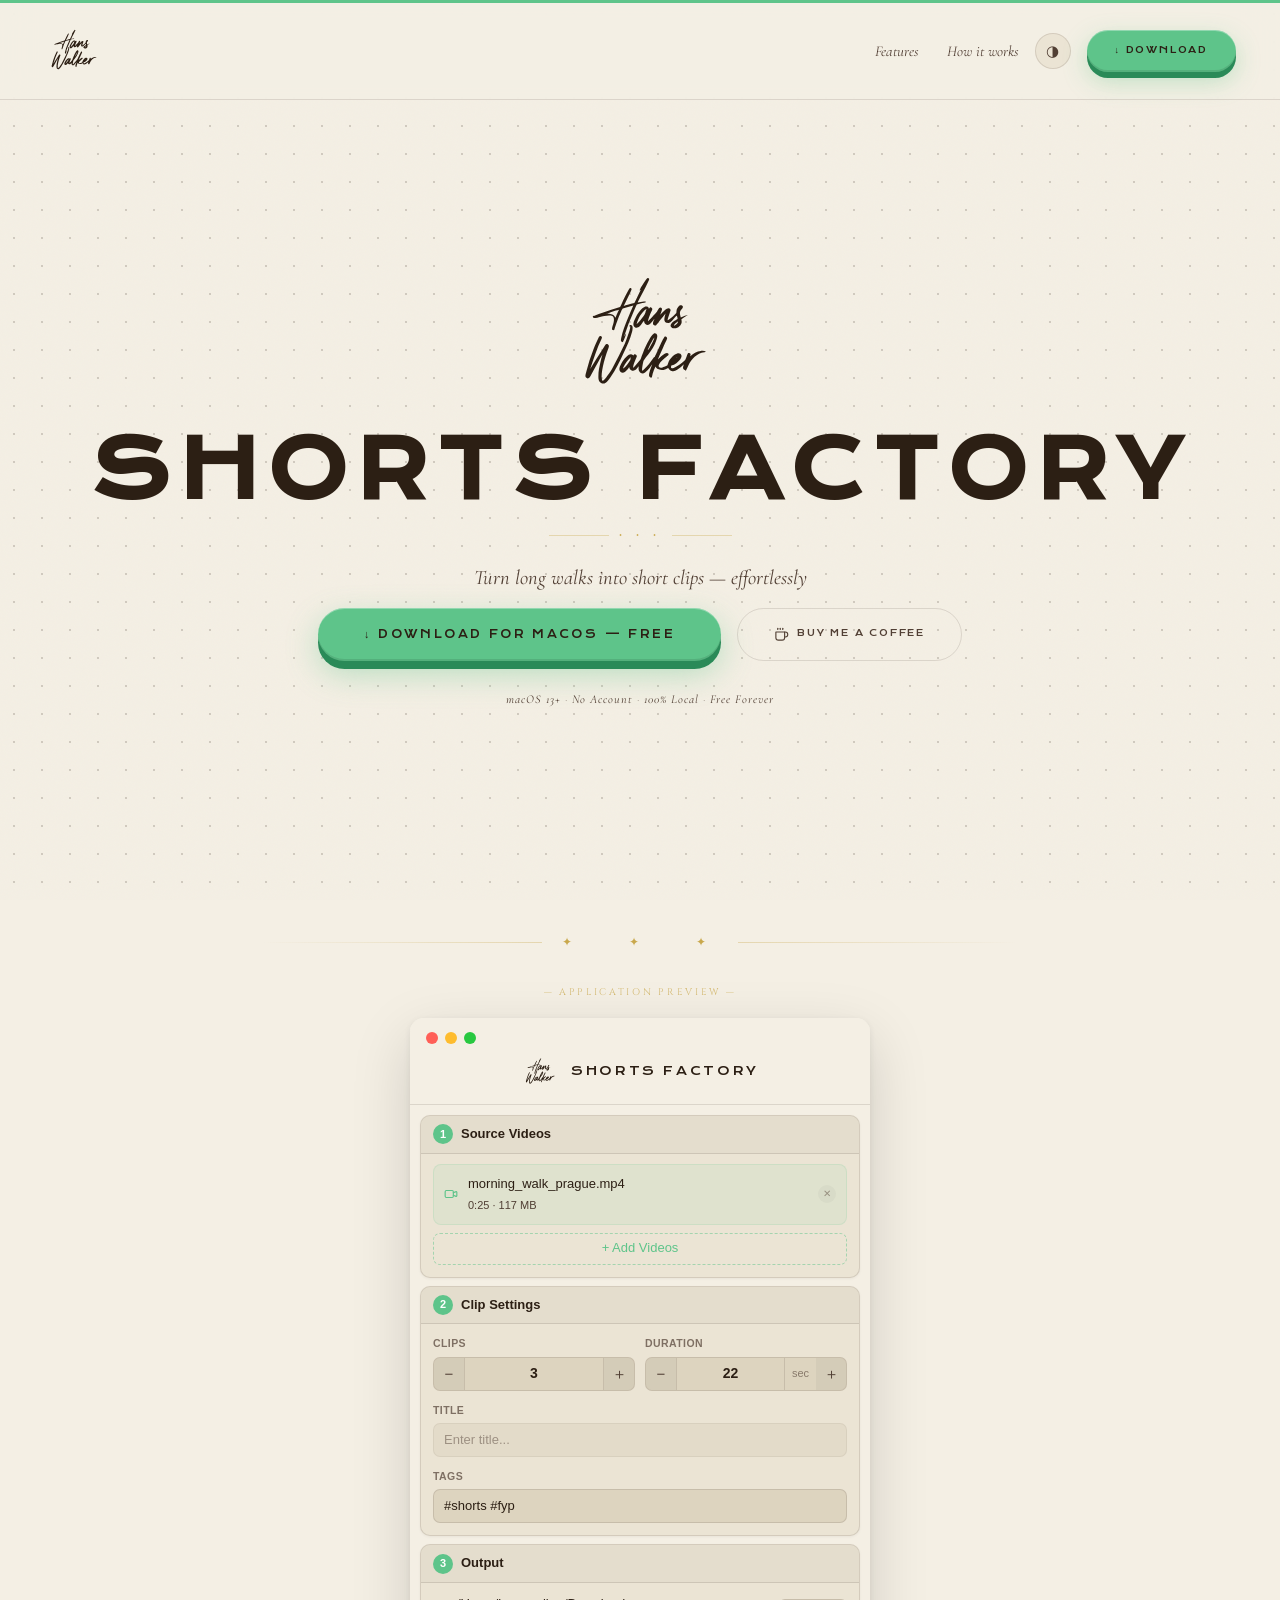
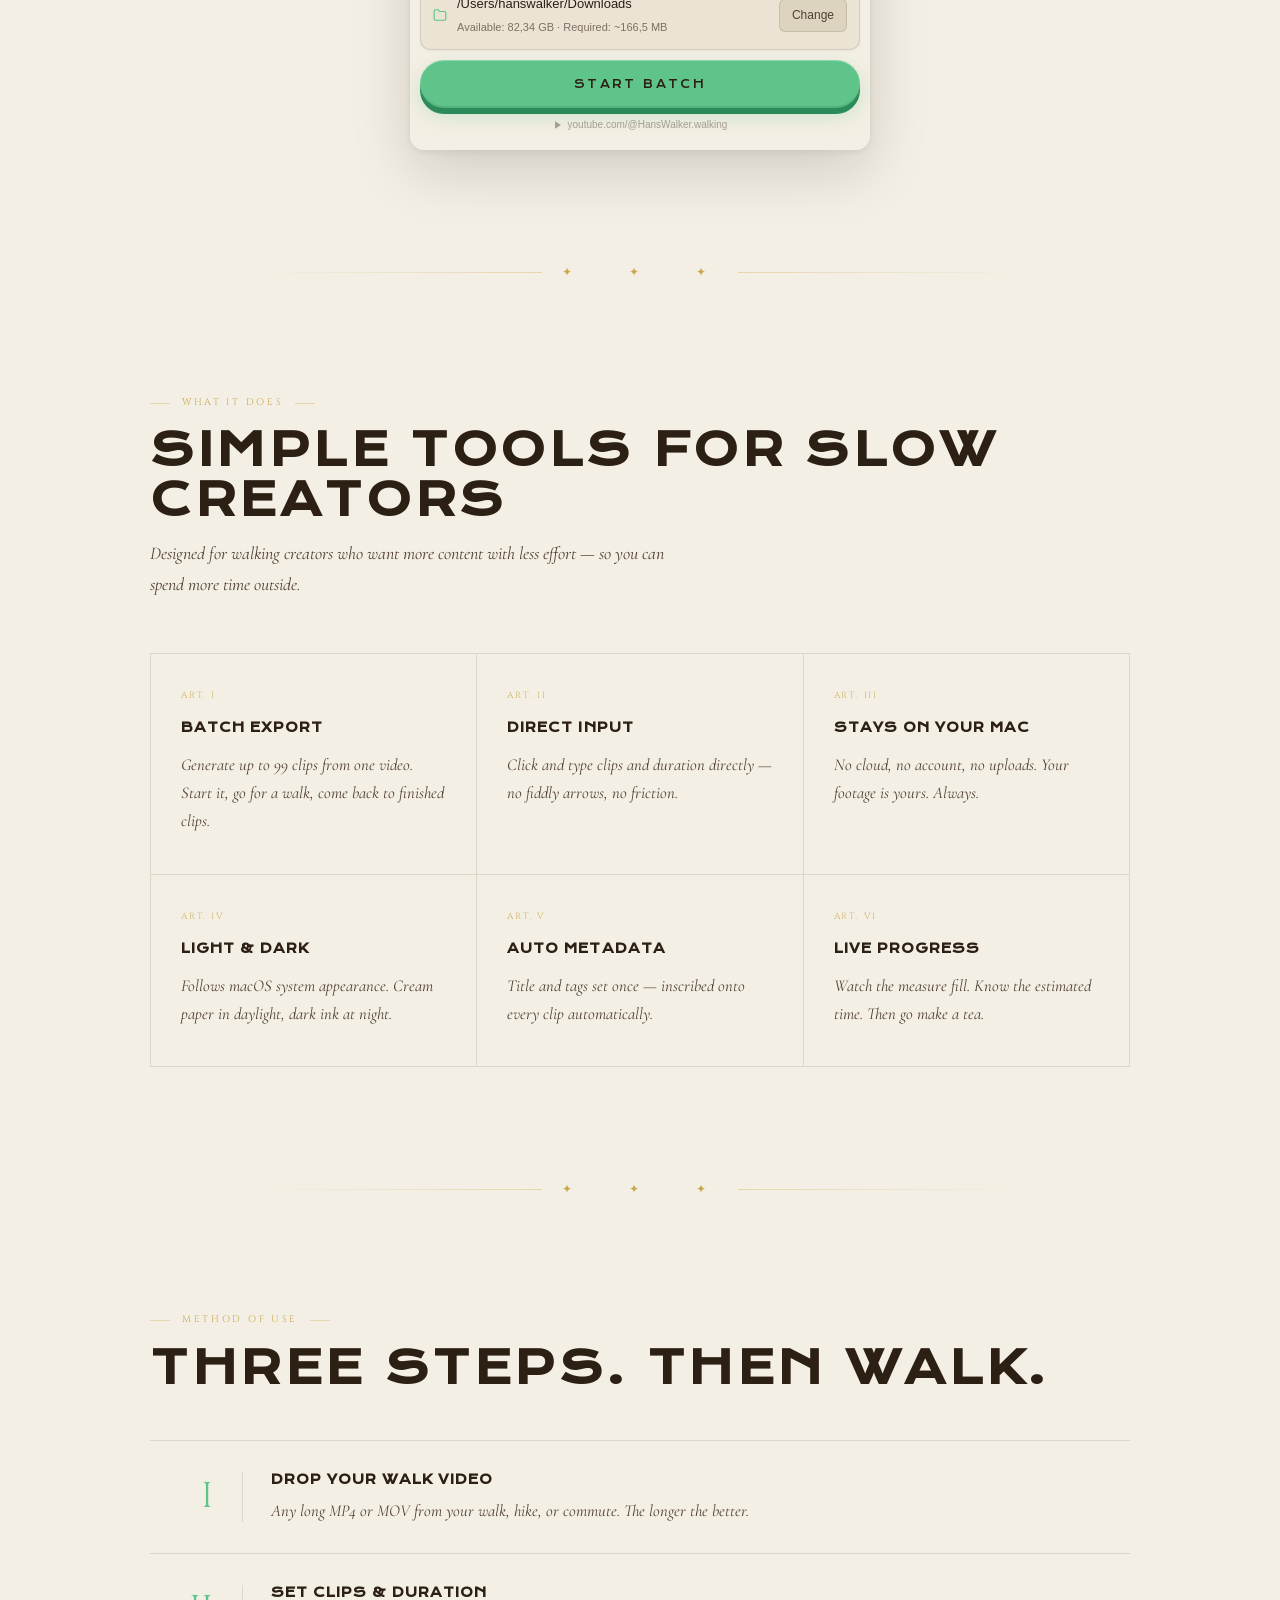
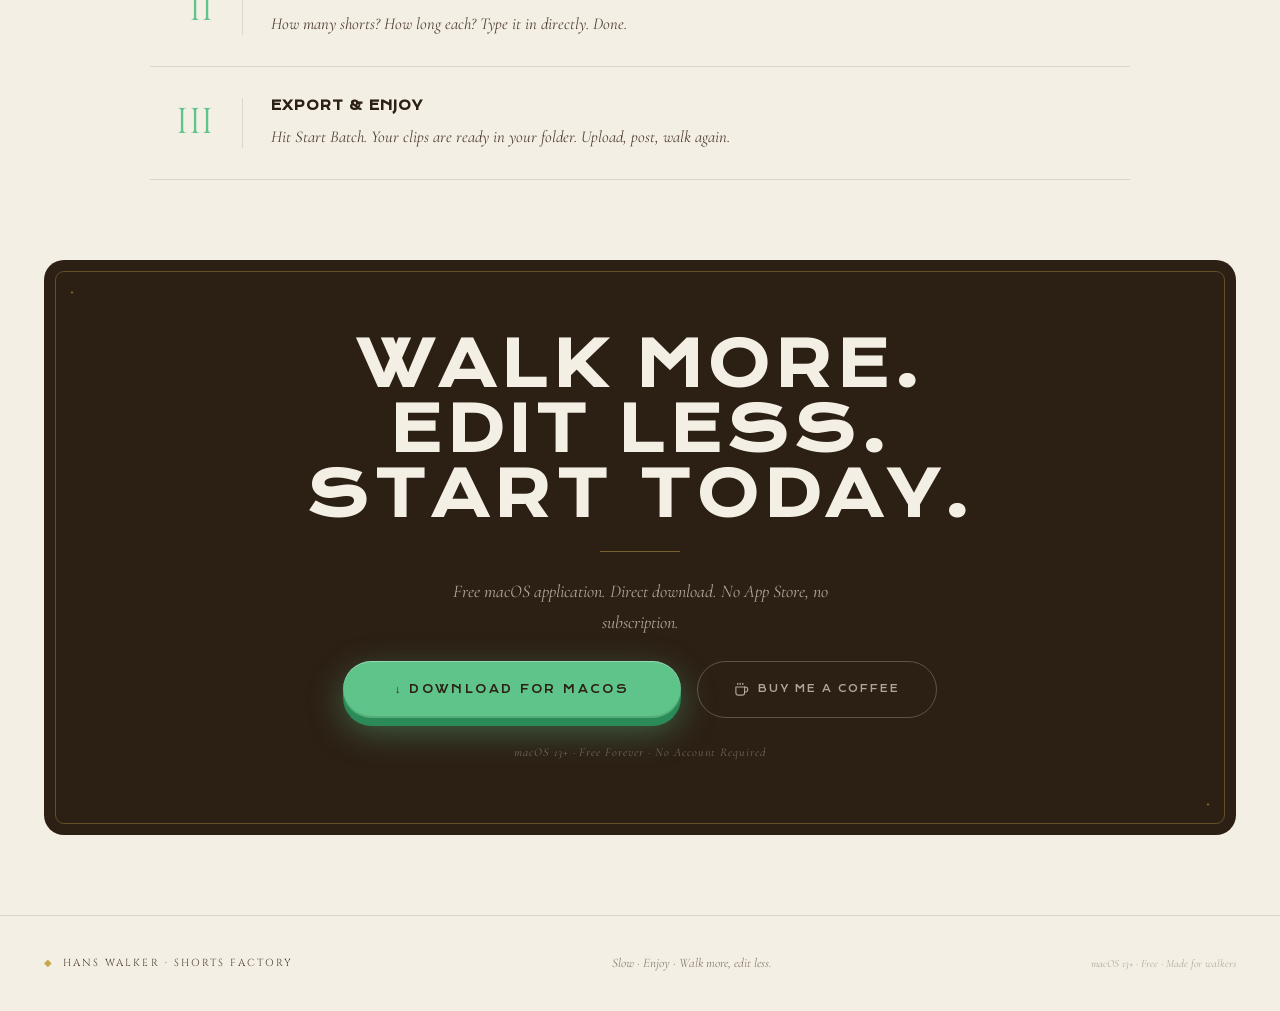
==== website/index.html @ 9173304c "Fix Hans Walker logo SVG in mockup header (restore full path) Made-with: Cursor" ====
<!DOCTYPE html>
<html lang="en" data-theme="light">
<head>
<meta charset="UTF-8">
<meta name="viewport" content="width=device-width, initial-scale=1.0">
<title>Hans Walker · Shorts Factory</title>
<link rel="preconnect" href="https://fonts.googleapis.com">
<link href="https://fonts.googleapis.com/css2?family=Krona+One&family=Cormorant+Garamond:ital,wght@0,400;0,600;1,400;1,600&family=Cinzel:wght@400;600;700&family=IM+Fell+English:ital@0;1&display=swap" rel="stylesheet">
<link rel="stylesheet" href="assets/css/style.css">
</head>
<body>

<!-- ═══ NAV ═══ -->
<nav>
  <a href="#" class="nav-logo layer" aria-label="Hans Walker">
    <svg width="800" height="800" viewBox="0 0 800 800" fill="none" xmlns="http://www.w3.org/2000/svg"><path d="M347.908 347.028C351.83 347.031 356.722 348.01 358.676 351.766C362.906 359.898 359.847 373.996 357.78 382.339C352.907 402.011 345.494 420.691 338.234 439.539C330.245 459.43 320.331 479.176 311.427 498.523C290.999 542.918 270.134 586.84 241.824 626.891C234.363 637.187 225.845 649.531 215.093 656.469C205.508 662.656 189.164 657.996 183.499 648.262C178.298 639.324 178.075 629.559 178.073 619.492C177.708 594.273 183.645 570.145 188.827 545.727C191.991 530.824 195.452 519.199 199.711 504.66C191.745 517.195 185.02 530.121 177.705 542.988C164.596 565.824 152.162 588.953 139.757 612.184C136.346 618.574 131.597 627.644 124.746 630.941C119.848 633.613 110.609 628.02 109.453 623.156C107.223 613.777 112.337 600.59 114.662 591.535C124.412 553.789 136.382 516.648 150.508 480.312C159.517 456.813 168.041 435.492 179.453 413.043C181.78 408.953 184.621 403.723 190.05 405.738C197.983 408.684 198.553 412.692 195.268 419.406C170.039 470.977 152.679 525.789 134.881 580.273L135.351 579.66C137.457 576.945 139.233 574.055 140.915 571.062C157.493 541.57 176.279 513.379 194.614 484.938L207.226 465.562C210.028 461.207 212.599 456.445 215.88 452.434C217.317 450.68 219.148 449.098 221.394 448.535C224.241 447.816 226.956 448.82 229.329 450.387C233.97 453.441 234.613 457.84 233.789 463.051C233.083 467.516 231.084 471.77 229.495 475.977C226.981 482.633 224.354 489.301 222.14 496.062C210.587 531.336 189.842 602.621 197.095 638.156C197.476 640.023 198.065 642.992 199.669 644.055C211.035 643.836 246.334 588.504 252.809 576.836C276.361 534.406 297.776 489.844 318.828 446.062C325.498 432.195 330.303 416.035 335.589 401.555C341.151 386.322 348.357 370.153 348.196 353.817C346.972 354.897 346.015 356.01 344.504 356.186C343.701 353.762 345.519 352.818 344.656 350.387C344.357 349.544 344.305 349.074 344.653 348.289C345.813 347.264 346.389 347.302 347.908 347.028ZM476.397 390.357C480.53 389.73 483.944 390.191 487.179 393.082C495.913 400.891 491.315 415.641 488.042 425.172C483.042 440.156 476.647 454.637 468.944 468.43C455.034 492.769 435.026 513.156 419.792 536.336C417.175 540.32 408.397 586.891 412.089 590.219C414.972 589.957 418.648 585.836 420.745 583.934C430.409 575.18 440.202 564.934 448.194 554.621C456.925 543.356 464.636 531.234 473.366 519.969C475.202 517.602 477.987 517.949 478.444 517.18C486.39 503.789 524.679 411.805 532.831 408.402C534.3 407.789 535.843 407.926 537.315 408.453C540.085 409.441 542.835 411.844 544.054 414.543C544.854 416.32 544.788 418.676 544.194 420.508C542.292 426.363 539.183 432.137 536.511 437.695C533.522 443.91 530.612 450.16 527.776 456.449C522.671 467.582 518.073 478.793 513.171 489.996C507.257 503.523 500.683 517.461 495.194 531.125C505.105 519.523 520.972 507.012 533.788 498.703C538.917 495.379 548.515 493.809 551.819 500.523C555.952 508.926 546.147 511.938 541.077 516.199C526.343 528.578 507.628 541.711 500.073 559.938C498.374 564.039 499.354 567.594 501.194 571.273C506.862 575.168 513.249 574.355 520.229 572.719C522.965 572.515 545.554 563.648 546.136 561.883C548.058 556.027 552.862 539.727 558.269 532.09C567.679 518.797 581.62 501.32 598.476 498.004C620.737 493.629 628.526 512.352 615.155 528.668C603.261 544.254 586.495 558.543 567.362 562.09C565.835 565.293 564.335 573.168 566.413 576.18C570.226 579.011 584.148 573.426 587.683 571.387C605.675 560.992 626.706 548.039 640.831 532.742C646.253 526.863 650.023 503.969 655.964 497.168C657.53 495.973 660.241 495.996 661.886 496.41C673.268 499.297 669.729 506.828 667.417 514.953C667.675 514.617 667.94 514.281 668.21 513.953C680.62 498.672 704.851 486.82 724.409 484.711C729.531 484.305 748.405 484.414 750.554 489.949C750.214 491.84 744.499 492.293 742.753 492.543C703.065 498.203 674.319 527.684 657.897 562.676C653.839 571.32 649.745 581.184 645.272 589.383C643.491 592.641 631.542 582.996 630.714 580.562C627.206 573.539 632.101 562.309 633.89 555.656C628.44 561.266 623.186 567.453 616.905 572.18C602.472 583.043 587.788 597.824 568.058 591.93C559.569 589.395 554.847 583.312 550.733 575.789C547.14 577.922 536.988 582.402 533.112 583.949C523.362 587.848 509.237 588.105 499.769 583.223C491.874 579.148 485.651 576.375 482.534 567.477C476.558 579.934 471.55 592.828 467.546 606.051C466.292 610.168 464.366 624.945 461.944 626.977C461.265 627.543 460.206 627.828 459.339 627.629C455.714 626.809 450.98 623.242 449.261 620.02C443.565 609.324 461.304 568.824 465.21 556.348C460.741 561.348 457.175 567.469 453.085 572.773C445.73 582.461 438.018 590.574 428.675 598.363C418.73 606.648 406.194 607.746 397.581 596.582C391.272 588.406 391.823 576.34 393.206 566.562C392.507 567.66 391.772 568.738 391.015 569.797C381.961 582.465 367.809 599.074 351.682 586.27C345.567 581.414 343.758 577.523 342.727 570.02C337.773 576.566 333.852 584.18 327.773 589.93C323.393 594.074 314.34 602.175 307.89 601.582C289.157 599.855 287.616 583.293 292.897 568.645C301.529 546.934 312.961 528.457 330.42 512.758C340.884 503.352 353.402 497.531 364.614 509.77C365.787 508.121 367.087 505.766 368.484 504.391C373.768 499.031 385.109 507.73 382.985 514.125C379.188 525.566 373.417 535.93 369.313 547.379C365.75 557.316 364.171 564.578 362.619 574.988C373.788 566.84 394.55 541.469 403.062 529.105C404.812 526.562 409.167 511.703 410.823 507.711C415.296 497.691 418.28 487.086 422.616 477.039C432.155 454.938 443.749 432.465 456.327 411.965C460.331 405.434 469.987 393.524 476.397 390.357ZM350.344 518.191C334.746 533.172 321.474 549.949 312.734 569.883C311.864 571.867 309.58 576.195 309.696 578.352C309.71 578.605 309.806 578.852 309.861 579.105L310.478 578.934C323.683 569.953 339.987 547.281 348.218 533.312C349.326 531.434 348.974 527.238 349.445 524.902C349.871 522.793 351.371 520.609 350.935 518.547L350.344 518.191ZM599 517.809C594.528 521.61 580.259 534.254 579.647 537.297L579.722 537.473V537.472L579.648 537.297C580.301 534.051 596.49 519.884 599.757 517.172L599 517.809ZM476.495 413.211C467.952 422.281 445.53 468.195 440.878 481.066L441.003 481.887C444.534 477.734 447.749 473.328 450.628 468.699C455.628 460.75 477.354 421.539 476.495 413.211ZM440.779 95.7695C448.404 96.3617 450.709 99.9283 447.92 107.061C442.896 119.905 435.885 132.649 429.51 144.877L400.83 200.396C398.162 205.573 389.54 221.679 388.064 226.175C401.752 224.455 420.557 216.795 433.514 223.484C426.502 226.632 419.889 228.033 412.549 229.875L383.09 237.085C377.316 247.544 370.074 265.948 365.198 277.147C346.351 319.722 329.673 363.223 315.228 407.484C320.35 401.586 321.172 396.844 325.112 391.664L325.774 391.734C325.821 391.832 325.88 391.926 325.914 392.027C327.173 395.852 311.611 432.914 308.891 438.859C305.931 437.941 299.473 435.527 298.688 432.277C297.399 426.934 299.014 419.641 300.122 414.285C307.444 378.896 320.945 344.761 334.711 311.455C344.163 288.157 354.042 265.034 364.341 242.098C346.044 248.102 326.463 252.147 308.153 258.385C305.007 259.458 298.438 276.654 296.959 280.139C290.126 296.234 282.747 312.64 277.244 329.202C276.5 331.721 275.119 335.061 274.216 337.664C271.829 344.719 269.389 351.756 266.896 358.774C265.431 362.97 264.592 367.579 262.888 371.648C262.434 372.732 261.673 373.838 260.575 374.341C259.184 374.979 256.581 374.204 255.236 373.608C253.639 372.901 252.187 371.758 251.532 370.098C247.479 359.814 267.511 325.868 259.143 306.008C257.69 302.56 255.204 299.957 251.812 298.376C236.942 291.446 201.866 299.726 186.087 303.534C180.278 304.936 158.347 311.17 153.488 309.092C151.421 308.207 149.331 306.3 148.557 304.153C148.117 302.934 148.223 301.762 148.845 300.636C150.406 297.808 157.288 296.782 160.304 295.581C173.407 290.334 186.638 285.412 199.985 280.821C230.997 270.228 262.238 260.387 293.586 250.854C295.762 247.634 297.691 243.119 299.391 239.554C303.002 231.98 306.333 224.229 309.887 216.624C318.677 197.498 328.338 178.785 338.839 160.542C341.583 155.778 343.84 147.515 350.521 149.323C356.883 151.045 355.179 157.218 353.352 161.877C350.361 169.504 346.611 177.183 343.005 184.54L325.567 219.942C321.736 227.566 316.235 237.841 313.147 245.534C319.313 242.612 327.976 241.277 334.565 239.236C346.142 235.651 358.281 233.407 369.889 229.988C371.252 227.907 373.022 223.88 374.181 221.498C377.21 215.279 380.18 209.031 383.087 202.754L403.936 159.311C401.178 160.773 399.572 161.551 397.154 163.48C397.432 162.62 398.197 160.145 398.451 159.413C401.928 149.324 433.912 99.0435 440.779 95.7695ZM614.78 241.937C618.429 241.669 622.624 242.032 625.542 244.227C633.237 249.706 626.589 257.554 622.038 262.727C607.554 279.181 614.034 288.395 617.519 306.87C619.44 306.26 621.866 305.162 623.792 304.374C634.323 300.06 644.257 296.49 655.339 293.83C644.202 301.65 631.343 308.043 620.929 315.358C621.319 320.46 622.679 325.896 622.401 330.888C621.382 349.269 600.878 365.968 582.687 364.199C574.468 364.302 561.218 357.633 563.3 347.494C566.483 332.002 588.308 322.313 600.206 314.464C601.905 313.34 597.526 298.833 595.608 297.571C591.752 298.51 567.308 330.073 560.624 333.653C557.878 335.127 555.358 336.085 552.058 336.147C517.788 336.801 532.542 303.297 536.272 285.804C526.737 297.925 516.444 309.688 506.835 321.831C501.28 328.853 491.522 344.458 484.843 348.8C481.644 349.053 478.749 348.894 475.694 347.792C462.121 342.895 473.811 322.08 477.616 312.972C464.925 325.744 449.229 358.1 428.569 341.331C422.851 336.69 422.335 331.094 421.796 324.363C417.464 328.852 410.343 339.13 405.554 344.851C401.714 349.731 395.519 356.494 389.801 359.089C384.929 361.341 379.343 361.477 374.367 359.466C360.505 353.749 364.618 334.09 369.502 323.154C381.127 297.127 397.202 263.604 423.792 250.26C428.397 247.948 435.636 247.743 440.362 249.773C444.991 251.901 446.065 255.385 447.636 259.72C452.124 252.985 456.402 247.515 463.979 257.179C467.019 261.056 465.253 265.753 463.382 269.708C460.538 275.72 457.39 282.44 454.757 288.636C453.104 292.702 441.21 324.579 442.78 326.417C446.78 325.328 483.272 283.298 489.042 277.364C494.269 271.988 503.827 240.303 516.858 258.922C520.101 263.555 509.804 286.629 507.835 291.989C516.663 282.723 524.675 273.465 534.882 265.392C540.636 261.124 546.183 256.269 553.765 256.933C558.351 257.334 564.339 263.702 563.214 267.991C559.979 280.314 554.304 291.877 551.304 304.433C549.858 310.482 547.839 315.109 546.843 321.637C550.675 320.604 555.136 317.169 558.069 314.456C569.112 304.244 584.644 294.03 593.663 282.101C594.269 278.405 594.577 274.227 594.937 270.425C595.812 261.147 605.796 244.765 614.78 241.937ZM602.011 328.067C597.522 330.3 580.647 344.992 580.956 349.889L581.858 350.021C591.265 346.283 601.55 339.521 602.917 328.489C602.546 328.278 602.394 328.127 602.011 328.067ZM433.628 261.685C407.999 278.794 390.545 311.777 382.188 340.74L382.396 341.354L382.972 341.551C395.436 331.469 409.101 311.485 419.269 298.77C424.3 292.482 429.433 281.631 430.351 273.84C430.827 270.616 434.147 266.564 434.062 262.154L433.628 261.685ZM288.261 264.676C282.787 265.753 276.451 268.311 270.981 269.947C254.794 274.792 239.797 279.776 224.11 286.005C222.763 286.284 222.261 286.275 221.186 287.152L221.514 287.582C222.97 287.763 223.637 287.537 225.058 287.253C233.307 287.275 239.218 287.154 247.286 289.336C259.888 292.744 263.176 297.024 269.326 307.514C274.275 296.893 277.872 285.365 283.278 274.854C285.066 271.378 286.093 268.193 288.261 264.676Z" fill="currentColor"/></svg>
  </a>
  <div class="nav-right">
    <div class="nav-links">
      <a href="#features">Features</a>
      <a href="#how">How it works</a>
    </div>
    <button class="theme-btn" id="themeBtn" title="Switch theme">◑</button>
    <a href="#download" class="btn-primary">↓ Download</a>
  </div>
</nav>


<!-- ═══ HERO ═══ -->
<section class="hero">

  <div class="hero-logo layer">
    <svg width="800" height="800" viewBox="0 0 800 800" fill="none" xmlns="http://www.w3.org/2000/svg"><path d="M347.908 347.028C351.83 347.031 356.722 348.01 358.676 351.766C362.906 359.898 359.847 373.996 357.78 382.339C352.907 402.011 345.494 420.691 338.234 439.539C330.245 459.43 320.331 479.176 311.427 498.523C290.999 542.918 270.134 586.84 241.824 626.891C234.363 637.187 225.845 649.531 215.093 656.469C205.508 662.656 189.164 657.996 183.499 648.262C178.298 639.324 178.075 629.559 178.073 619.492C177.708 594.273 183.645 570.145 188.827 545.727C191.991 530.824 195.452 519.199 199.711 504.66C191.745 517.195 185.02 530.121 177.705 542.988C164.596 565.824 152.162 588.953 139.757 612.184C136.346 618.574 131.597 627.644 124.746 630.941C119.848 633.613 110.609 628.02 109.453 623.156C107.223 613.777 112.337 600.59 114.662 591.535C124.412 553.789 136.382 516.648 150.508 480.312C159.517 456.813 168.041 435.492 179.453 413.043C181.78 408.953 184.621 403.723 190.05 405.738C197.983 408.684 198.553 412.692 195.268 419.406C170.039 470.977 152.679 525.789 134.881 580.273L135.351 579.66C137.457 576.945 139.233 574.055 140.915 571.062C157.493 541.57 176.279 513.379 194.614 484.938L207.226 465.562C210.028 461.207 212.599 456.445 215.88 452.434C217.317 450.68 219.148 449.098 221.394 448.535C224.241 447.816 226.956 448.82 229.329 450.387C233.97 453.441 234.613 457.84 233.789 463.051C233.083 467.516 231.084 471.77 229.495 475.977C226.981 482.633 224.354 489.301 222.14 496.062C210.587 531.336 189.842 602.621 197.095 638.156C197.476 640.023 198.065 642.992 199.669 644.055C211.035 643.836 246.334 588.504 252.809 576.836C276.361 534.406 297.776 489.844 318.828 446.062C325.498 432.195 330.303 416.035 335.589 401.555C341.151 386.322 348.357 370.153 348.196 353.817C346.972 354.897 346.015 356.01 344.504 356.186C343.701 353.762 345.519 352.818 344.656 350.387C344.357 349.544 344.305 349.074 344.653 348.289C345.813 347.264 346.389 347.302 347.908 347.028ZM476.397 390.357C480.53 389.73 483.944 390.191 487.179 393.082C495.913 400.891 491.315 415.641 488.042 425.172C483.042 440.156 476.647 454.637 468.944 468.43C455.034 492.769 435.026 513.156 419.792 536.336C417.175 540.32 408.397 586.891 412.089 590.219C414.972 589.957 418.648 585.836 420.745 583.934C430.409 575.18 440.202 564.934 448.194 554.621C456.925 543.356 464.636 531.234 473.366 519.969C475.202 517.602 477.987 517.949 478.444 517.18C486.39 503.789 524.679 411.805 532.831 408.402C534.3 407.789 535.843 407.926 537.315 408.453C540.085 409.441 542.835 411.844 544.054 414.543C544.854 416.32 544.788 418.676 544.194 420.508C542.292 426.363 539.183 432.137 536.511 437.695C533.522 443.91 530.612 450.16 527.776 456.449C522.671 467.582 518.073 478.793 513.171 489.996C507.257 503.523 500.683 517.461 495.194 531.125C505.105 519.523 520.972 507.012 533.788 498.703C538.917 495.379 548.515 493.809 551.819 500.523C555.952 508.926 546.147 511.938 541.077 516.199C526.343 528.578 507.628 541.711 500.073 559.938C498.374 564.039 499.354 567.594 501.194 571.273C506.862 575.168 513.249 574.355 520.229 572.719C522.965 572.515 545.554 563.648 546.136 561.883C548.058 556.027 552.862 539.727 558.269 532.09C567.679 518.797 581.62 501.32 598.476 498.004C620.737 493.629 628.526 512.352 615.155 528.668C603.261 544.254 586.495 558.543 567.362 562.09C565.835 565.293 564.335 573.168 566.413 576.18C570.226 579.011 584.148 573.426 587.683 571.387C605.675 560.992 626.706 548.039 640.831 532.742C646.253 526.863 650.023 503.969 655.964 497.168C657.53 495.973 660.241 495.996 661.886 496.41C673.268 499.297 669.729 506.828 667.417 514.953C667.675 514.617 667.94 514.281 668.21 513.953C680.62 498.672 704.851 486.82 724.409 484.711C729.531 484.305 748.405 484.414 750.554 489.949C750.214 491.84 744.499 492.293 742.753 492.543C703.065 498.203 674.319 527.684 657.897 562.676C653.839 571.32 649.745 581.184 645.272 589.383C643.491 592.641 631.542 582.996 630.714 580.562C627.206 573.539 632.101 562.309 633.89 555.656C628.44 561.266 623.186 567.453 616.905 572.18C602.472 583.043 587.788 597.824 568.058 591.93C559.569 589.395 554.847 583.312 550.733 575.789C547.14 577.922 536.988 582.402 533.112 583.949C523.362 587.848 509.237 588.105 499.769 583.223C491.874 579.148 485.651 576.375 482.534 567.477C476.558 579.934 471.55 592.828 467.546 606.051C466.292 610.168 464.366 624.945 461.944 626.977C461.265 627.543 460.206 627.828 459.339 627.629C455.714 626.809 450.98 623.242 449.261 620.02C443.565 609.324 461.304 568.824 465.21 556.348C460.741 561.348 457.175 567.469 453.085 572.773C445.73 582.461 438.018 590.574 428.675 598.363C418.73 606.648 406.194 607.746 397.581 596.582C391.272 588.406 391.823 576.34 393.206 566.562C392.507 567.66 391.772 568.738 391.015 569.797C381.961 582.465 367.809 599.074 351.682 586.27C345.567 581.414 343.758 577.523 342.727 570.02C337.773 576.566 333.852 584.18 327.773 589.93C323.393 594.074 314.34 602.175 307.89 601.582C289.157 599.855 287.616 583.293 292.897 568.645C301.529 546.934 312.961 528.457 330.42 512.758C340.884 503.352 353.402 497.531 364.614 509.77C365.787 508.121 367.087 505.766 368.484 504.391C373.768 499.031 385.109 507.73 382.985 514.125C379.188 525.566 373.417 535.93 369.313 547.379C365.75 557.316 364.171 564.578 362.619 574.988C373.788 566.84 394.55 541.469 403.062 529.105C404.812 526.562 409.167 511.703 410.823 507.711C415.296 497.691 418.28 487.086 422.616 477.039C432.155 454.938 443.749 432.465 456.327 411.965C460.331 405.434 469.987 393.524 476.397 390.357ZM350.344 518.191C334.746 533.172 321.474 549.949 312.734 569.883C311.864 571.867 309.58 576.195 309.696 578.352C309.71 578.605 309.806 578.852 309.861 579.105L310.478 578.934C323.683 569.953 339.987 547.281 348.218 533.312C349.326 531.434 348.974 527.238 349.445 524.902C349.871 522.793 351.371 520.609 350.935 518.547L350.344 518.191ZM599 517.809C594.528 521.61 580.259 534.254 579.647 537.297L579.722 537.473V537.472L579.648 537.297C580.301 534.051 596.49 519.884 599.757 517.172L599 517.809ZM476.495 413.211C467.952 422.281 445.53 468.195 440.878 481.066L441.003 481.887C444.534 477.734 447.749 473.328 450.628 468.699C455.628 460.75 477.354 421.539 476.495 413.211ZM440.779 95.7695C448.404 96.3617 450.709 99.9283 447.92 107.061C442.896 119.905 435.885 132.649 429.51 144.877L400.83 200.396C398.162 205.573 389.54 221.679 388.064 226.175C401.752 224.455 420.557 216.795 433.514 223.484C426.502 226.632 419.889 228.033 412.549 229.875L383.09 237.085C377.316 247.544 370.074 265.948 365.198 277.147C346.351 319.722 329.673 363.223 315.228 407.484C320.35 401.586 321.172 396.844 325.112 391.664L325.774 391.734C325.821 391.832 325.88 391.926 325.914 392.027C327.173 395.852 311.611 432.914 308.891 438.859C305.931 437.941 299.473 435.527 298.688 432.277C297.399 426.934 299.014 419.641 300.122 414.285C307.444 378.896 320.945 344.761 334.711 311.455C344.163 288.157 354.042 265.034 364.341 242.098C346.044 248.102 326.463 252.147 308.153 258.385C305.007 259.458 298.438 276.654 296.959 280.139C290.126 296.234 282.747 312.64 277.244 329.202C276.5 331.721 275.119 335.061 274.216 337.664C271.829 344.719 269.389 351.756 266.896 358.774C265.431 362.97 264.592 367.579 262.888 371.648C262.434 372.732 261.673 373.838 260.575 374.341C259.184 374.979 256.581 374.204 255.236 373.608C253.639 372.901 252.187 371.758 251.532 370.098C247.479 359.814 267.511 325.868 259.143 306.008C257.69 302.56 255.204 299.957 251.812 298.376C236.942 291.446 201.866 299.726 186.087 303.534C180.278 304.936 158.347 311.17 153.488 309.092C151.421 308.207 149.331 306.3 148.557 304.153C148.117 302.934 148.223 301.762 148.845 300.636C150.406 297.808 157.288 296.782 160.304 295.581C173.407 290.334 186.638 285.412 199.985 280.821C230.997 270.228 262.238 260.387 293.586 250.854C295.762 247.634 297.691 243.119 299.391 239.554C303.002 231.98 306.333 224.229 309.887 216.624C318.677 197.498 328.338 178.785 338.839 160.542C341.583 155.778 343.84 147.515 350.521 149.323C356.883 151.045 355.179 157.218 353.352 161.877C350.361 169.504 346.611 177.183 343.005 184.54L325.567 219.942C321.736 227.566 316.235 237.841 313.147 245.534C319.313 242.612 327.976 241.277 334.565 239.236C346.142 235.651 358.281 233.407 369.889 229.988C371.252 227.907 373.022 223.88 374.181 221.498C377.21 215.279 380.18 209.031 383.087 202.754L403.936 159.311C401.178 160.773 399.572 161.551 397.154 163.48C397.432 162.62 398.197 160.145 398.451 159.413C401.928 149.324 433.912 99.0435 440.779 95.7695ZM614.78 241.937C618.429 241.669 622.624 242.032 625.542 244.227C633.237 249.706 626.589 257.554 622.038 262.727C607.554 279.181 614.034 288.395 617.519 306.87C619.44 306.26 621.866 305.162 623.792 304.374C634.323 300.06 644.257 296.49 655.339 293.83C644.202 301.65 631.343 308.043 620.929 315.358C621.319 320.46 622.679 325.896 622.401 330.888C621.382 349.269 600.878 365.968 582.687 364.199C574.468 364.302 561.218 357.633 563.3 347.494C566.483 332.002 588.308 322.313 600.206 314.464C601.905 313.34 597.526 298.833 595.608 297.571C591.752 298.51 567.308 330.073 560.624 333.653C557.878 335.127 555.358 336.085 552.058 336.147C517.788 336.801 532.542 303.297 536.272 285.804C526.737 297.925 516.444 309.688 506.835 321.831C501.28 328.853 491.522 344.458 484.843 348.8C481.644 349.053 478.749 348.894 475.694 347.792C462.121 342.895 473.811 322.08 477.616 312.972C464.925 325.744 449.229 358.1 428.569 341.331C422.851 336.69 422.335 331.094 421.796 324.363C417.464 328.852 410.343 339.13 405.554 344.851C401.714 349.731 395.519 356.494 389.801 359.089C384.929 361.341 379.343 361.477 374.367 359.466C360.505 353.749 364.618 334.09 369.502 323.154C381.127 297.127 397.202 263.604 423.792 250.26C428.397 247.948 435.636 247.743 440.362 249.773C444.991 251.901 446.065 255.385 447.636 259.72C452.124 252.985 456.402 247.515 463.979 257.179C467.019 261.056 465.253 265.753 463.382 269.708C460.538 275.72 457.39 282.44 454.757 288.636C453.104 292.702 441.21 324.579 442.78 326.417C446.78 325.328 483.272 283.298 489.042 277.364C494.269 271.988 503.827 240.303 516.858 258.922C520.101 263.555 509.804 286.629 507.835 291.989C516.663 282.723 524.675 273.465 534.882 265.392C540.636 261.124 546.183 256.269 553.765 256.933C558.351 257.334 564.339 263.702 563.214 267.991C559.979 280.314 554.304 291.877 551.304 304.433C549.858 310.482 547.839 315.109 546.843 321.637C550.675 320.604 555.136 317.169 558.069 314.456C569.112 304.244 584.644 294.03 593.663 282.101C594.269 278.405 594.577 274.227 594.937 270.425C595.812 261.147 605.796 244.765 614.78 241.937ZM602.011 328.067C597.522 330.3 580.647 344.992 580.956 349.889L581.858 350.021C591.265 346.283 601.55 339.521 602.917 328.489C602.546 328.278 602.394 328.127 602.011 328.067ZM433.628 261.685C407.999 278.794 390.545 311.777 382.188 340.74L382.396 341.354L382.972 341.551C395.436 331.469 409.101 311.485 419.269 298.77C424.3 292.482 429.433 281.631 430.351 273.84C430.827 270.616 434.147 266.564 434.062 262.154L433.628 261.685ZM288.261 264.676C282.787 265.753 276.451 268.311 270.981 269.947C254.794 274.792 239.797 279.776 224.11 286.005C222.763 286.284 222.261 286.275 221.186 287.152L221.514 287.582C222.97 287.763 223.637 287.537 225.058 287.253C233.307 287.275 239.218 287.154 247.286 289.336C259.888 292.744 263.176 297.024 269.326 307.514C274.275 296.893 277.872 285.365 283.278 274.854C285.066 271.378 286.093 268.193 288.261 264.676Z" fill="currentColor"/></svg>
  </div>


  <h1 class="hero-title">Shorts Factory</h1>

  <div class="hero-deco-rule">
    <span></span>
    <i>◆ ◆ ◆</i>
    <span></span>
  </div>

  <p class="hero-sub">Turn long walks into short clips — effortlessly</p>


  <div class="hero-actions">
    <a href="#download" class="btn-primary lg">↓ Download for macOS — Free</a>
    <a href="https://buymeacoffee.com" target="_blank" class="btn-ghost">
      <svg xmlns="http://www.w3.org/2000/svg" width="15" height="15" viewBox="0 0 24 24" fill="none" stroke="currentColor" stroke-width="1.8" stroke-linecap="round" stroke-linejoin="round"><path d="M17 8h1a4 4 0 0 1 0 8h-1"/><path d="M3 8h14v9a4 4 0 0 1-4 4H7a4 4 0 0 1-4-4Z"/><line x1="6" x2="6" y1="2" y2="4"/><line x1="10" x2="10" y1="2" y2="4"/><line x1="14" x2="14" y1="2" y2="4"/></svg>
      Buy me a coffee
    </a>
  </div>

  <p class="hero-meta">
    <span>macOS 13+</span>
    <span>No Account</span>
    <span>100% Local</span>
    <span>Free Forever</span>
  </p>

</section>


<!-- ═══ DIVIDER ═══ -->
<div class="deco-divider layer">
  <div class="deco-divider-line"></div>
  <div class="deco-divider-center">✦ &nbsp; ✦ &nbsp; ✦</div>
  <div class="deco-divider-line rev"></div>
</div>


<!-- ═══ APP MOCKUP ═══ -->
<div class="mockup-section">
  <div class="mockup-label">— Application Preview —</div>
  <div class="app-win">
    <!-- Traffic lights -->
    <div class="aw-dots">
      <div class="aw-dot r"></div>
      <div class="aw-dot y"></div>
      <div class="aw-dot g"></div>
    </div>

    <!-- App Header — logo + title -->
    <div class="aw-header">
      <svg class="aw-logo" viewBox="0 0 800 800" fill="none" xmlns="http://www.w3.org/2000/svg"><path d="M347.908 347.028C351.83 347.031 356.722 348.01 358.676 351.766C362.906 359.898 359.847 373.996 357.78 382.339C352.907 402.011 345.494 420.691 338.234 439.539C330.245 459.43 320.331 479.176 311.427 498.523C290.999 542.918 270.134 586.84 241.824 626.891C234.363 637.187 225.845 649.531 215.093 656.469C205.508 662.656 189.164 657.996 183.499 648.262C178.298 639.324 178.075 629.559 178.073 619.492C177.708 594.273 183.645 570.145 188.827 545.727C191.991 530.824 195.452 519.199 199.711 504.66C191.745 517.195 185.02 530.121 177.705 542.988C164.596 565.824 152.162 588.953 139.757 612.184C136.346 618.574 131.597 627.644 124.746 630.941C119.848 633.613 110.609 628.02 109.453 623.156C107.223 613.777 112.337 600.59 114.662 591.535C124.412 553.789 136.382 516.648 150.508 480.312C159.517 456.813 168.041 435.492 179.453 413.043C181.78 408.953 184.621 403.723 190.05 405.738C197.983 408.684 198.553 412.692 195.268 419.406C170.039 470.977 152.679 525.789 134.881 580.273L135.351 579.66C137.457 576.945 139.233 574.055 140.915 571.062C157.493 541.57 176.279 513.379 194.614 484.938L207.226 465.562C210.028 461.207 212.599 456.445 215.88 452.434C217.317 450.68 219.148 449.098 221.394 448.535C224.241 447.816 226.956 448.82 229.329 450.387C233.97 453.441 234.613 457.84 233.789 463.051C233.083 467.516 231.084 471.77 229.495 475.977C226.981 482.633 224.354 489.301 222.14 496.062C210.587 531.336 189.842 602.621 197.095 638.156C197.476 640.023 198.065 642.992 199.669 644.055C211.035 643.836 246.334 588.504 252.809 576.836C276.361 534.406 297.776 489.844 318.828 446.062C325.498 432.195 330.303 416.035 335.589 401.555C341.151 386.322 348.357 370.153 348.196 353.817C346.972 354.897 346.015 356.01 344.504 356.186C343.701 353.762 345.519 352.818 344.656 350.387C344.357 349.544 344.305 349.074 344.653 348.289C345.813 347.264 346.389 347.302 347.908 347.028ZM476.397 390.357C480.53 389.73 483.944 390.191 487.179 393.082C495.913 400.891 491.315 415.641 488.042 425.172C483.042 440.156 476.647 454.637 468.944 468.43C455.034 492.769 435.026 513.156 419.792 536.336C417.175 540.32 408.397 586.891 412.089 590.219C414.972 589.957 418.648 585.836 420.745 583.934C430.409 575.18 440.202 564.934 448.194 554.621C456.925 543.356 464.636 531.234 473.366 519.969C475.202 517.602 477.987 517.949 478.444 517.18C486.39 503.789 524.679 411.805 532.831 408.402C534.3 407.789 535.843 407.926 537.315 408.453C540.085 409.441 542.835 411.844 544.054 414.543C544.854 416.32 544.788 418.676 544.194 420.508C542.292 426.363 539.183 432.137 536.511 437.695C533.522 443.91 530.612 450.16 527.776 456.449C522.671 467.582 518.073 478.793 513.171 489.996C507.257 503.523 500.683 517.461 495.194 531.125C505.105 519.523 520.972 507.012 533.788 498.703C538.917 495.379 548.515 493.809 551.819 500.523C555.952 508.926 546.147 511.938 541.077 516.199C526.343 528.578 507.628 541.711 500.073 559.938C498.374 564.039 499.354 567.594 501.194 571.273C506.862 575.168 513.249 574.355 520.229 572.719C522.965 572.515 545.554 563.648 546.136 561.883C548.058 556.027 552.862 539.727 558.269 532.09C567.679 518.797 581.62 501.32 598.476 498.004C620.737 493.629 628.526 512.352 615.155 528.668C603.261 544.254 586.495 558.543 567.362 562.09C565.835 565.293 564.335 573.168 566.413 576.18C570.226 579.011 584.148 573.426 587.683 571.387C605.675 560.992 626.706 548.039 640.831 532.742C646.253 526.863 650.023 503.969 655.964 497.168C657.53 495.973 660.241 495.996 661.886 496.41C673.268 499.297 669.729 506.828 667.417 514.953C667.675 514.617 667.94 514.281 668.21 513.953C680.62 498.672 704.851 486.82 724.409 484.711C729.531 484.305 748.405 484.414 750.554 489.949C750.214 491.84 744.499 492.293 742.753 492.543C703.065 498.203 674.319 527.684 657.897 562.676C653.839 571.32 649.745 581.184 645.272 589.383C643.491 592.641 631.542 582.996 630.714 580.562C627.206 573.539 632.101 562.309 633.89 555.656C628.44 561.266 623.186 567.453 616.905 572.18C602.472 583.043 587.788 597.824 568.058 591.93C559.569 589.395 554.847 583.312 550.733 575.789C547.14 577.922 536.988 582.402 533.112 583.949C523.362 587.848 509.237 588.105 499.769 583.223C491.874 579.148 485.651 576.375 482.534 567.477C476.558 579.934 471.55 592.828 467.546 606.051C466.292 610.168 464.366 624.945 461.944 626.977C461.265 627.543 460.206 627.828 459.339 627.629C455.714 626.809 450.98 623.242 449.261 620.02C443.565 609.324 461.304 568.824 465.21 556.348C460.741 561.348 457.175 567.469 453.085 572.773C445.73 582.461 438.018 590.574 428.675 598.363C418.73 606.648 406.194 607.746 397.581 596.582C391.272 588.406 391.823 576.34 393.206 566.562C392.507 567.66 391.772 568.738 391.015 569.797C381.961 582.465 367.809 599.074 351.682 586.27C345.567 581.414 343.758 577.523 342.727 570.02C337.773 576.566 333.852 584.18 327.773 589.93C323.393 594.074 314.34 602.175 307.89 601.582C289.157 599.855 287.616 583.293 292.897 568.645C301.529 546.934 312.961 528.457 330.42 512.758C340.884 503.352 353.402 497.531 364.614 509.77C365.787 508.121 367.087 505.766 368.484 504.391C373.768 499.031 385.109 507.73 382.985 514.125C379.188 525.566 373.417 535.93 369.313 547.379C365.75 557.316 364.171 564.578 362.619 574.988C373.788 566.84 394.55 541.469 403.062 529.105C404.812 526.562 409.167 511.703 410.823 507.711C415.296 497.691 418.28 487.086 422.616 477.039C432.155 454.938 443.749 432.465 456.327 411.965C460.331 405.434 469.987 393.524 476.397 390.357ZM350.344 518.191C334.746 533.172 321.474 549.949 312.734 569.883C311.864 571.867 309.58 576.195 309.696 578.352C309.71 578.605 309.806 578.852 309.861 579.105L310.478 578.934C323.683 569.953 339.987 547.281 348.218 533.312C349.326 531.434 348.974 527.238 349.445 524.902C349.871 522.793 351.371 520.609 350.935 518.547L350.344 518.191ZM599 517.809C594.528 521.61 580.259 534.254 579.647 537.297L579.722 537.473V537.472L579.648 537.297C580.301 534.051 596.49 519.884 599.757 517.172L599 517.809ZM476.495 413.211C467.952 422.281 445.53 468.195 440.878 481.066L441.003 481.887C444.534 477.734 447.749 473.328 450.628 468.699C455.628 460.75 477.354 421.539 476.495 413.211ZM440.779 95.7695C448.404 96.3617 450.709 99.9283 447.92 107.061C442.896 119.905 435.885 132.649 429.51 144.877L400.83 200.396C398.162 205.573 389.54 221.679 388.064 226.175C401.752 224.455 420.557 216.795 433.514 223.484C426.502 226.632 419.889 228.033 412.549 229.875L383.09 237.085C377.316 247.544 370.074 265.948 365.198 277.147C346.351 319.722 329.673 363.223 315.228 407.484C320.35 401.586 321.172 396.844 325.112 391.664L325.774 391.734C325.821 391.832 325.88 391.926 325.914 392.027C327.173 395.852 311.611 432.914 308.891 438.859C305.931 437.941 299.473 435.527 298.688 432.277C297.399 426.934 299.014 419.641 300.122 414.285C307.444 378.896 320.945 344.761 334.711 311.455C344.163 288.157 354.042 265.034 364.341 242.098C346.044 248.102 326.463 252.147 308.153 258.385C305.007 259.458 298.438 276.654 296.959 280.139C290.126 296.234 282.747 312.64 277.244 329.202C276.5 331.721 275.119 335.061 274.216 337.664C271.829 344.719 269.389 351.756 266.896 358.774C265.431 362.97 264.592 367.579 262.888 371.648C262.434 372.732 261.673 373.838 260.575 374.341C259.184 374.979 256.581 374.204 255.236 373.608C253.639 372.901 252.187 371.758 251.532 370.098C247.479 359.814 267.511 325.868 259.143 306.008C257.69 302.56 255.204 299.957 251.812 298.376C236.942 291.446 201.866 299.726 186.087 303.534C180.278 304.936 158.347 311.17 153.488 309.092C151.421 308.207 149.331 306.3 148.557 304.153C148.117 302.934 148.223 301.762 148.845 300.636C150.406 297.808 157.288 296.782 160.304 295.581C173.407 290.334 186.638 285.412 199.985 280.821C230.997 270.228 262.238 260.387 293.586 250.854C295.762 247.634 297.691 243.119 299.391 239.554C303.002 231.98 306.333 224.229 309.887 216.624C318.677 197.498 328.338 178.785 338.839 160.542C341.583 155.778 343.84 147.515 350.521 149.323C356.883 151.045 355.179 157.218 353.352 161.877C350.361 169.504 346.611 177.183 343.005 184.54L325.567 219.942C321.736 227.566 316.235 237.841 313.147 245.534C319.313 242.612 327.976 241.277 334.565 239.236C346.142 235.651 358.281 233.407 369.889 229.988C371.252 227.907 373.022 223.88 374.181 221.498C377.21 215.279 380.18 209.031 383.087 202.754L403.936 159.311C401.178 160.773 399.572 161.551 397.154 163.48C397.432 162.62 398.197 160.145 398.451 159.413C401.928 149.324 433.912 99.0435 440.779 95.7695ZM614.78 241.937C618.429 241.669 622.624 242.032 625.542 244.227C633.237 249.706 626.589 257.554 622.038 262.727C607.554 279.181 614.034 288.395 617.519 306.87C619.44 306.26 621.866 305.162 623.792 304.374C634.323 300.06 644.257 296.49 655.339 293.83C644.202 301.65 631.343 308.043 620.929 315.358C621.319 320.46 622.679 325.896 622.401 330.888C621.382 349.269 600.878 365.968 582.687 364.199C574.468 364.302 561.218 357.633 563.3 347.494C566.483 332.002 588.308 322.313 600.206 314.464C601.905 313.34 597.526 298.833 595.608 297.571C591.752 298.51 567.308 330.073 560.624 333.653C557.878 335.127 555.358 336.085 552.058 336.147C517.788 336.801 532.542 303.297 536.272 285.804C526.737 297.925 516.444 309.688 506.835 321.831C501.28 328.853 491.522 344.458 484.843 348.8C481.644 349.053 478.749 348.894 475.694 347.792C462.121 342.895 473.811 322.08 477.616 312.972C464.925 325.744 449.229 358.1 428.569 341.331C422.851 336.69 422.335 331.094 421.796 324.363C417.464 328.852 410.343 339.13 405.554 344.851C401.714 349.731 395.519 356.494 389.801 359.089C384.929 361.341 379.343 361.477 374.367 359.466C360.505 353.749 364.618 334.09 369.502 323.154C381.127 297.127 397.202 263.604 423.792 250.26C428.397 247.948 435.636 247.743 440.362 249.773C444.991 251.901 446.065 255.385 447.636 259.72C452.124 252.985 456.402 247.515 463.979 257.179C467.019 261.056 465.253 265.753 463.382 269.708C460.538 275.72 457.39 282.44 454.757 288.636C453.104 292.702 441.21 324.579 442.78 326.417C446.78 325.328 483.272 283.298 489.042 277.364C494.269 271.988 503.827 240.303 516.858 258.922C520.101 263.555 509.804 286.629 507.835 291.989C516.663 282.723 524.675 273.465 534.882 265.392C540.636 261.124 546.183 256.269 553.765 256.933C558.351 257.334 564.339 263.702 563.214 267.991C559.979 280.314 554.304 291.877 551.304 304.433C549.858 310.482 547.839 315.109 546.843 321.637C550.675 320.604 555.136 317.169 558.069 314.456C569.112 304.244 584.644 294.03 593.663 282.101C594.269 278.405 594.577 274.227 594.937 270.425C595.812 261.147 605.796 244.765 614.78 241.937ZM602.011 328.067C597.522 330.3 580.647 344.992 580.956 349.889L581.858 350.021C591.265 346.283 601.55 339.521 602.917 328.489C602.546 328.278 602.394 328.127 602.011 328.067ZM433.628 261.685C407.999 278.794 390.545 311.777 382.188 340.74L382.396 341.354L382.972 341.551C395.436 331.469 409.101 311.485 419.269 298.77C424.3 292.482 429.433 281.631 430.351 273.84C430.827 270.616 434.147 266.564 434.062 262.154L433.628 261.685ZM288.261 264.676C282.787 265.753 276.451 268.311 270.981 269.947C254.794 274.792 239.797 279.776 224.11 286.005C222.763 286.284 222.261 286.275 221.186 287.152L221.514 287.582C222.97 287.763 223.637 287.537 225.058 287.253C233.307 287.275 239.218 287.154 247.286 289.336C259.888 292.744 263.176 297.024 269.326 307.514C274.275 296.893 277.872 285.365 283.278 274.854C285.066 271.378 286.093 268.193 288.261 264.676Z" fill="currentColor"/></svg>
      <span class="aw-app-title">SHORTS FACTORY</span>
    </div>
    <div class="aw-header-border"></div>

    <div class="aw-body">

      <!-- 1 Source Videos -->
      <div class="aw-card">
        <div class="aw-hdr">
          <div class="aw-badge">1</div>
          <div class="aw-htitle">Source Videos</div>
        </div>
        <div class="aw-bdy">
          <div class="aw-vrow">
            <svg xmlns="http://www.w3.org/2000/svg" width="14" height="14" viewBox="0 0 24 24" fill="none" stroke="#5EC48A" stroke-width="2" stroke-linecap="round" stroke-linejoin="round"><rect x="2" y="6" width="14" height="12" rx="2"/><path d="M16 10l4.553-2.069A1 1 0 0 1 22 8.845v6.31a1 1 0 0 1-1.447.894L16 14"/></svg>
            <div class="aw-vinfo">
              <div class="aw-vname">morning_walk_prague.mp4</div>
              <div class="aw-vsub">0:25 · 117 MB</div>
            </div>
            <div class="aw-rm">✕</div>
          </div>
          <div class="aw-add">+ Add Videos</div>
        </div>
      </div>

      <!-- 2 Clip Settings -->
      <div class="aw-card">
        <div class="aw-hdr">
          <div class="aw-badge">2</div>
          <div class="aw-htitle">Clip Settings</div>
        </div>
        <div class="aw-bdy">
          <div class="aw-grid">
            <div>
              <div class="aw-flbl">CLIPS</div>
              <div class="aw-step">
                <div class="aw-sb">−</div>
                <div class="aw-sv">3</div>
                <div class="aw-sb">＋</div>
              </div>
            </div>
            <div>
              <div class="aw-flbl">DURATION</div>
              <div class="aw-step">
                <div class="aw-sb">−</div>
                <div class="aw-sv">22</div>
                <div class="aw-su">sec</div>
                <div class="aw-sb">＋</div>
              </div>
            </div>
            <div class="aw-fw">
              <div class="aw-flbl">TITLE</div>
              <div class="aw-fld aw-fld-placeholder">Enter title...</div>
            </div>
            <div class="aw-fw">
              <div class="aw-flbl">TAGS</div>
              <div class="aw-fld">#shorts #fyp</div>
            </div>
          </div>
        </div>
      </div>

      <!-- 3 Output -->
      <div class="aw-card">
        <div class="aw-hdr">
          <div class="aw-badge">3</div>
          <div class="aw-htitle">Output</div>
        </div>
        <div class="aw-bdy">
          <div class="aw-outrow">
            <svg xmlns="http://www.w3.org/2000/svg" width="14" height="14" viewBox="0 0 24 24" fill="none" stroke="#5EC48A" stroke-width="2" stroke-linecap="round" stroke-linejoin="round"><path d="M22 19a2 2 0 0 1-2 2H4a2 2 0 0 1-2-2V5a2 2 0 0 1 2-2h5l2 3h9a2 2 0 0 1 2 2z"/></svg>
            <div style="flex:1; min-width:0;">
              <div class="aw-outpath">/Users/hanswalker/Downloads</div>
              <div class="aw-outsub">Available: 82,34 GB · Required: ~166,5 MB</div>
            </div>
            <div class="aw-chg">Change</div>
          </div>
        </div>
      </div>

    </div>

    <!-- START BATCH button -->
    <div class="aw-footer">
      <div class="aw-start">
        START BATCH
      </div>
      <div class="aw-foot-link">
        <svg xmlns="http://www.w3.org/2000/svg" width="10" height="10" viewBox="0 0 24 24" fill="currentColor"><polygon points="5 3 19 12 5 21 5 3"/></svg>
        youtube.com/@HansWalker.walking
      </div>
    </div>
  </div>
</div>


<!-- ═══ DIVIDER ═══ -->
<div class="deco-divider layer">
  <div class="deco-divider-line"></div>
  <div class="deco-divider-center">✦ &nbsp; ✦ &nbsp; ✦</div>
  <div class="deco-divider-line rev"></div>
</div>


<!-- ═══ FEATURES ═══ -->
<section class="section layer" id="features">
  <div class="section-inner">
    <div class="reveal">
      <div class="section-eyebrow">What it does</div>
      <h2 class="section-title">Simple tools for slow creators</h2>
      <p class="section-sub">Designed for walking creators who want more content with less effort — so you can spend more time outside.</p>
    </div>
    <div class="feat-grid">
      <div class="feat reveal">
        <span class="feat-num">Art. I</span>
        <h3>Batch Export</h3>
        <p>Generate up to 99 clips from one video. Start it, go for a walk, come back to finished clips.</p>
      </div>
      <div class="feat reveal">
        <span class="feat-num">Art. II</span>
        <h3>Direct Input</h3>
        <p>Click and type clips and duration directly — no fiddly arrows, no friction.</p>
      </div>
      <div class="feat reveal">
        <span class="feat-num">Art. III</span>
        <h3>Stays on your Mac</h3>
        <p>No cloud, no account, no uploads. Your footage is yours. Always.</p>
      </div>
      <div class="feat reveal">
        <span class="feat-num">Art. IV</span>
        <h3>Light &amp; Dark</h3>
        <p>Follows macOS system appearance. Cream paper in daylight, dark ink at night.</p>
      </div>
      <div class="feat reveal">
        <span class="feat-num">Art. V</span>
        <h3>Auto Metadata</h3>
        <p>Title and tags set once — inscribed onto every clip automatically.</p>
      </div>
      <div class="feat reveal">
        <span class="feat-num">Art. VI</span>
        <h3>Live Progress</h3>
        <p>Watch the measure fill. Know the estimated time. Then go make a tea.</p>
      </div>
    </div>
  </div>
</section>


<!-- ═══ DIVIDER ═══ -->
<div class="deco-divider layer">
  <div class="deco-divider-line"></div>
  <div class="deco-divider-center">✦ &nbsp; ✦ &nbsp; ✦</div>
  <div class="deco-divider-line rev"></div>
</div>


<!-- ═══ HOW IT WORKS ═══ -->
<section class="section layer" id="how">
  <div class="section-inner">
    <div class="reveal">
      <div class="section-eyebrow">Method of Use</div>
      <h2 class="section-title">Three steps. Then walk.</h2>
    </div>
    <div class="steps-list">
      <div class="step-row reveal">
        <div class="step-n">I</div>
        <div class="step-vr"></div>
        <div class="step-content">
          <h3>Drop your walk video</h3>
          <p>Any long MP4 or MOV from your walk, hike, or commute. The longer the better.</p>
        </div>
      </div>
      <div class="step-row reveal">
        <div class="step-n">II</div>
        <div class="step-vr"></div>
        <div class="step-content">
          <h3>Set clips &amp; duration</h3>
          <p>How many shorts? How long each? Type it in directly. Done.</p>
        </div>
      </div>
      <div class="step-row reveal">
        <div class="step-n">III</div>
        <div class="step-vr"></div>
        <div class="step-content">
          <h3>Export &amp; enjoy</h3>
          <p>Hit Start Batch. Your clips are ready in your folder. Upload, post, walk again.</p>
        </div>
      </div>
    </div>
  </div>
</section>


<!-- ═══ CTA ═══ -->
<div class="cta-wrap layer reveal" id="download">
  <h2 class="cta-title">Walk more.<br>Edit less.<br>Start today.</h2>
  <div class="cta-rule"></div>
  <p class="cta-sub">Free macOS application. Direct download. No App Store, no subscription.</p>
  <div class="cta-btns">
    <a href="#" class="btn-cta-dl">↓ Download for macOS</a>
    <a href="https://buymeacoffee.com" target="_blank" class="btn-cta-ghost">
      <svg xmlns="http://www.w3.org/2000/svg" width="15" height="15" viewBox="0 0 24 24" fill="none" stroke="currentColor" stroke-width="1.8" stroke-linecap="round" stroke-linejoin="round"><path d="M17 8h1a4 4 0 0 1 0 8h-1"/><path d="M3 8h14v9a4 4 0 0 1-4 4H7a4 4 0 0 1-4-4Z"/><line x1="6" x2="6" y1="2" y2="4"/><line x1="10" x2="10" y1="2" y2="4"/><line x1="14" x2="14" y1="2" y2="4"/></svg>
      Buy me a coffee
    </a>
  </div>
  <p class="cta-meta">macOS 13+ · Free Forever · No Account Required</p>
</div>


<!-- ═══ FOOTER ═══ -->
<footer>
  <div class="foot-logo"><span class="foot-gem">◆</span> Hans Walker · Shorts Factory</div>
  <div class="foot-tagline">Slow · Enjoy · Walk more, edit less.</div>
  <div class="foot-copy">macOS 13+ · Free · Made for walkers</div>
</footer>


<script src="assets/js/main.js"></script>
</body>
</html>
---- website/assets/css/style.css ----
/* ═══════════════════════════════════════════════════════
   DESIGN TOKENS — clean, no duplicates
══════════════════════════════════════════════════════════ */
:root {
  /* Palette */
  --cream:        #F4EFE4;
  --cream-mid:    #EBE4D4;
  --cream-deep:   #DDD4BF;
  --ink:          #2C1F14;
  --ink-light:    #513F34;
  --ink-faint:    rgba(44,31,20,0.10);
  --ink-ghost:    rgba(44,31,20,0.05);

  /* Brand green */
  --green:        #5EC48A;
  --green-dark:   #3aad73;
  --green-deeper: #2a8a58;
  --green-pale:   rgba(94,196,138,0.12);

  /* Art Deco gold accent */
  --gold:         #C9A84C;
  --gold-light:   #e0c070;
  --gold-faint:   rgba(201,168,76,0.18);

  /* Derived */
  --rule:         rgba(44,31,20,0.12);
  --rule-gold:    rgba(201,168,76,0.35);
}

[data-theme="dark"] {
  --cream:        #18100a;
  --cream-mid:    #201508;
  --cream-deep:   #2a1c0c;
  --ink:          #EDE4D0;
  --ink-light:    #c8b89a;
  --ink-faint:    rgba(237,228,208,0.10);
  --ink-ghost:    rgba(237,228,208,0.04);
  --green:        #4EC98A;
  --green-dark:   #3aad73;
  --gold:         #d4ae5a;
  --gold-light:   #e8c878;
  --gold-faint:   rgba(212,174,90,0.12);
  --rule:         rgba(237,228,208,0.10);
  --rule-gold:    rgba(212,174,90,0.25);
}

*, *::before, *::after { box-sizing: border-box; margin: 0; padding: 0; }
html { scroll-behavior: smooth; }

body {
  background: var(--cream);
  color: var(--ink);
  font-family: 'Cormorant Garamond', 'IM Fell English', Georgia, serif;
  font-size: clamp(16px, 1.4vw, 19px);
  line-height: 1.75;
  overflow-x: hidden;
  transition: background 0.5s, color 0.4s;
}

/* Dot grid — scrolls with page */
body::before {
  content: '';
  position: absolute; inset: 0; z-index: 0; pointer-events: none;
  background-image: radial-gradient(circle, rgba(44,31,20,0.18) 1px, transparent 1px);
  background-size: 28px 28px;
}
[data-theme="dark"] body::before {
  background-image: radial-gradient(circle, rgba(237,228,208,0.09) 1px, transparent 1px);
}

/* Paper grain texture */
body::after {
  content: '';
  position: absolute; inset: 0; z-index: 0; pointer-events: none;
  opacity: 0.025;
  background-image: url("data:image/svg+xml,%3Csvg viewBox='0 0 512 512' xmlns='http://www.w3.org/2000/svg'%3E%3Cfilter id='n'%3E%3CfeTurbulence type='fractalNoise' baseFrequency='0.72' numOctaves='4' stitchTiles='stitch'/%3E%3C/filter%3E%3Crect width='100%25' height='100%25' filter='url(%23n)'/%3E%3C/svg%3E");
  background-size: 200px;
}

.layer { position: relative; z-index: 1; }
a { color: inherit; text-decoration: none; }


/* ═══════════════════════════════════════════════════════
   NAVIGATION
══════════════════════════════════════════════════════════ */
nav {
  position: fixed; top: 0; left: 0; right: 0; z-index: 300;
  display: flex; align-items: center; justify-content: space-between;
  padding: 0 44px; height: 100px;
  background: rgba(244,239,228,0.92);
  backdrop-filter: blur(16px);
  border-top: 3px solid var(--green);
  border-bottom: 1px solid var(--rule);
  transition: background 0.5s;
}
[data-theme="dark"] nav {
  background: rgba(24,16,10,0.94);
}

.nav-logo {
  display: flex; align-items: center;
  color: var(--ink);
  transition: opacity 0.2s;
  text-decoration: none;
}
.nav-logo:hover { opacity: 0.7; }
.nav-logo svg {
  height: 56px; width: auto; display: block;
  transition: color 0.4s;
}
[data-theme="dark"] .nav-logo svg { color: var(--ink); }

.nav-links {
  display: flex; gap: 28px;
  font-family: 'Cormorant Garamond', serif;
  font-style: italic; font-size: clamp(15px, 1.1vw, 18px);
  color: var(--ink-light);
}
.nav-links a { transition: color 0.2s; }
.nav-links a:hover { color: var(--green); }

.nav-right { display: flex; align-items: center; gap: 16px; }

/* Theme toggle */
.theme-btn {
  width: 36px; height: 36px; border-radius: 50%;
  background: var(--cream-mid); border: 1px solid var(--rule);
  color: var(--ink-light); font-size: 15px; cursor: pointer;
  display: flex; align-items: center; justify-content: center;
  transition: background 0.2s, transform 0.1s;
}
.theme-btn:hover { background: var(--green); color: var(--cream); transform: rotate(15deg); }

/* Primary CTA button */
.btn-primary {
  font-family: 'Krona One', sans-serif;
  font-size: clamp(9px, 0.7vw, 11px);
  text-transform: uppercase; letter-spacing: 0.2em;
  color: var(--ink); background: var(--green);
  padding: 13px 28px; border: none; cursor: pointer;
  border-radius: 100px;
  box-shadow:
    0 6px 0 var(--green-deeper),
    0 9px 24px rgba(94,196,138,0.38),
    inset 0 1px 0 rgba(255,255,255,0.32),
    inset 0 -2px 0 rgba(0,0,0,0.1);
  display: inline-flex; align-items: center; gap: 8px;
  transition: transform 0.1s, box-shadow 0.1s, background 0.1s;
  white-space: nowrap;
  user-select: none;
}
.btn-primary:hover {
  transform: translateY(-3px);
  background: #6ed49a;
  box-shadow: 0 9px 0 var(--green-deeper), 0 15px 32px rgba(94,196,138,0.45),
    inset 0 1px 0 rgba(255,255,255,0.35), inset 0 -2px 0 rgba(0,0,0,0.1);
}
.btn-primary:active {
  transform: translateY(5px) !important;
  box-shadow: 0 1px 0 var(--green-deeper), 0 2px 8px rgba(94,196,138,0.2),
    inset 0 2px 4px rgba(0,0,0,0.18) !important;
  background: #4db87a;
}
.btn-primary.lg {
  font-size: clamp(10px, 0.85vw, 12px);
  padding: 17px 46px;
  letter-spacing: 0.22em;
  box-shadow: 0 8px 0 var(--green-deeper), 0 12px 32px rgba(94,196,138,0.42),
    inset 0 1px 0 rgba(255,255,255,0.32), inset 0 -2px 0 rgba(0,0,0,0.1);
}

/* Ghost button */
.btn-ghost {
  font-family: 'Krona One', sans-serif;
  font-size: clamp(9px, 0.7vw, 11px);
  text-transform: uppercase; letter-spacing: 0.2em;
  color: var(--ink-light);
  padding: 16px 36px;
  border: 1.5px solid var(--rule);
  background: transparent; cursor: pointer;
  border-radius: 100px;
  display: inline-flex; align-items: center; gap: 8px;
  transition: border-color 0.2s, color 0.2s, transform 0.12s, box-shadow 0.12s;
  white-space: nowrap;
  user-select: none;
}
.btn-ghost:hover {
  border-color: var(--green);
  color: var(--green);
  transform: translateY(-2px);
  box-shadow: 0 4px 16px rgba(94,196,138,0.15);
}
[data-theme="dark"] .btn-ghost { color: var(--ink-light); border-color: var(--rule); }
[data-theme="dark"] .btn-ghost:hover { color: var(--green); border-color: var(--green); }


/* ═══════════════════════════════════════════════════════
   HERO
══════════════════════════════════════════════════════════ */
.hero {
  min-height: 100vh;
  display: flex; flex-direction: column; align-items: center; justify-content: center;
  padding: 150px 40px 80px;
  text-align: center;
  position: relative; z-index: 1;
}

.hero-logo {
  margin: 0 auto 20px;
  animation: fadeUp 0.9s ease both;
}
.hero-logo svg {
  width: auto; height: clamp(90px, 13vw, 150px);
  display: block; margin: 0 auto;
  color: var(--ink);
  transition: color 0.4s;
}

/* Hero headline */
.hero-eyebrow {
  font-family: 'Cormorant Garamond', serif;
  font-style: italic; font-size: clamp(13px, 1vw, 16px);
  color: var(--gold); letter-spacing: 0.14em;
  margin-bottom: 10px;
  animation: fadeUp 0.9s 0.07s ease both;
}

.hero-title {
  font-family: 'Krona One', sans-serif;
  font-size: clamp(38px, 6.5vw, 80px);
  text-transform: uppercase; letter-spacing: 0.10em; line-height: 1.0;
  color: var(--ink);
  margin-bottom: 6px;
  animation: fadeUp 0.9s 0.12s ease both;
}

/* Art Deco thin rule below title */
.hero-deco-rule {
  display: flex; align-items: center; justify-content: center; gap: 10px;
  margin: 10px auto 18px;
  animation: fadeUp 0.9s 0.16s ease both;
}
.hero-deco-rule span {
  width: 60px; height: 1px; background: var(--rule-gold);
}
.hero-deco-rule i {
  color: var(--gold); font-style: normal; font-size: 10px; letter-spacing: 6px;
}

.hero-sub {
  font-family: 'Cormorant Garamond', serif;
  font-style: italic; font-size: clamp(18px, 1.6vw, 24px);
  color: var(--ink-light); line-height: 1.55;
  max-width: 480px; margin: 0 auto 14px;
  animation: fadeUp 0.9s 0.19s ease both;
}

.hero-desc {
  font-style: italic; font-size: clamp(15px, 1.2vw, 18px);
  color: var(--ink-light); max-width: 420px;
  line-height: 1.8; margin: 0 auto 40px;
  opacity: 0.8;
  animation: fadeUp 0.9s 0.23s ease both;
}

.hero-actions {
  display: flex; gap: 16px; flex-wrap: wrap; justify-content: center;
  animation: fadeUp 0.9s 0.28s ease both;
}

.hero-meta {
  margin-top: 28px;
  font-family: 'Cormorant Garamond', serif; font-style: italic;
  font-size: clamp(12px, 0.9vw, 14px);
  color: var(--ink-light); opacity: 0.55;
  letter-spacing: 0.08em;
  animation: fadeUp 0.9s 0.33s ease both;
}
.hero-meta span + span::before {
  content: ' · '; opacity: 0.5;
}


/* ═══════════════════════════════════════════════════════
   ART DECO ORNAMENTAL DIVIDER
══════════════════════════════════════════════════════════ */
.deco-divider {
  position: relative; z-index: 1;
  display: flex; align-items: center; justify-content: center;
  padding: 32px 40px; gap: 0;
}
.deco-divider-line {
  flex: 1; height: 1px;
  background: linear-gradient(to right, transparent, var(--rule-gold));
  max-width: 280px;
}
.deco-divider-line.rev {
  background: linear-gradient(to left, transparent, var(--rule-gold));
}
.deco-divider-center {
  display: flex; align-items: center; gap: 10px;
  padding: 0 20px;
  font-family: 'Cinzel', serif;
  color: var(--gold); font-size: 12px; letter-spacing: 12px;
}


/* ═══════════════════════════════════════════════════════
   APP MOCKUP — pixel-perfect from SwiftUI source code
   Colors from DesignTokens.swift
   Light:  bg=#F4EFE4  card=#EBE4D4  deep=#DDD4BF  ink=#2C1F14
   Dark:   bg=#1e1e22  card=#2c2c30  deep=#3a3a3e   ink=#EDE4D0
══════════════════════════════════════════════════════════ */

/* CSS variables scoped to mockup */
.app-win {
  --m-bg:       #F4EFE4;
  --m-card:     #EBE4D4;
  --m-deep:     #DDD4BF;
  --m-ink:      #2C1F14;
  --m-ink2:     #513F34;
  --m-border:   rgba(44,31,20,0.12);
  --m-green:    #5EC48A;
  --m-green-d:  #2a8a58;
}
[data-theme="dark"] .app-win {
  --m-bg:       #1e1e22;
  --m-card:     #2c2c30;
  --m-deep:     #3a3a3e;
  --m-ink:      #EDE4D0;
  --m-ink2:     #c8b89a;
  --m-border:   rgba(255,255,255,0.10);
  --m-green:    #4EC98A;
  --m-green-d:  #2a8a58;
}

.mockup-section {
  position: relative; z-index: 1;
  padding: 0 40px 80px;
  display: flex; flex-direction: column; align-items: center; gap: 16px;
}
.mockup-label {
  font-family: 'Cinzel', serif;
  font-size: clamp(9px, 0.75vw, 11px);
  text-transform: uppercase; letter-spacing: 0.28em;
  color: var(--gold); opacity: 0.75;
}

.app-win {
  width: min(460px, 100%);
  background: var(--m-bg);
  border-radius: 14px;
  box-shadow: 0 20px 60px rgba(0,0,0,0.15), 0 2px 8px rgba(0,0,0,0.08);
  overflow: hidden;
  display: flex; flex-direction: column;
  font-family: -apple-system, BlinkMacSystemFont, 'SF Pro Text', 'Helvetica Neue', sans-serif;
  transition: background 0.4s, --m-bg 0.4s;
}
[data-theme="dark"] .app-win {
  box-shadow: 0 20px 60px rgba(0,0,0,0.5), 0 2px 8px rgba(0,0,0,0.3);
}

/* Traffic lights */
.aw-dots {
  display: flex; gap: 7px;
  padding: 14px 16px 0;
  background: var(--m-bg);
}
.aw-dot { width: 12px; height: 12px; border-radius: 50%; flex-shrink: 0; }
.aw-dot.r { background: #ff5f57; }
.aw-dot.y { background: #febc2e; }
.aw-dot.g { background: #28c840; }

/* Header */
.aw-header {
  display: flex; align-items: center; justify-content: center; gap: 14px;
  padding: 10px 20px 14px;
  background: var(--m-bg);
}

.aw-logo {
  height: 36px; width: auto;
  color: var(--m-ink);
  flex-shrink: 0;
}

.aw-app-title {
  font-family: 'Krona One', sans-serif;
  font-size: 12px; letter-spacing: 0.22em;
  text-transform: uppercase;
  color: var(--m-ink);
}

.aw-header-border {
  height: 1px;
  background: var(--m-border);
  margin: 0 0 10px;
}

/* Scrollable body */
.aw-body {
  padding: 0 10px;
  display: flex; flex-direction: column; gap: 8px;
  flex: 1;
}

/* Cards — from ContentView card() */
.aw-card {
  background: var(--m-card);
  border: 1px solid var(--m-border);
  border-radius: 10px;
  overflow: hidden;
  box-shadow: 0 1px 3px rgba(0,0,0,0.05);
}

.aw-hdr {
  display: flex; align-items: center; gap: 8px;
  padding: 7px 12px;
  background: rgba(0,0,0,0.03);
  border-bottom: 1px solid var(--m-border);
}
[data-theme="dark"] .aw-hdr { background: rgba(255,255,255,0.03); }

/* Badge — green circle, white bold number */
.aw-badge {
  width: 20px; height: 20px; border-radius: 50%;
  background: var(--m-green); color: #fff;
  font-size: 11px; font-weight: 700;
  display: flex; align-items: center; justify-content: center;
  flex-shrink: 0;
  line-height: 1;
}

.aw-htitle {
  font-size: 13px; font-weight: 600;
  color: var(--m-ink);
}

.aw-bdy {
  padding: 10px 12px 12px;
}

/* Video row — green tinted */
.aw-vrow {
  display: flex; align-items: center; gap: 10px;
  padding: 8px 10px;
  background: rgba(94,196,138,0.08);
  border: 1px solid rgba(94,196,138,0.15);
  border-radius: 8px;
}
[data-theme="dark"] .aw-vrow {
  background: rgba(78,201,138,0.07);
  border-color: rgba(78,201,138,0.12);
}

.aw-vinfo { flex: 1; min-width: 0; }
.aw-vname {
  font-size: 13px; font-weight: 500; color: var(--m-ink);
  white-space: nowrap; overflow: hidden; text-overflow: ellipsis;
}
.aw-vsub {
  font-size: 11px; color: var(--m-ink2); margin-top: 1px;
}

.aw-rm {
  width: 18px; height: 18px;
  display: flex; align-items: center; justify-content: center;
  font-size: 10px; color: var(--m-ink2); opacity: 0.5;
  cursor: pointer; flex-shrink: 0;
  background: rgba(0,0,0,0.06); border-radius: 50%;
}

/* Add Videos button — dashed border */
.aw-add {
  display: flex; align-items: center; justify-content: center; gap: 5px;
  height: 32px; margin-top: 8px;
  border: 1.5px dashed rgba(94,196,138,0.5);
  border-radius: 7px;
  font-size: 13px; font-weight: 500;
  color: var(--m-green);
}
[data-theme="dark"] .aw-add {
  border-color: rgba(78,201,138,0.35);
}

/* Clip settings grid */
.aw-grid { display: grid; grid-template-columns: 1fr 1fr; gap: 10px; }
.aw-fw { grid-column: 1/-1; }

.aw-flbl {
  font-size: 10.5px; font-weight: 600;
  letter-spacing: 0.04em;
  color: var(--m-ink2); opacity: 0.7;
  margin-bottom: 4px;
  text-transform: uppercase;
}

/* Stepper — from EditableStepperField */
.aw-step {
  display: flex; align-items: center; height: 34px;
  border: 1px solid var(--m-border); border-radius: 7px;
  background: var(--m-deep); overflow: hidden;
}

.aw-sb {
  width: 30px; height: 100%;
  display: flex; align-items: center; justify-content: center;
  font-size: 15px; color: var(--m-ink2); flex-shrink: 0;
  background: rgba(0,0,0,0.04);
}
[data-theme="dark"] .aw-sb { background: rgba(255,255,255,0.04); }

.aw-sv {
  flex: 1; text-align: center;
  font-size: 14px; font-weight: 600; color: var(--m-ink);
  border-left: 1px solid var(--m-border);
  border-right: 1px solid var(--m-border);
  height: 100%; display: flex; align-items: center; justify-content: center;
}

.aw-su {
  font-size: 11px; color: var(--m-ink2); opacity: 0.6;
  padding: 0 7px;
}

/* Text fields — from styledTextField */
.aw-fld {
  height: 34px; border: 1px solid var(--m-border); border-radius: 7px;
  background: var(--m-deep); padding: 0 10px;
  font-size: 13px; color: var(--m-ink);
  display: flex; align-items: center; width: 100%;
}
.aw-fld-placeholder { color: var(--m-ink2) !important; opacity: 0.5; }

/* Output row */
.aw-outrow { display: flex; align-items: center; gap: 10px; }
.aw-outpath {
  font-size: 13px; color: var(--m-ink);
  white-space: nowrap; overflow: hidden; text-overflow: ellipsis;
  flex: 1; min-width: 0;
}
.aw-outsub { font-size: 11px; color: var(--m-ink2); opacity: 0.7; margin-top: 2px; }

.aw-chg {
  border: 1px solid var(--m-border); padding: 5px 12px; border-radius: 6px;
  font-size: 12px; color: var(--m-ink2);
  background: var(--m-deep);
  white-space: nowrap; flex-shrink: 0;
  cursor: pointer;
}

/* Footer */
.aw-footer {
  padding: 10px 10px 16px;
  display: flex; flex-direction: column; gap: 8px;
}

/* START BATCH — from HansWalkerButton */
.aw-start {
  height: 48px;
  background: var(--m-green);
  display: flex; align-items: center; justify-content: center;
  font-family: 'Krona One', sans-serif; font-size: 11px;
  text-transform: uppercase; letter-spacing: 0.22em; color: #2C1F14;
  border-radius: 100px;
  box-shadow: 0 6px 0 var(--m-green-d), 0 8px 20px rgba(94,196,138,0.3),
    inset 0 1px 0 rgba(255,255,255,0.3), inset 0 -2px 0 rgba(0,0,0,0.1);
  cursor: pointer;
  transition: transform 0.1s, box-shadow 0.1s;
}
.aw-start:hover {
  transform: translateY(-2px);
  box-shadow: 0 8px 0 var(--m-green-d), 0 12px 28px rgba(94,196,138,0.38),
    inset 0 1px 0 rgba(255,255,255,0.3), inset 0 -2px 0 rgba(0,0,0,0.1);
}
.aw-start:active {
  transform: translateY(4px);
  box-shadow: 0 2px 0 var(--m-green-d), 0 2px 8px rgba(94,196,138,0.15),
    inset 0 2px 4px rgba(0,0,0,0.18);
}

.aw-foot-link {
  display: flex; align-items: center; justify-content: center; gap: 5px;
  font-size: 10px; color: var(--m-ink2); opacity: 0.45;
}


/* ═══════════════════════════════════════════════════════
   FEATURES
══════════════════════════════════════════════════════════ */
.section {
  position: relative; z-index: 1;
  padding: 80px 44px;
}
.section-inner { max-width: 980px; margin: 0 auto; }

.section-eyebrow {
  font-family: 'Cinzel', serif;
  font-size: clamp(9px, 0.75vw, 11px);
  text-transform: uppercase; letter-spacing: 0.28em;
  color: var(--gold); margin-bottom: 14px;
  display: flex; align-items: center; gap: 12px;
}
.section-eyebrow::before, .section-eyebrow::after {
  content: ''; flex: 0 0 20px; height: 1px; background: var(--rule-gold);
}

.section-title {
  font-family: 'Krona One', sans-serif;
  font-size: clamp(24px, 3.5vw, 46px);
  text-transform: uppercase; letter-spacing: 0.08em; line-height: 1.1;
  color: var(--ink); margin-bottom: 14px;
}

.section-sub {
  font-family: 'Cormorant Garamond', serif; font-style: italic;
  font-size: clamp(16px, 1.4vw, 20px); color: var(--ink-light);
  max-width: 540px; line-height: 1.75;
}

/* Feature grid — ledger style */
.feat-grid {
  display: grid; grid-template-columns: repeat(3, 1fr);
  margin-top: 52px;
  border: 1px solid var(--rule);
  border-bottom: none; border-right: none;
}
@media (max-width: 860px) { .feat-grid { grid-template-columns: 1fr 1fr; } }
@media (max-width: 560px) { .feat-grid { grid-template-columns: 1fr; } }

.feat {
  padding: 34px 30px 38px;
  border-right: 1px solid var(--rule);
  border-bottom: 1px solid var(--rule);
  position: relative;
  background: var(--cream);
  transition: background 0.2s;
}
.feat:hover { background: var(--cream-mid); }

/* Gold top accent on hover */
.feat::after {
  content: ''; position: absolute; top: -1px; left: 0; right: 0; height: 2px;
  background: var(--green); transform: scaleX(0); transform-origin: left;
  transition: transform 0.3s ease;
}
.feat:hover::after { transform: scaleX(1); }

.feat-num {
  font-family: 'Cinzel', serif; font-size: 9px;
  text-transform: uppercase; letter-spacing: 0.2em;
  color: var(--gold); display: block; margin-bottom: 14px;
  opacity: 0.85;
}
.feat h3 {
  font-family: 'Krona One', sans-serif;
  font-size: clamp(12px, 1vw, 14px);
  text-transform: uppercase; letter-spacing: 0.08em;
  color: var(--ink); margin-bottom: 11px;
}
.feat p {
  font-family: 'Cormorant Garamond', serif; font-style: italic;
  font-size: clamp(15px, 1.3vw, 18px); color: var(--ink-light); line-height: 1.7;
}


/* ═══════════════════════════════════════════════════════
   HOW IT WORKS
══════════════════════════════════════════════════════════ */
.steps-list { margin-top: 48px; }

.step-row {
  display: grid;
  grid-template-columns: 64px 1px 1fr;
  gap: 0 28px;
  align-items: center;
  padding: 28px 0;
  border-bottom: 1px solid var(--rule);
}
.step-row:first-child { border-top: 1px solid var(--rule); }

.step-n {
  font-family: 'Cinzel', serif;
  font-size: clamp(28px, 2.8vw, 42px);
  color: var(--green); text-align: right;
  line-height: 1; letter-spacing: 0.02em;
}
[data-theme="dark"] .step-n { color: var(--green); }

.step-vr { height: 50px; background: var(--rule); }

.step-content h3 {
  font-family: 'Krona One', sans-serif;
  font-size: clamp(12px, 1vw, 14px);
  text-transform: uppercase; letter-spacing: 0.08em;
  color: var(--ink); margin-bottom: 6px;
}
.step-content p {
  font-family: 'Cormorant Garamond', serif; font-style: italic;
  font-size: clamp(15px, 1.3vw, 18px); color: var(--ink-light); line-height: 1.65;
}


/* ═══════════════════════════════════════════════════════
   CTA BLOCK
══════════════════════════════════════════════════════════ */
.cta-wrap {
  position: relative; z-index: 1;
  margin: 0 44px 80px;
  padding: 72px 60px;
  background: var(--ink);
  border-radius: 20px;
  display: flex; flex-direction: column; align-items: center;
  text-align: center; gap: 24px;
  outline: 1px solid var(--rule-gold);
  outline-offset: -12px;
}
[data-theme="dark"] .cta-wrap {
  background: var(--cream-mid);
  outline-color: var(--rule-gold);
}

/* Corner diamonds */
.cta-wrap::before, .cta-wrap::after {
  content: '◆'; position: absolute;
  font-size: 13px; color: var(--gold); opacity: 0.5;
}
.cta-wrap::before { top: 20px; left: 26px; }
.cta-wrap::after  { bottom: 20px; right: 26px; }

.cta-title {
  font-family: 'Krona One', sans-serif;
  font-size: clamp(30px, 5.5vw, 62px);
  text-transform: uppercase; letter-spacing: 0.08em; line-height: 1.05;
  color: var(--cream);
}
[data-theme="dark"] .cta-title { color: var(--ink); }

/* Gold rule between title and sub */
.cta-rule {
  width: 80px; height: 1px; background: var(--gold); opacity: 0.5;
}

.cta-sub {
  font-family: 'Cormorant Garamond', serif; font-style: italic;
  font-size: clamp(15px, 1.4vw, 19px); color: rgba(244,239,228,0.65);
  max-width: 400px; line-height: 1.7;
}
[data-theme="dark"] .cta-sub { color: var(--ink-light); }

.cta-btns { display: flex; gap: 16px; flex-wrap: wrap; justify-content: center; }

/* CTA Download — cream on dark bg */
.btn-cta-dl {
  font-family: 'Krona One', sans-serif;
  font-size: clamp(10px, 0.85vw, 12px);
  text-transform: uppercase; letter-spacing: 0.22em;
  color: var(--ink); background: var(--green);
  padding: 19px 52px; border: none; cursor: pointer;
  border-radius: 100px;
  box-shadow:
    0 8px 0 var(--green-deeper),
    0 12px 36px rgba(94,196,138,0.44),
    inset 0 1px 0 rgba(255,255,255,0.35),
    inset 0 -2px 0 rgba(0,0,0,0.12);
  display: inline-flex; align-items: center; gap: 10px;
  transition: transform 0.1s, box-shadow 0.1s, background 0.1s;
  white-space: nowrap;
  user-select: none;
}
.btn-cta-dl:hover {
  transform: translateY(-4px);
  background: #6ed49a;
  box-shadow: 0 12px 0 var(--green-deeper), 0 20px 44px rgba(94,196,138,0.5),
    inset 0 1px 0 rgba(255,255,255,0.38), inset 0 -2px 0 rgba(0,0,0,0.12);
}
.btn-cta-dl:active {
  transform: translateY(6px) !important;
  box-shadow: 0 2px 0 var(--green-deeper), 0 2px 10px rgba(94,196,138,0.2),
    inset 0 3px 6px rgba(0,0,0,0.2) !important;
  background: #4db87a;
}

/* CTA coffee — ghost on dark */
.btn-cta-ghost {
  font-family: 'Krona One', sans-serif;
  font-size: clamp(9px, 0.75vw, 11px);
  text-transform: uppercase; letter-spacing: 0.2em;
  color: rgba(244,239,228,0.65);
  padding: 17px 36px;
  border: 1.5px solid rgba(244,239,228,0.25);
  background: transparent; cursor: pointer;
  border-radius: 100px;
  user-select: none;
  display: inline-flex; align-items: center; gap: 9px;
  transition: border-color 0.2s, color 0.2s, transform 0.12s;
  white-space: nowrap;
}
.btn-cta-ghost:hover {
  border-color: var(--gold);
  color: var(--gold);
  transform: translateY(-2px);
}
[data-theme="dark"] .btn-cta-ghost { color: var(--ink-light); border-color: var(--rule); }
[data-theme="dark"] .btn-cta-ghost:hover { color: var(--gold); border-color: var(--gold); }

.cta-meta {
  font-family: 'Cormorant Garamond', serif; font-style: italic;
  font-size: clamp(12px, 0.9vw, 14px);
  color: rgba(244,239,228,0.35);
  letter-spacing: 0.08em;
}
[data-theme="dark"] .cta-meta { color: var(--ink-light); opacity: 0.5; }


/* ═══════════════════════════════════════════════════════
   FOOTER
══════════════════════════════════════════════════════════ */
footer {
  position: relative; z-index: 1;
  padding: 36px 44px;
  border-top: 1px solid var(--rule);
  display: flex; align-items: center; justify-content: space-between;
  flex-wrap: wrap; gap: 12px;
}

.foot-logo {
  font-family: 'Cinzel', serif;
  font-size: clamp(9px, 0.8vw, 11px);
  text-transform: uppercase; letter-spacing: 0.2em;
  color: var(--ink-light);
  display: flex; align-items: center; gap: 9px;
}
.foot-gem { color: var(--gold); }

.foot-tagline {
  font-family: 'Cormorant Garamond', serif; font-style: italic;
  font-size: clamp(13px, 1vw, 16px); color: var(--ink-light); opacity: 0.65;
}

.foot-copy {
  font-family: 'Cormorant Garamond', serif; font-style: italic;
  font-size: clamp(11px, 0.8vw, 13px); color: var(--ink-light); opacity: 0.4;
}


/* ═══════════════════════════════════════════════════════
   ANIMATIONS & REVEAL
══════════════════════════════════════════════════════════ */
@keyframes fadeUp {
  from { opacity: 0; transform: translateY(22px); }
  to   { opacity: 1; transform: translateY(0); }
}
.reveal {
  opacity: 0; transform: translateY(22px);
  transition: opacity 0.7s ease, transform 0.7s ease;
}
.reveal.up { opacity: 1; transform: none; }


/* ═══════════════════════════════════════════════════════
   RESPONSIVE
══════════════════════════════════════════════════════════ */
@media (max-width: 700px) {
  nav { padding: 0 20px; height: 80px; }
  .nav-links { display: none; }
  .hero { padding: 96px 24px 60px; }
  .section { padding: 60px 24px; }
  .cta-wrap { margin: 0 24px 60px; padding: 52px 28px; }
  footer { padding: 28px 24px; flex-direction: column; align-items: center; text-align: center; }
  .mockup-section { padding: 0 16px 60px; }
  .deco-divider { padding: 24px 24px; }
}
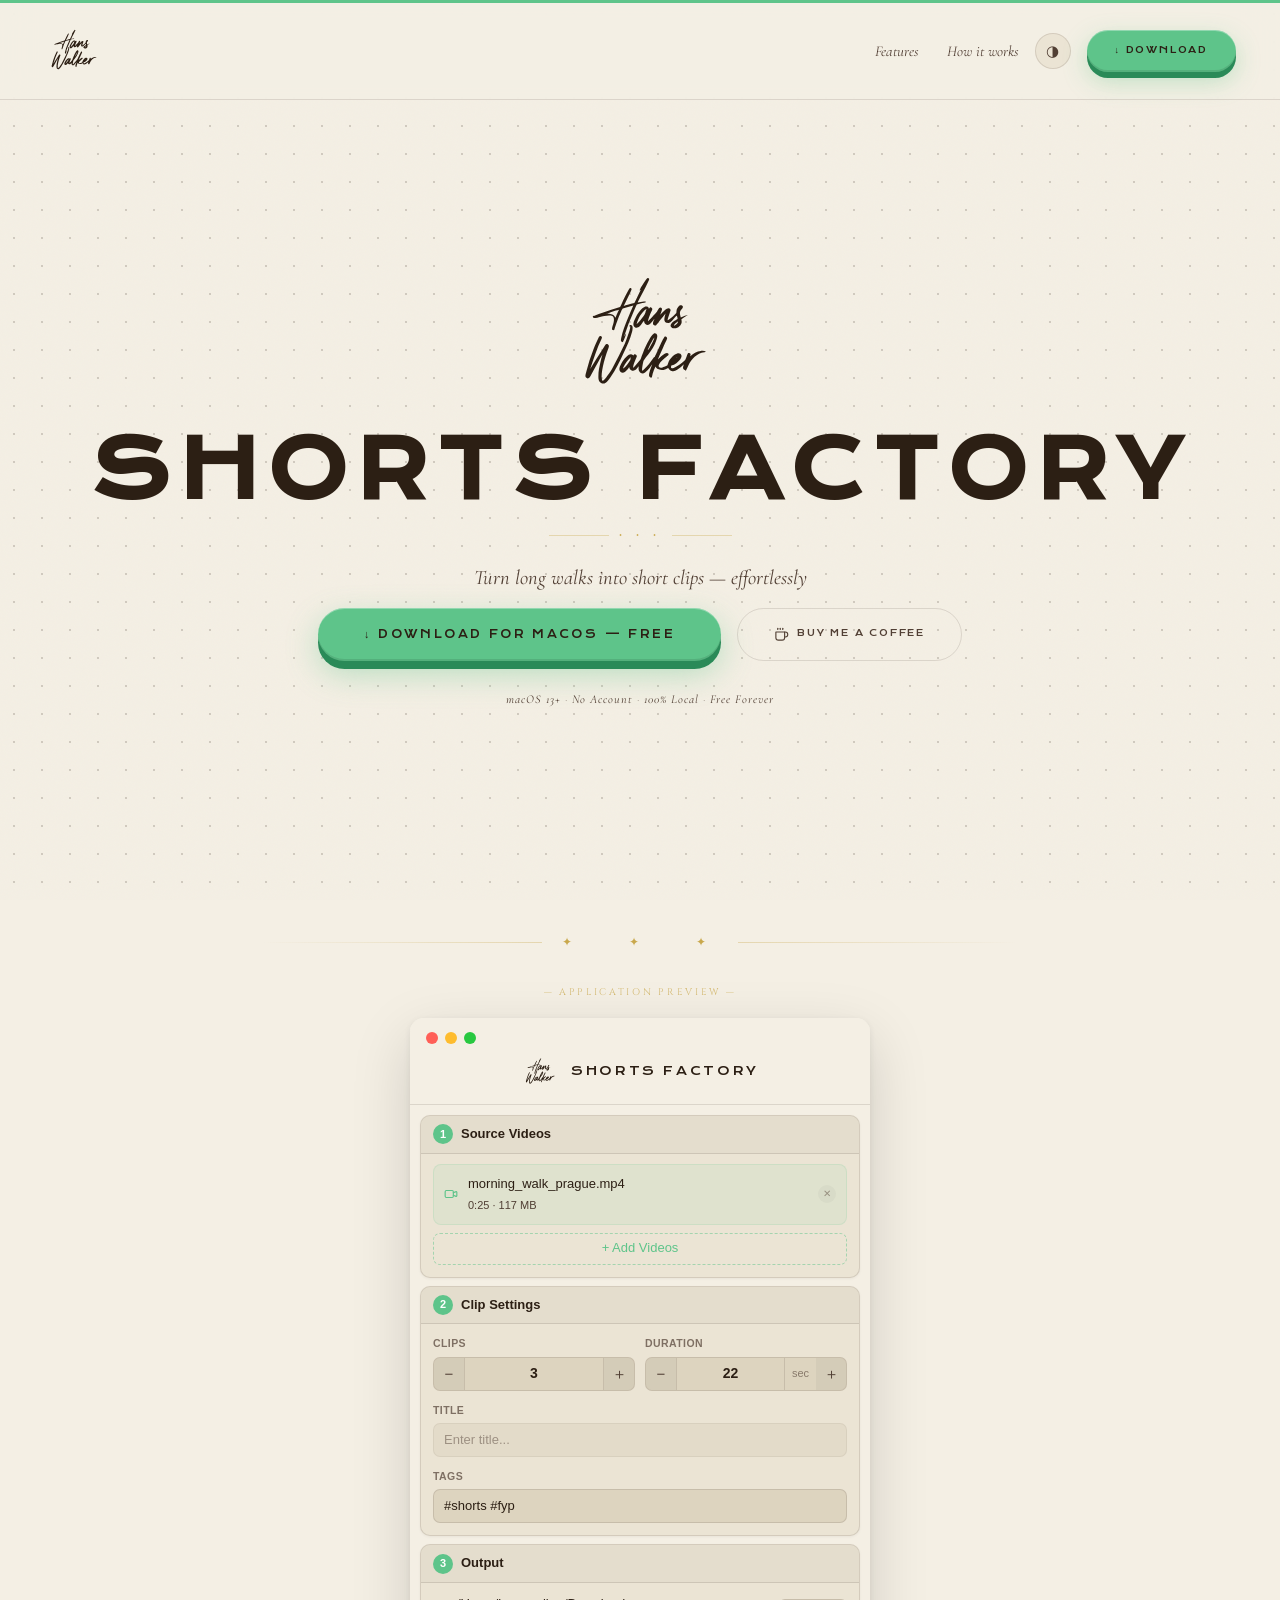
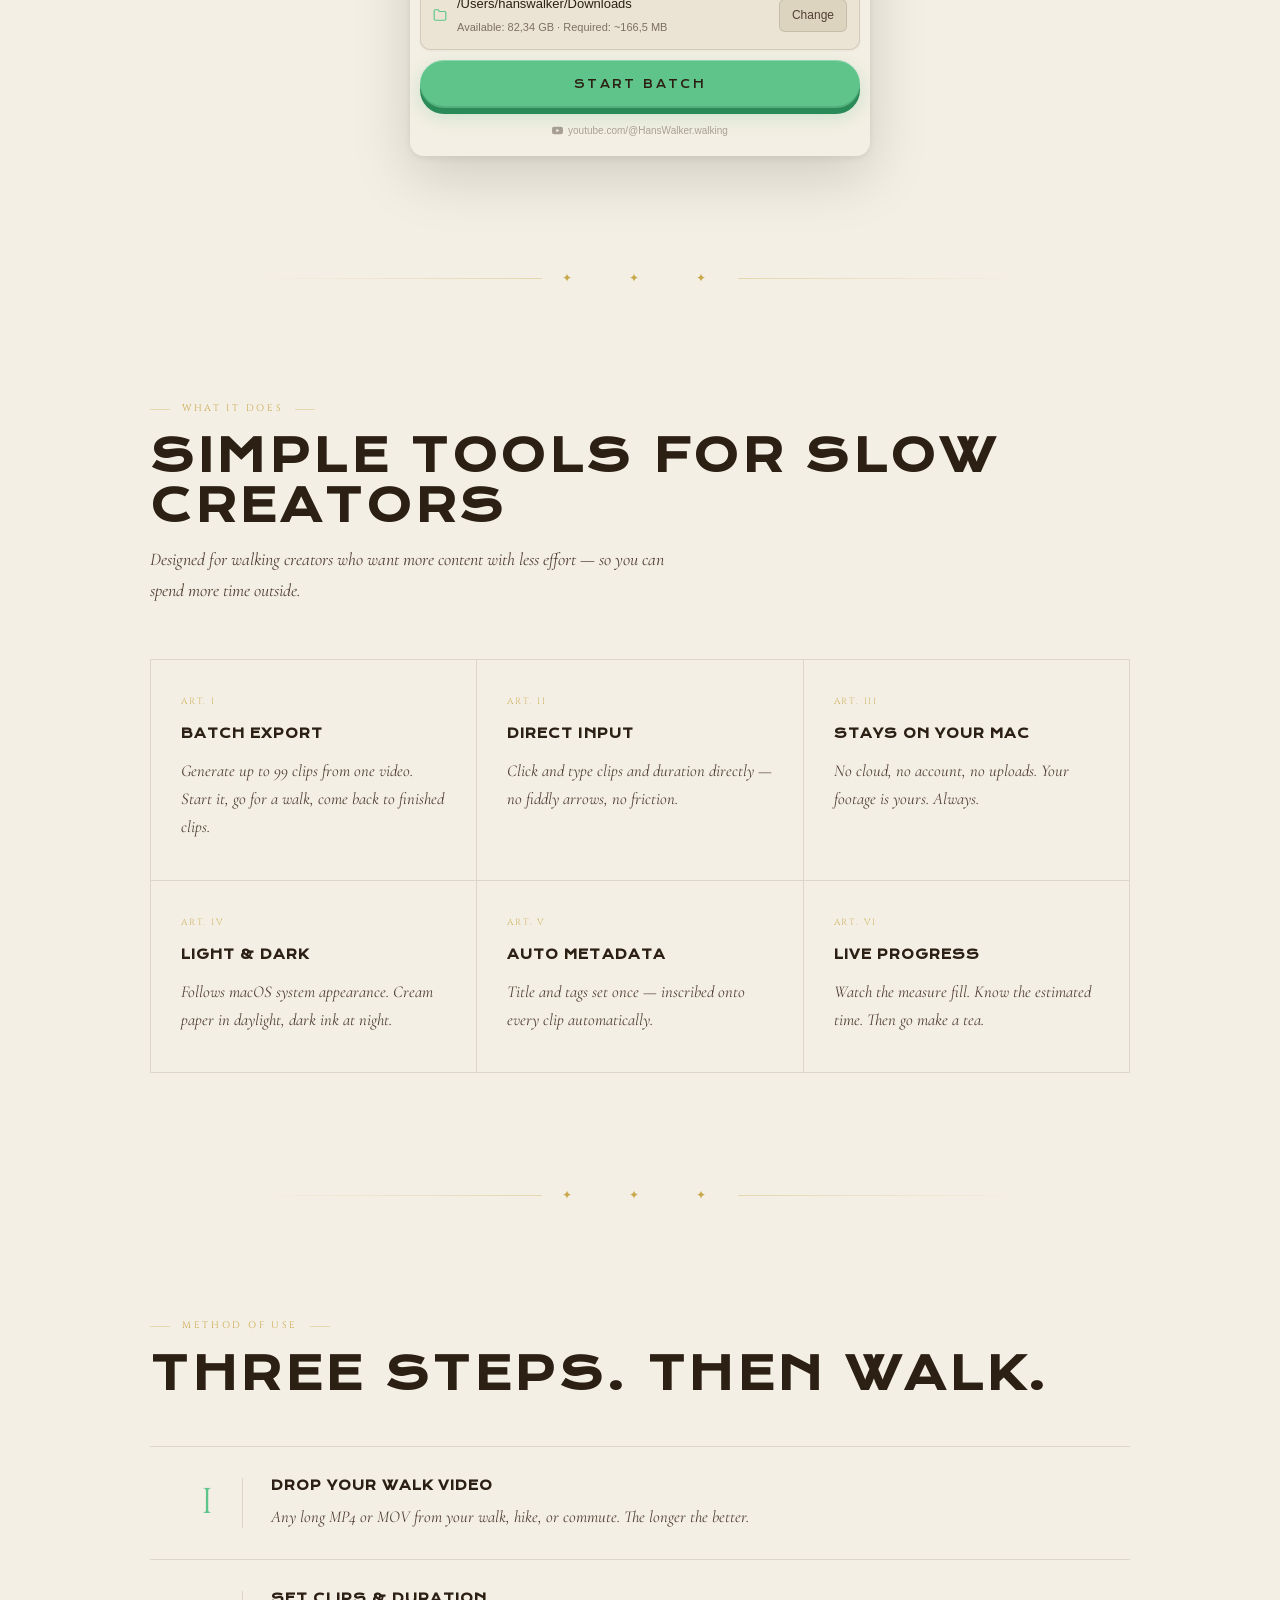
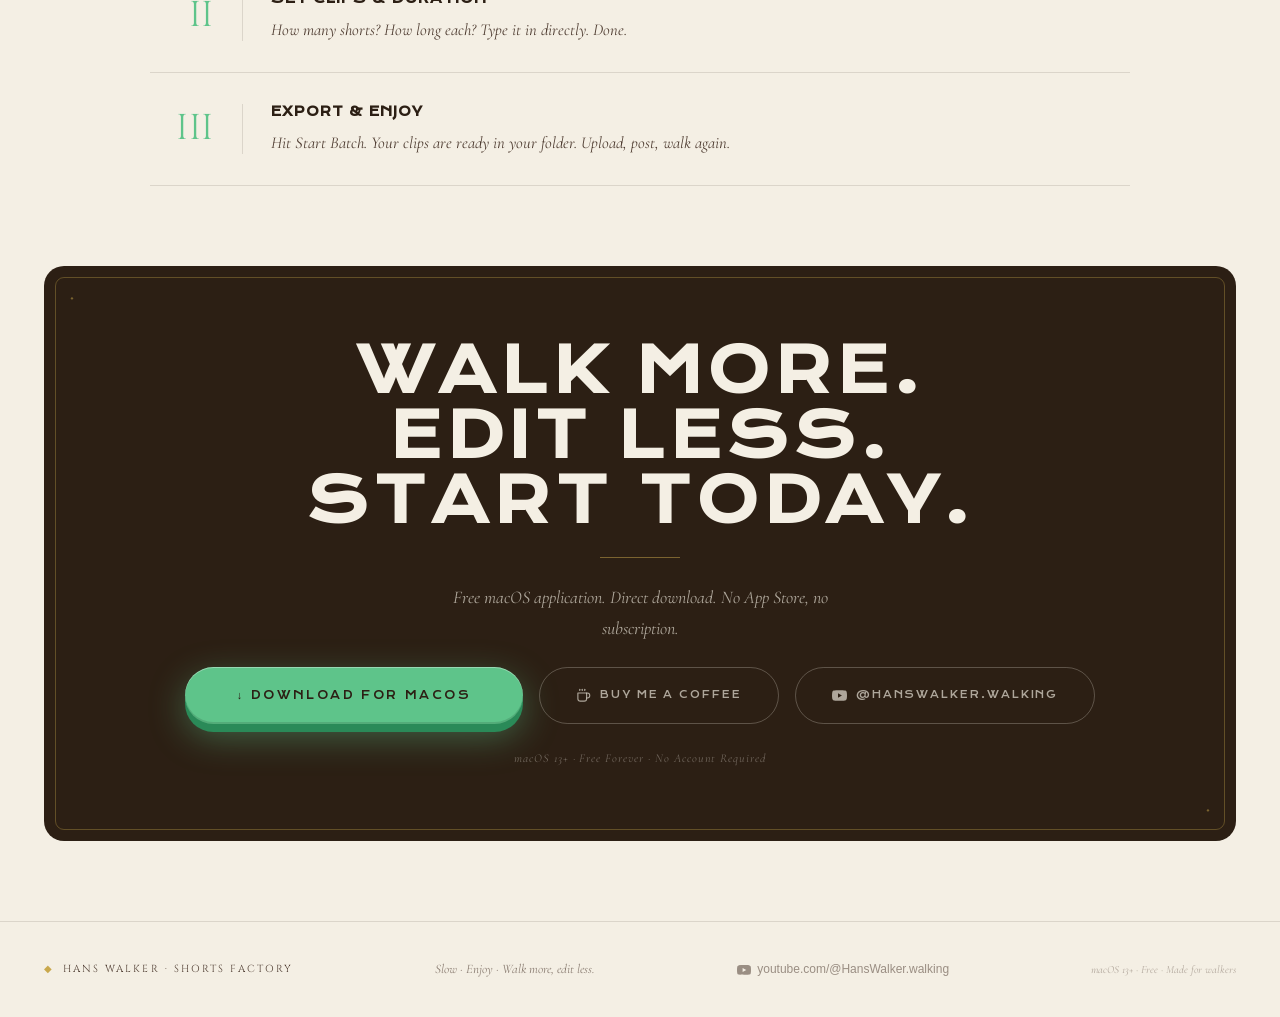
==== commit df7b5b08: "Add YouTube channel link to website CTA and footer, fix mockup footer icon and spacing Made-with: Cu" ====
--- a/website/index.html
+++ b/website/index.html
@@ -172,10 +172,10 @@
       <div class="aw-start">
         START BATCH
       </div>
-      <div class="aw-foot-link">
-        <svg xmlns="http://www.w3.org/2000/svg" width="10" height="10" viewBox="0 0 24 24" fill="currentColor"><polygon points="5 3 19 12 5 21 5 3"/></svg>
+      <a class="aw-foot-link" href="https://youtube.com/@HansWalker.walking" target="_blank">
+        <svg xmlns="http://www.w3.org/2000/svg" width="11" height="11" viewBox="0 0 24 24" fill="currentColor"><path d="M23.495 6.205a3.007 3.007 0 0 0-2.088-2.088c-1.87-.501-9.396-.501-9.396-.501s-7.507-.01-9.396.501A3.007 3.007 0 0 0 .527 6.205a31.247 31.247 0 0 0-.522 5.805 31.247 31.247 0 0 0 .522 5.783 3.007 3.007 0 0 0 2.088 2.088c1.868.502 9.396.502 9.396.502s7.506 0 9.396-.502a3.007 3.007 0 0 0 2.088-2.088 31.247 31.247 0 0 0 .5-5.783 31.247 31.247 0 0 0-.5-5.805zM9.609 15.601V8.408l6.264 3.602z"/></svg>
         youtube.com/@HansWalker.walking
-      </div>
+      </a>
     </div>
   </div>
 </div>
@@ -289,6 +289,10 @@
       <svg xmlns="http://www.w3.org/2000/svg" width="15" height="15" viewBox="0 0 24 24" fill="none" stroke="currentColor" stroke-width="1.8" stroke-linecap="round" stroke-linejoin="round"><path d="M17 8h1a4 4 0 0 1 0 8h-1"/><path d="M3 8h14v9a4 4 0 0 1-4 4H7a4 4 0 0 1-4-4Z"/><line x1="6" x2="6" y1="2" y2="4"/><line x1="10" x2="10" y1="2" y2="4"/><line x1="14" x2="14" y1="2" y2="4"/></svg>
       Buy me a coffee
     </a>
+    <a href="https://youtube.com/@HansWalker.walking" target="_blank" class="btn-cta-ghost">
+      <svg xmlns="http://www.w3.org/2000/svg" width="15" height="15" viewBox="0 0 24 24" fill="currentColor"><path d="M23.495 6.205a3.007 3.007 0 0 0-2.088-2.088c-1.87-.501-9.396-.501-9.396-.501s-7.507-.01-9.396.501A3.007 3.007 0 0 0 .527 6.205a31.247 31.247 0 0 0-.522 5.805 31.247 31.247 0 0 0 .522 5.783 3.007 3.007 0 0 0 2.088 2.088c1.868.502 9.396.502 9.396.502s7.506 0 9.396-.502a3.007 3.007 0 0 0 2.088-2.088 31.247 31.247 0 0 0 .5-5.783 31.247 31.247 0 0 0-.5-5.805zM9.609 15.601V8.408l6.264 3.602z"/></svg>
+      @HansWalker.walking
+    </a>
   </div>
   <p class="cta-meta">macOS 13+ · Free Forever · No Account Required</p>
 </div>
@@ -298,6 +302,10 @@
 <footer>
   <div class="foot-logo"><span class="foot-gem">◆</span> Hans Walker · Shorts Factory</div>
   <div class="foot-tagline">Slow · Enjoy · Walk more, edit less.</div>
+  <a href="https://youtube.com/@HansWalker.walking" target="_blank" class="foot-yt">
+    <svg xmlns="http://www.w3.org/2000/svg" width="14" height="14" viewBox="0 0 24 24" fill="currentColor"><path d="M23.495 6.205a3.007 3.007 0 0 0-2.088-2.088c-1.87-.501-9.396-.501-9.396-.501s-7.507-.01-9.396.501A3.007 3.007 0 0 0 .527 6.205a31.247 31.247 0 0 0-.522 5.805 31.247 31.247 0 0 0 .522 5.783 3.007 3.007 0 0 0 2.088 2.088c1.868.502 9.396.502 9.396.502s7.506 0 9.396-.502a3.007 3.007 0 0 0 2.088-2.088 31.247 31.247 0 0 0 .5-5.783 31.247 31.247 0 0 0-.5-5.805zM9.609 15.601V8.408l6.264 3.602z"/></svg>
+    youtube.com/@HansWalker.walking
+  </a>
   <div class="foot-copy">macOS 13+ · Free · Made for walkers</div>
 </footer>
 
--- a/website/assets/css/style.css
+++ b/website/assets/css/style.css
@@ -553,7 +553,7 @@
 /* Footer */
 .aw-footer {
   padding: 10px 10px 16px;
-  display: flex; flex-direction: column; gap: 8px;
+  display: flex; flex-direction: column; gap: 14px;
 }
 
 /* START BATCH — from HansWalkerButton */
@@ -839,6 +839,14 @@
   font-size: clamp(13px, 1vw, 16px); color: var(--ink-light); opacity: 0.65;
 }
 
+.foot-yt {
+  display: inline-flex; align-items: center; gap: 6px;
+  font-family: -apple-system, sans-serif; font-size: 12px;
+  color: var(--ink-light); opacity: 0.55; text-decoration: none;
+  transition: opacity 0.2s;
+}
+.foot-yt:hover { opacity: 0.9; }
+
 .foot-copy {
   font-family: 'Cormorant Garamond', serif; font-style: italic;
   font-size: clamp(11px, 0.8vw, 13px); color: var(--ink-light); opacity: 0.4;
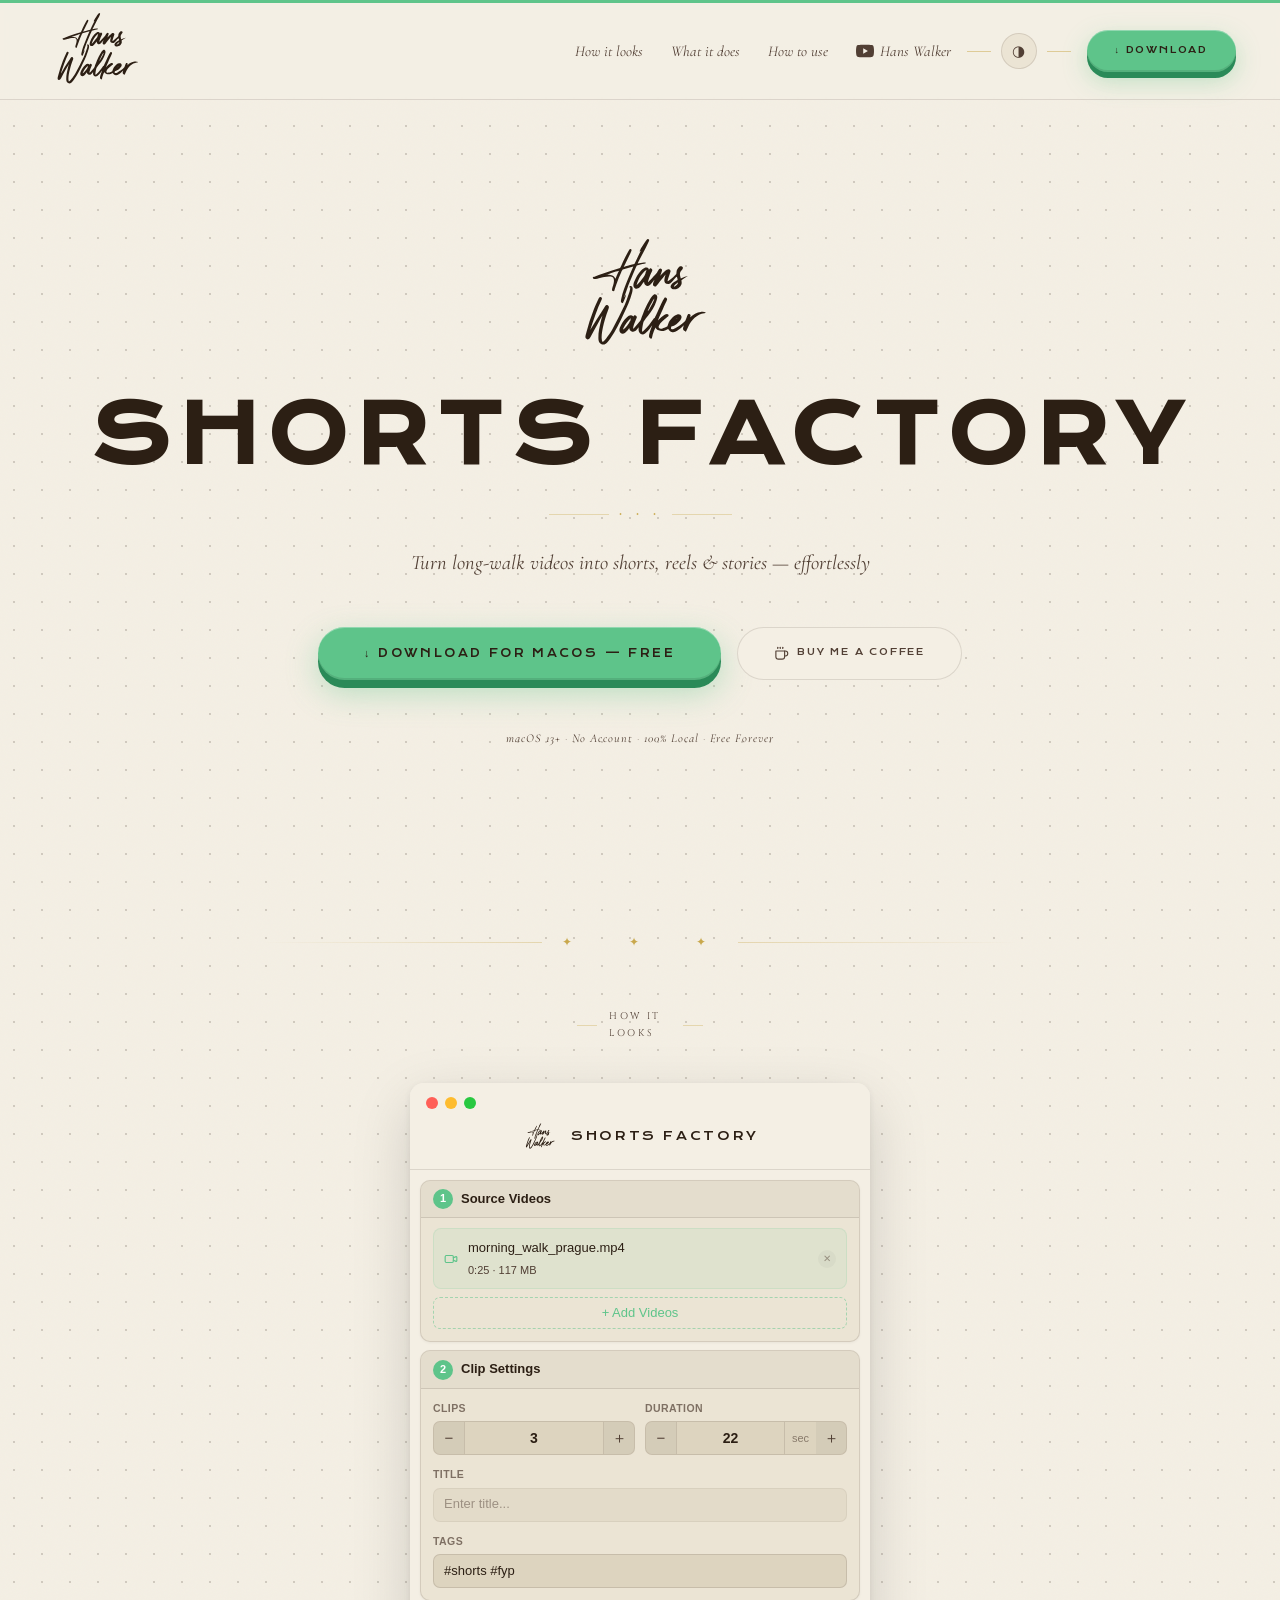
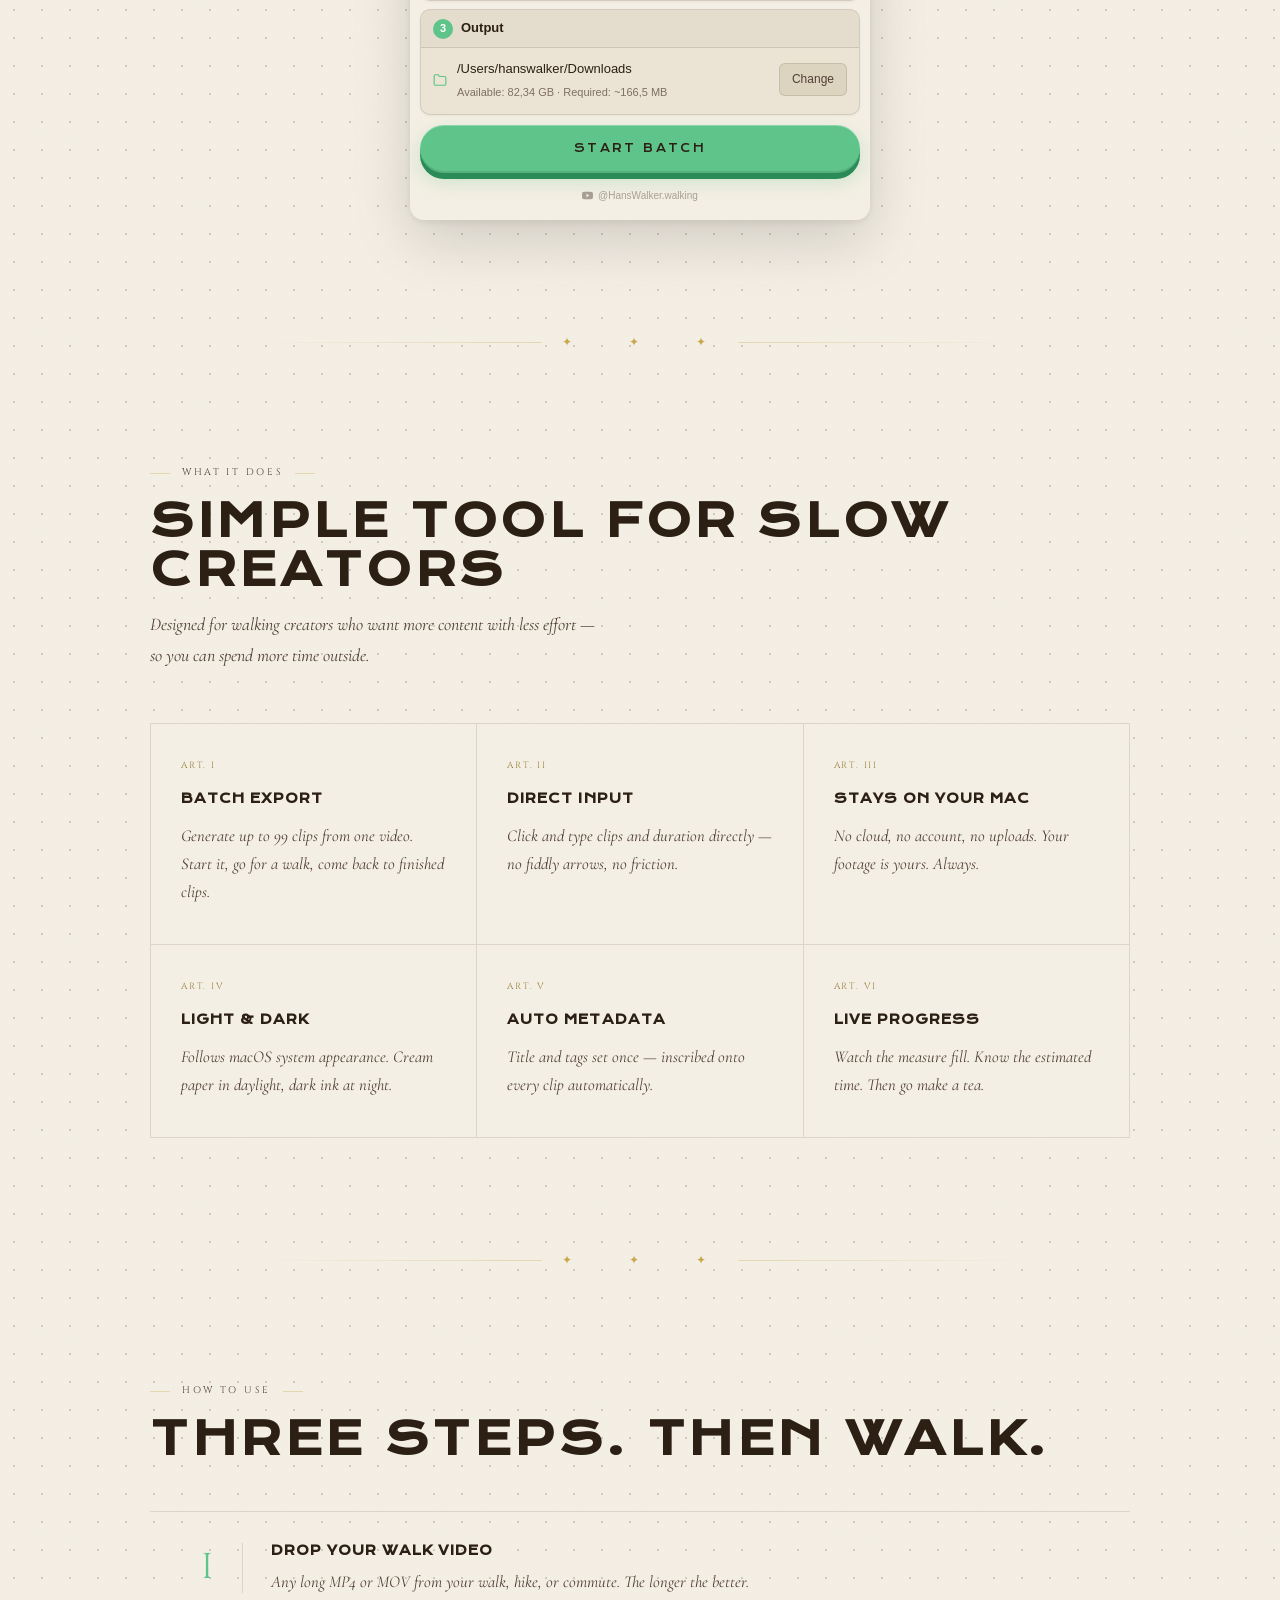
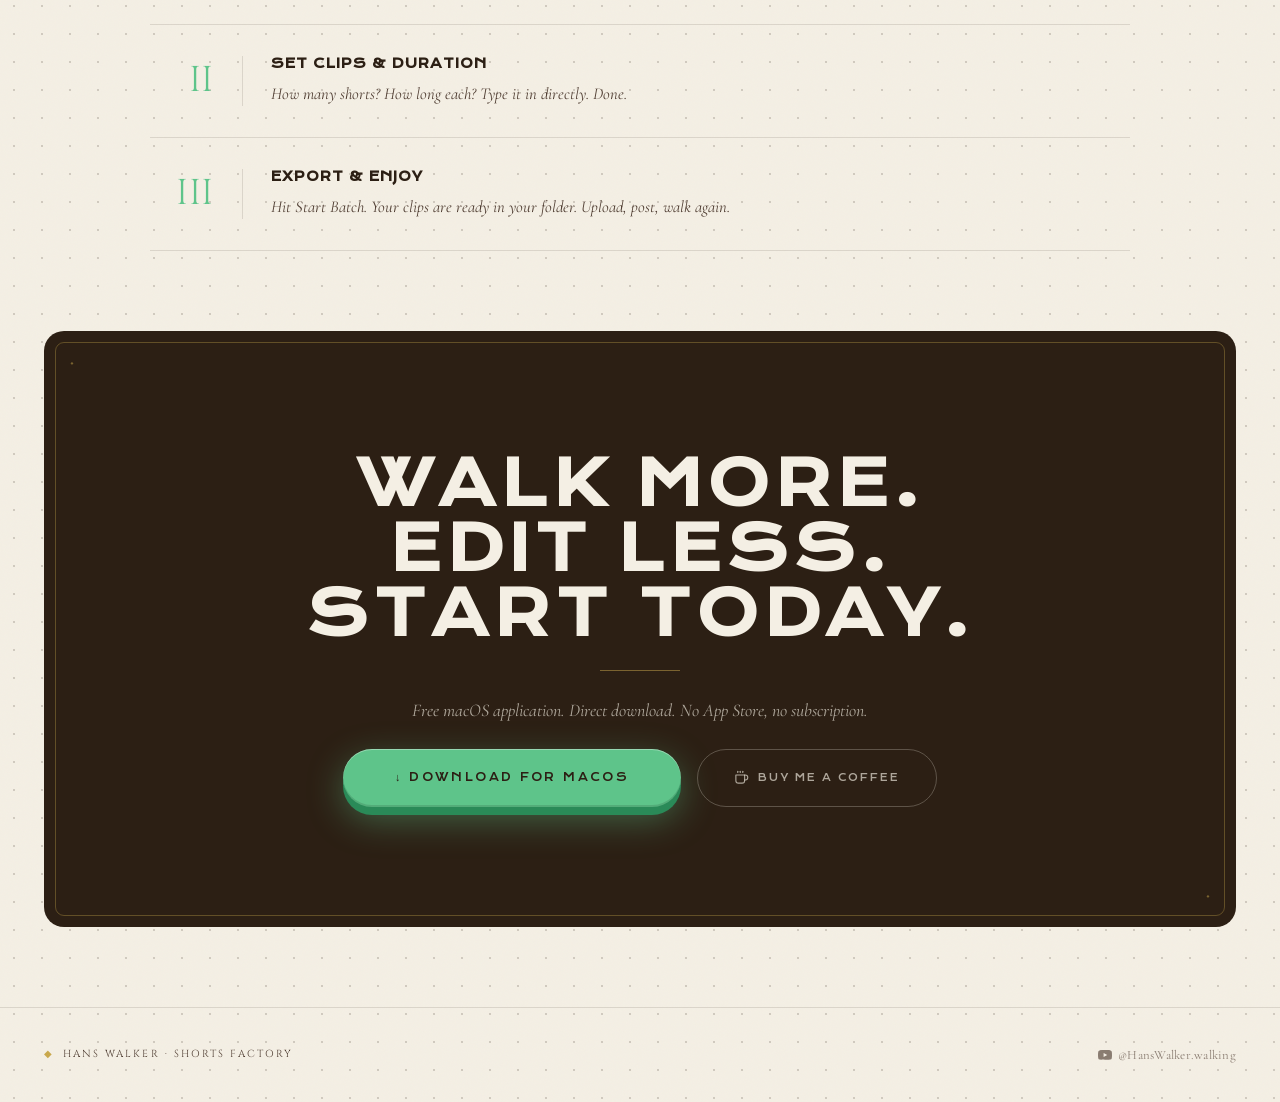
==== commit 9b5e4871: "Website UI improvements: CTA padding, footer links, ghost buttons, dot grid Made-with: Cursor" ====
--- a/website/index.html
+++ b/website/index.html
@@ -17,10 +17,19 @@
   </a>
   <div class="nav-right">
     <div class="nav-links">
-      <a href="#features">Features</a>
-      <a href="#how">How it works</a>
-    </div>
-    <button class="theme-btn" id="themeBtn" title="Switch theme">◑</button>
+      <a href="#preview">How it looks</a>
+      <a href="#features">What it does</a>
+      <a href="#how">How to use</a>
+      <a href="https://youtube.com/@HansWalker.walking" target="_blank" rel="noopener noreferrer" title="Hans Walker YouTube channel">
+        <svg xmlns="http://www.w3.org/2000/svg" width="18" height="18" viewBox="0 0 24 24" fill="currentColor"><path d="M23.495 6.205a3.007 3.007 0 0 0-2.088-2.088c-1.87-.501-9.396-.501-9.396-.501s-7.507-.01-9.396.501A3.007 3.007 0 0 0 .527 6.205a31.247 31.247 0 0 0-.522 5.805 31.247 31.247 0 0 0 .522 5.783 3.007 3.007 0 0 0 2.088 2.088c1.868.502 9.396.502 9.396.502s7.506 0 9.396-.502a3.007 3.007 0 0 0 2.088-2.088 31.247 31.247 0 0 0 .5-5.783 31.247 31.247 0 0 0-.5-5.805zM9.609 15.601V8.408l6.264 3.602z"/></svg>
+        Hans Walker
+      </a>
+    </div>
+    <div class="theme-btn-wrap">
+      <span class="theme-btn-rule"></span>
+      <button class="theme-btn" id="themeBtn" title="Switch theme">◑</button>
+      <span class="theme-btn-rule"></span>
+    </div>
     <a href="#download" class="btn-primary">↓ Download</a>
   </div>
 </nav>
@@ -42,7 +51,7 @@
     <span></span>
   </div>
 
-  <p class="hero-sub">Turn long walks into short clips — effortlessly</p>
+  <p class="hero-sub">Turn long-walk videos into shorts, reels & stories — effortlessly</p>
 
 
   <div class="hero-actions">
@@ -72,8 +81,8 @@
 
 
 <!-- ═══ APP MOCKUP ═══ -->
-<div class="mockup-section">
-  <div class="mockup-label">— Application Preview —</div>
+<div class="mockup-section" id="preview">
+  <div class="mockup-label">How it looks</div>
   <div class="app-win">
     <!-- Traffic lights -->
     <div class="aw-dots">
@@ -174,7 +183,7 @@
       </div>
       <a class="aw-foot-link" href="https://youtube.com/@HansWalker.walking" target="_blank">
         <svg xmlns="http://www.w3.org/2000/svg" width="11" height="11" viewBox="0 0 24 24" fill="currentColor"><path d="M23.495 6.205a3.007 3.007 0 0 0-2.088-2.088c-1.87-.501-9.396-.501-9.396-.501s-7.507-.01-9.396.501A3.007 3.007 0 0 0 .527 6.205a31.247 31.247 0 0 0-.522 5.805 31.247 31.247 0 0 0 .522 5.783 3.007 3.007 0 0 0 2.088 2.088c1.868.502 9.396.502 9.396.502s7.506 0 9.396-.502a3.007 3.007 0 0 0 2.088-2.088 31.247 31.247 0 0 0 .5-5.783 31.247 31.247 0 0 0-.5-5.805zM9.609 15.601V8.408l6.264 3.602z"/></svg>
-        youtube.com/@HansWalker.walking
+        @HansWalker.walking
       </a>
     </div>
   </div>
@@ -194,8 +203,8 @@
   <div class="section-inner">
     <div class="reveal">
       <div class="section-eyebrow">What it does</div>
-      <h2 class="section-title">Simple tools for slow creators</h2>
-      <p class="section-sub">Designed for walking creators who want more content with less effort — so you can spend more time outside.</p>
+      <h2 class="section-title">Simple tool for slow creators</h2>
+      <p class="section-sub">Designed for walking creators who want more content with less effort&nbsp;—<br>so you can spend more time outside.</p>
     </div>
     <div class="feat-grid">
       <div class="feat reveal">
@@ -245,7 +254,7 @@
 <section class="section layer" id="how">
   <div class="section-inner">
     <div class="reveal">
-      <div class="section-eyebrow">Method of Use</div>
+      <div class="section-eyebrow">How to use</div>
       <h2 class="section-title">Three steps. Then walk.</h2>
     </div>
     <div class="steps-list">
@@ -282,31 +291,24 @@
 <div class="cta-wrap layer reveal" id="download">
   <h2 class="cta-title">Walk more.<br>Edit less.<br>Start today.</h2>
   <div class="cta-rule"></div>
-  <p class="cta-sub">Free macOS application. Direct download. No App Store, no subscription.</p>
+  <p class="cta-sub" style="white-space: nowrap;">Free macOS application. Direct download. No App Store, no subscription.</p>
   <div class="cta-btns">
     <a href="#" class="btn-cta-dl">↓ Download for macOS</a>
     <a href="https://buymeacoffee.com" target="_blank" class="btn-cta-ghost">
       <svg xmlns="http://www.w3.org/2000/svg" width="15" height="15" viewBox="0 0 24 24" fill="none" stroke="currentColor" stroke-width="1.8" stroke-linecap="round" stroke-linejoin="round"><path d="M17 8h1a4 4 0 0 1 0 8h-1"/><path d="M3 8h14v9a4 4 0 0 1-4 4H7a4 4 0 0 1-4-4Z"/><line x1="6" x2="6" y1="2" y2="4"/><line x1="10" x2="10" y1="2" y2="4"/><line x1="14" x2="14" y1="2" y2="4"/></svg>
       Buy me a coffee
     </a>
-    <a href="https://youtube.com/@HansWalker.walking" target="_blank" class="btn-cta-ghost">
-      <svg xmlns="http://www.w3.org/2000/svg" width="15" height="15" viewBox="0 0 24 24" fill="currentColor"><path d="M23.495 6.205a3.007 3.007 0 0 0-2.088-2.088c-1.87-.501-9.396-.501-9.396-.501s-7.507-.01-9.396.501A3.007 3.007 0 0 0 .527 6.205a31.247 31.247 0 0 0-.522 5.805 31.247 31.247 0 0 0 .522 5.783 3.007 3.007 0 0 0 2.088 2.088c1.868.502 9.396.502 9.396.502s7.506 0 9.396-.502a3.007 3.007 0 0 0 2.088-2.088 31.247 31.247 0 0 0 .5-5.783 31.247 31.247 0 0 0-.5-5.805zM9.609 15.601V8.408l6.264 3.602z"/></svg>
-      @HansWalker.walking
-    </a>
-  </div>
-  <p class="cta-meta">macOS 13+ · Free Forever · No Account Required</p>
+  </div>
 </div>
 
 
 <!-- ═══ FOOTER ═══ -->
 <footer>
   <div class="foot-logo"><span class="foot-gem">◆</span> Hans Walker · Shorts Factory</div>
-  <div class="foot-tagline">Slow · Enjoy · Walk more, edit less.</div>
   <a href="https://youtube.com/@HansWalker.walking" target="_blank" class="foot-yt">
     <svg xmlns="http://www.w3.org/2000/svg" width="14" height="14" viewBox="0 0 24 24" fill="currentColor"><path d="M23.495 6.205a3.007 3.007 0 0 0-2.088-2.088c-1.87-.501-9.396-.501-9.396-.501s-7.507-.01-9.396.501A3.007 3.007 0 0 0 .527 6.205a31.247 31.247 0 0 0-.522 5.805 31.247 31.247 0 0 0 .522 5.783 3.007 3.007 0 0 0 2.088 2.088c1.868.502 9.396.502 9.396.502s7.506 0 9.396-.502a3.007 3.007 0 0 0 2.088-2.088 31.247 31.247 0 0 0 .5-5.783 31.247 31.247 0 0 0-.5-5.805zM9.609 15.601V8.408l6.264 3.602z"/></svg>
-    youtube.com/@HansWalker.walking
+    @HansWalker.walking
   </a>
-  <div class="foot-copy">macOS 13+ · Free · Made for walkers</div>
 </footer>
 
 
--- a/website/assets/css/style.css
+++ b/website/assets/css/style.css
@@ -48,6 +48,7 @@
 html { scroll-behavior: smooth; }
 
 body {
+  position: relative;
   background: var(--cream);
   color: var(--ink);
   font-family: 'Cormorant Garamond', 'IM Fell English', Georgia, serif;
@@ -89,7 +90,7 @@
   display: flex; align-items: center; justify-content: space-between;
   padding: 0 44px; height: 100px;
   background: rgba(244,239,228,0.92);
-  backdrop-filter: blur(16px);
+  backdrop-filter: blur(5px);
   border-top: 3px solid var(--green);
   border-bottom: 1px solid var(--rule);
   transition: background 0.5s;
@@ -106,7 +107,8 @@
 }
 .nav-logo:hover { opacity: 0.7; }
 .nav-logo svg {
-  height: 56px; width: auto; display: block;
+  height: 100px; width: 100px; display: block;
+  color: var(--ink);
   transition: color 0.4s;
 }
 [data-theme="dark"] .nav-logo svg { color: var(--ink); }
@@ -117,8 +119,12 @@
   font-style: italic; font-size: clamp(15px, 1.1vw, 18px);
   color: var(--ink-light);
 }
-.nav-links a { transition: color 0.2s; }
+.nav-links a {
+  display: inline-flex; align-items: center; gap: 6px;
+  transition: color 0.2s;
+}
 .nav-links a:hover { color: var(--green); }
+.nav-links a svg { flex-shrink: 0; display: block; }
 
 .nav-right { display: flex; align-items: center; gap: 16px; }
 
@@ -131,6 +137,14 @@
   transition: background 0.2s, transform 0.1s;
 }
 .theme-btn:hover { background: var(--green); color: var(--cream); transform: rotate(15deg); }
+
+.theme-btn-wrap {
+  display: flex; align-items: center; gap: 10px;
+}
+.theme-btn-rule {
+  width: 24px; height: 1px; background: var(--gold); opacity: 0.5;
+  flex-shrink: 0;
+}
 
 /* Primary CTA button */
 .btn-primary {
@@ -169,6 +183,7 @@
   box-shadow: 0 8px 0 var(--green-deeper), 0 12px 32px rgba(94,196,138,0.42),
     inset 0 1px 0 rgba(255,255,255,0.32), inset 0 -2px 0 rgba(0,0,0,0.1);
 }
+[data-theme="dark"] .btn-primary { color: #2C1F14; }
 
 /* Ghost button */
 .btn-ghost {
@@ -178,21 +193,22 @@
   color: var(--ink-light);
   padding: 16px 36px;
   border: 1.5px solid var(--rule);
-  background: transparent; cursor: pointer;
+  background: var(--cream); cursor: pointer;
   border-radius: 100px;
   display: inline-flex; align-items: center; gap: 8px;
-  transition: border-color 0.2s, color 0.2s, transform 0.12s, box-shadow 0.12s;
+  transition: border-color 0.2s, color 0.2s, background 0.2s, transform 0.12s, box-shadow 0.12s;
   white-space: nowrap;
   user-select: none;
 }
 .btn-ghost:hover {
-  border-color: var(--green);
-  color: var(--green);
+  border-color: var(--green-dark);
+  color: var(--green-dark);
+  background: linear-gradient(var(--green-pale), var(--green-pale)), var(--cream);
   transform: translateY(-2px);
-  box-shadow: 0 4px 16px rgba(94,196,138,0.15);
+  box-shadow: 0 4px 16px rgba(94,196,138,0.2);
 }
 [data-theme="dark"] .btn-ghost { color: var(--ink-light); border-color: var(--rule); }
-[data-theme="dark"] .btn-ghost:hover { color: var(--green); border-color: var(--green); }
+[data-theme="dark"] .btn-ghost:hover { color: var(--green); border-color: var(--green); background: linear-gradient(var(--green-pale), var(--green-pale)), var(--cream); }
 
 
 /* ═══════════════════════════════════════════════════════
@@ -207,7 +223,7 @@
 }
 
 .hero-logo {
-  margin: 0 auto 20px;
+  margin: 0 auto 24px;
   animation: fadeUp 0.9s ease both;
 }
 .hero-logo svg {
@@ -238,7 +254,7 @@
 /* Art Deco thin rule below title */
 .hero-deco-rule {
   display: flex; align-items: center; justify-content: center; gap: 10px;
-  margin: 10px auto 18px;
+  margin: 24px auto 24px;
   animation: fadeUp 0.9s 0.16s ease both;
 }
 .hero-deco-rule span {
@@ -252,7 +268,8 @@
   font-family: 'Cormorant Garamond', serif;
   font-style: italic; font-size: clamp(18px, 1.6vw, 24px);
   color: var(--ink-light); line-height: 1.55;
-  max-width: 480px; margin: 0 auto 14px;
+  width: max-content; max-width: 100%; margin: 0 auto 48px;
+  white-space: nowrap;
   animation: fadeUp 0.9s 0.19s ease both;
 }
 
@@ -270,7 +287,7 @@
 }
 
 .hero-meta {
-  margin-top: 28px;
+  margin-top: 48px;
   font-family: 'Cormorant Garamond', serif; font-style: italic;
   font-size: clamp(12px, 0.9vw, 14px);
   color: var(--ink-light); opacity: 0.55;
@@ -344,6 +361,15 @@
   font-family: 'Cinzel', serif;
   font-size: clamp(9px, 0.75vw, 11px);
   text-transform: uppercase; letter-spacing: 0.28em;
+  color: var(--ink-light);
+  display: flex; align-items: center; gap: 12px;
+  padding-top: 24px;
+  padding-bottom: 24px;
+}
+.mockup-label::before, .mockup-label::after {
+  content: ''; flex: 0 0 20px; height: 1px; background: var(--rule-gold);
+}
+[data-theme="dark"] .mockup-label {
   color: var(--gold); opacity: 0.75;
 }
 
@@ -599,8 +625,11 @@
   font-family: 'Cinzel', serif;
   font-size: clamp(9px, 0.75vw, 11px);
   text-transform: uppercase; letter-spacing: 0.28em;
-  color: var(--gold); margin-bottom: 14px;
+  color: var(--ink-light); margin-bottom: 14px;
   display: flex; align-items: center; gap: 12px;
+}
+[data-theme="dark"] .section-eyebrow {
+  color: var(--gold);
 }
 .section-eyebrow::before, .section-eyebrow::after {
   content: ''; flex: 0 0 20px; height: 1px; background: var(--rule-gold);
@@ -650,8 +679,8 @@
 .feat-num {
   font-family: 'Cinzel', serif; font-size: 9px;
   text-transform: uppercase; letter-spacing: 0.2em;
-  color: var(--gold); display: block; margin-bottom: 14px;
-  opacity: 0.85;
+  color: color-mix(in srgb, var(--gold) 75%, black); display: block; margin-bottom: 14px;
+  opacity: 1;
 }
 .feat h3 {
   font-family: 'Krona One', sans-serif;
@@ -708,7 +737,7 @@
 .cta-wrap {
   position: relative; z-index: 1;
   margin: 0 44px 80px;
-  padding: 72px 60px;
+  padding: 120px 60px;
   background: var(--ink);
   border-radius: 20px;
   display: flex; flex-direction: column; align-items: center;
@@ -745,7 +774,7 @@
 .cta-sub {
   font-family: 'Cormorant Garamond', serif; font-style: italic;
   font-size: clamp(15px, 1.4vw, 19px); color: rgba(244,239,228,0.65);
-  max-width: 400px; line-height: 1.7;
+  width: fit-content; max-width: 100%; line-height: 1.7;
 }
 [data-theme="dark"] .cta-sub { color: var(--ink-light); }
 
@@ -781,6 +810,7 @@
     inset 0 3px 6px rgba(0,0,0,0.2) !important;
   background: #4db87a;
 }
+[data-theme="dark"] .btn-cta-dl { color: #2C1F14; }
 
 /* CTA coffee — ghost on dark */
 .btn-cta-ghost {
@@ -841,8 +871,9 @@
 
 .foot-yt {
   display: inline-flex; align-items: center; gap: 6px;
-  font-family: -apple-system, sans-serif; font-size: 12px;
-  color: var(--ink-light); opacity: 0.55; text-decoration: none;
+  font-family: 'Cormorant Garamond', serif; font-size: clamp(12px, 1vw, 14px);
+  color: var(--ink-light); opacity: 0.65; text-decoration: none;
+  text-transform: none; letter-spacing: 0.02em;
   transition: opacity 0.2s;
 }
 .foot-yt:hover { opacity: 0.9; }
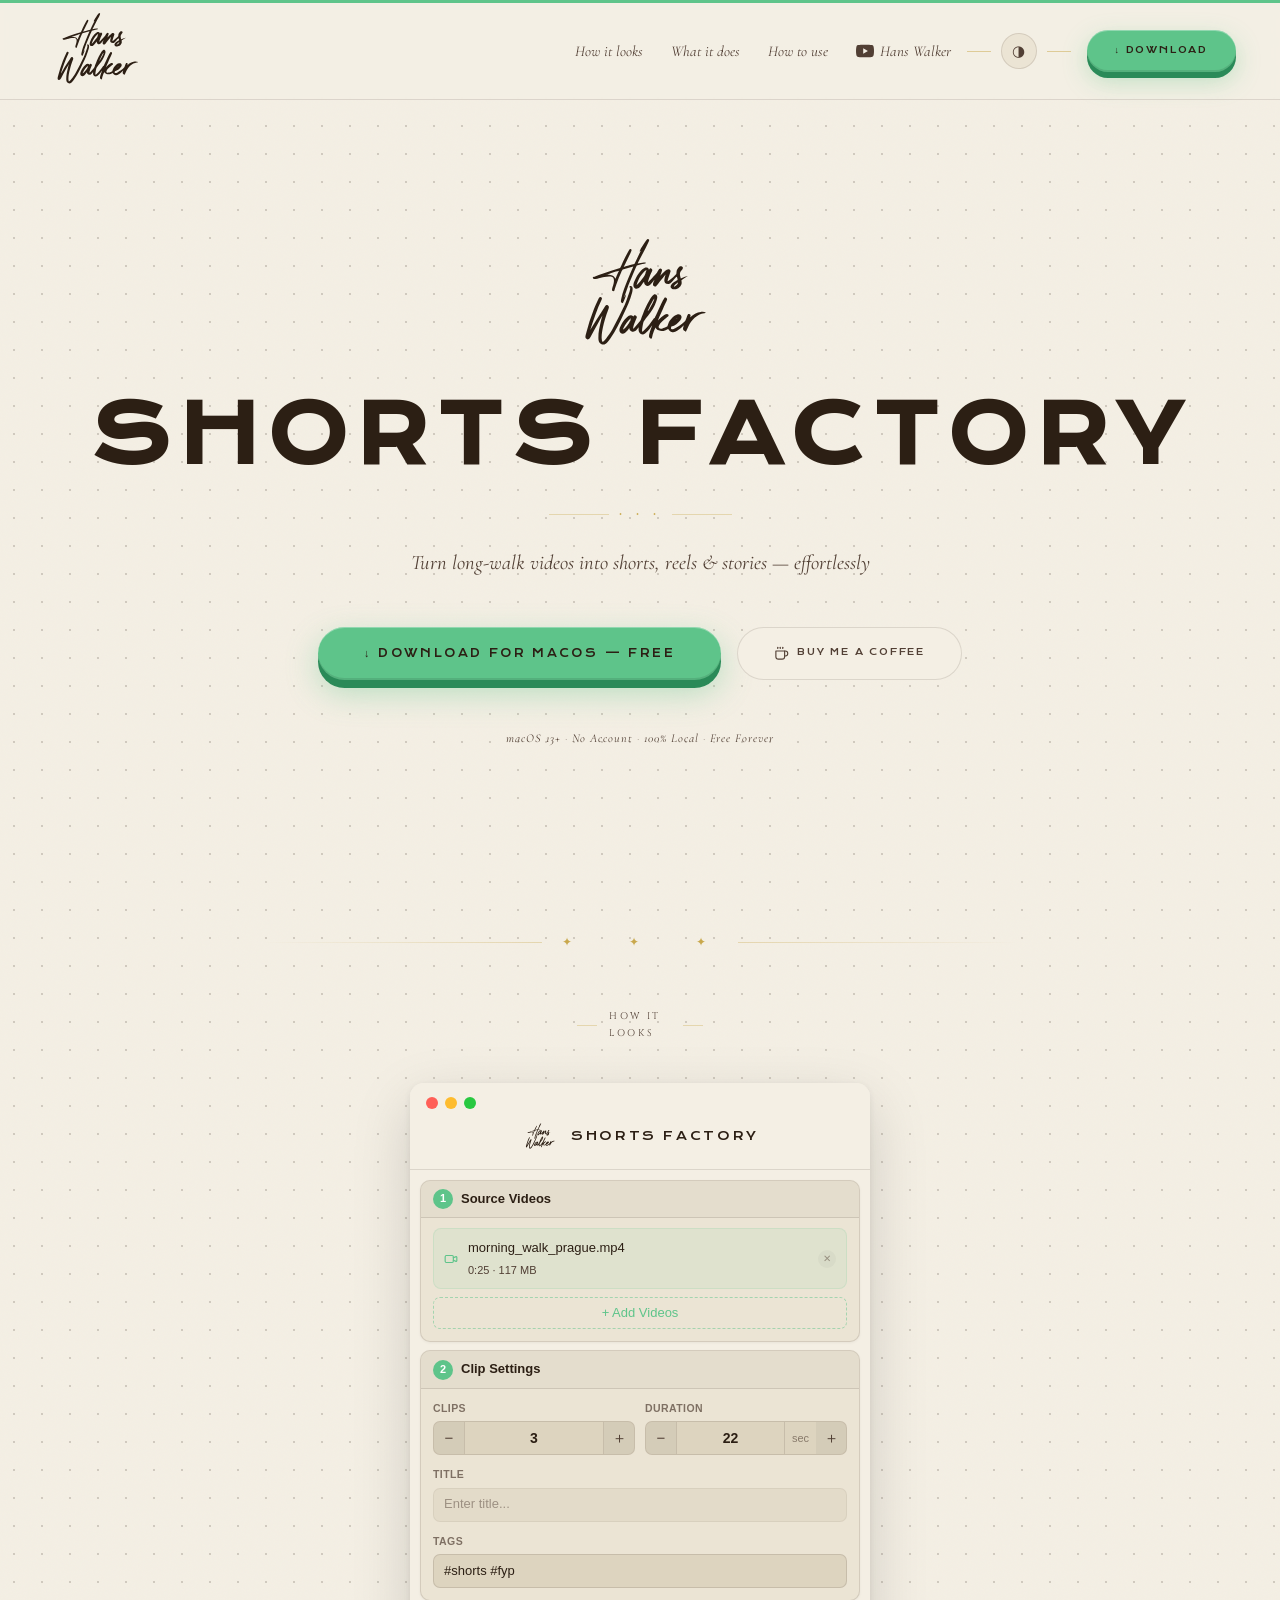
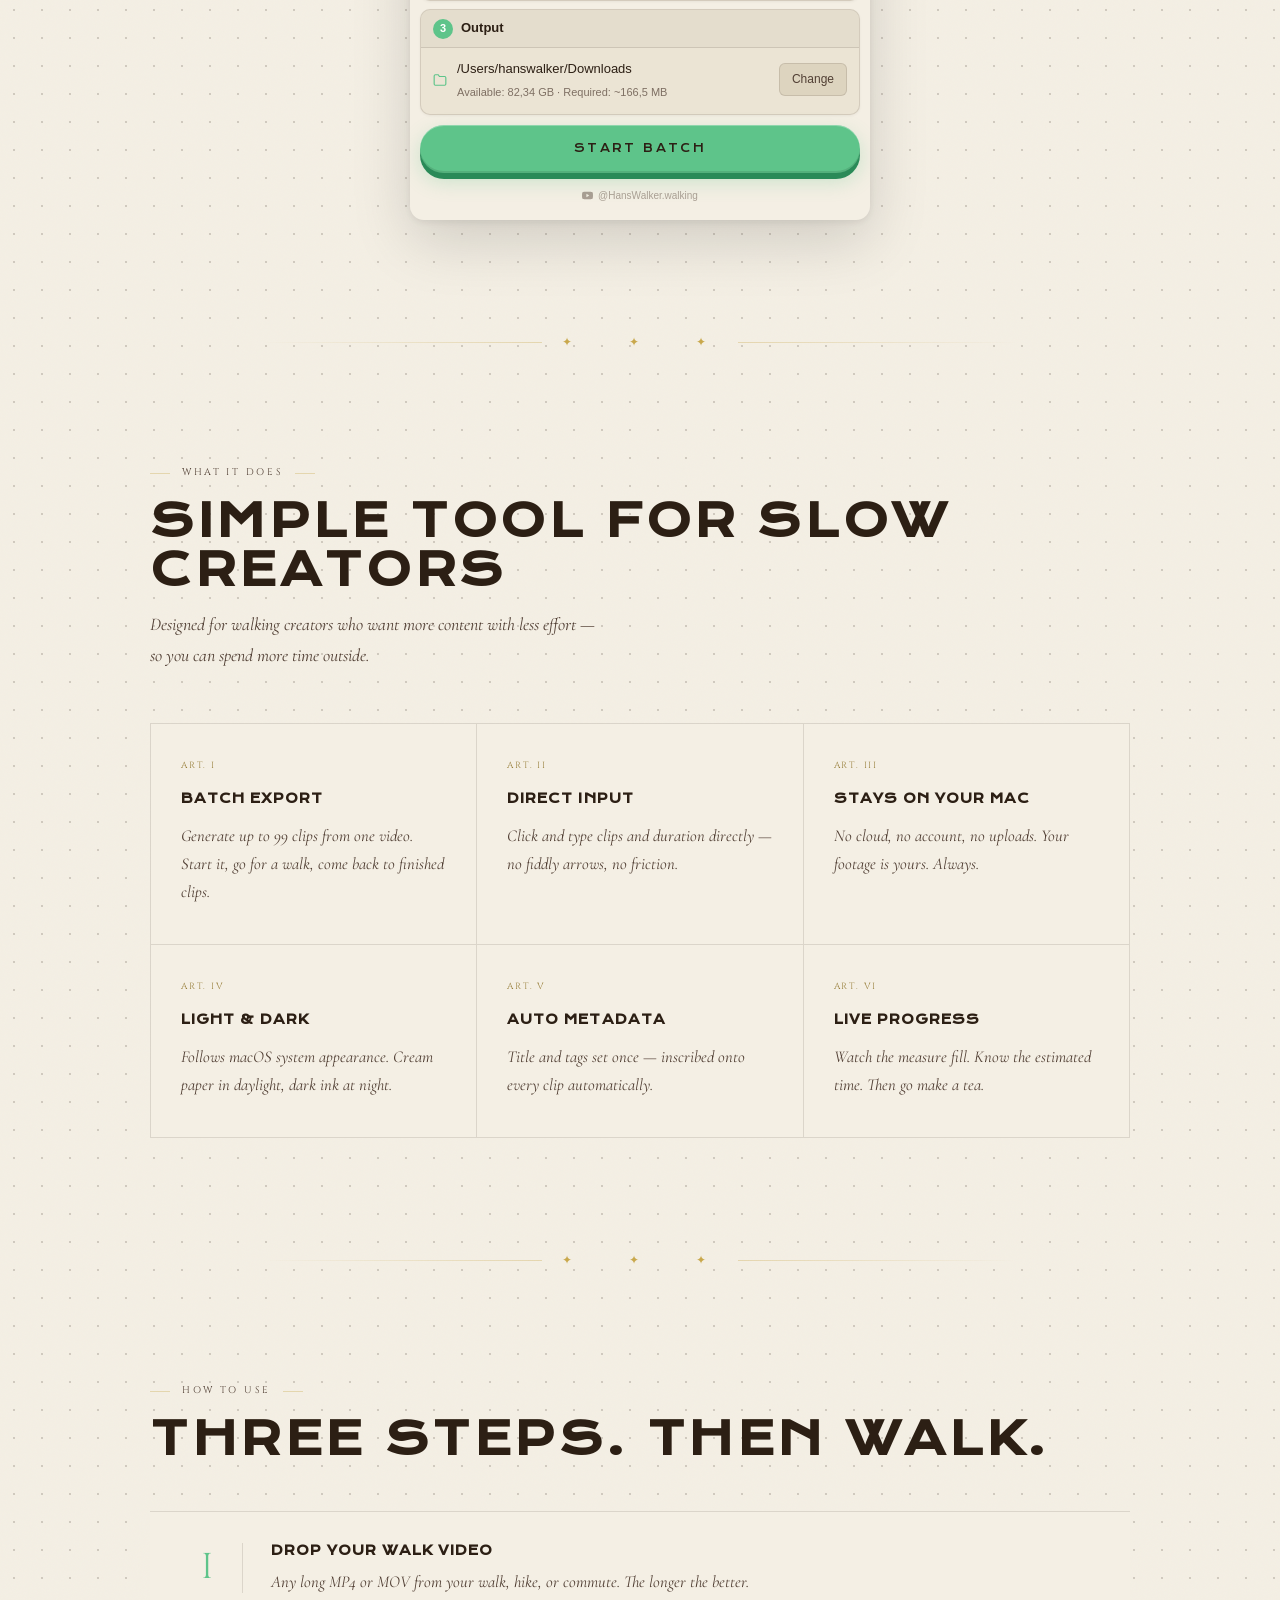
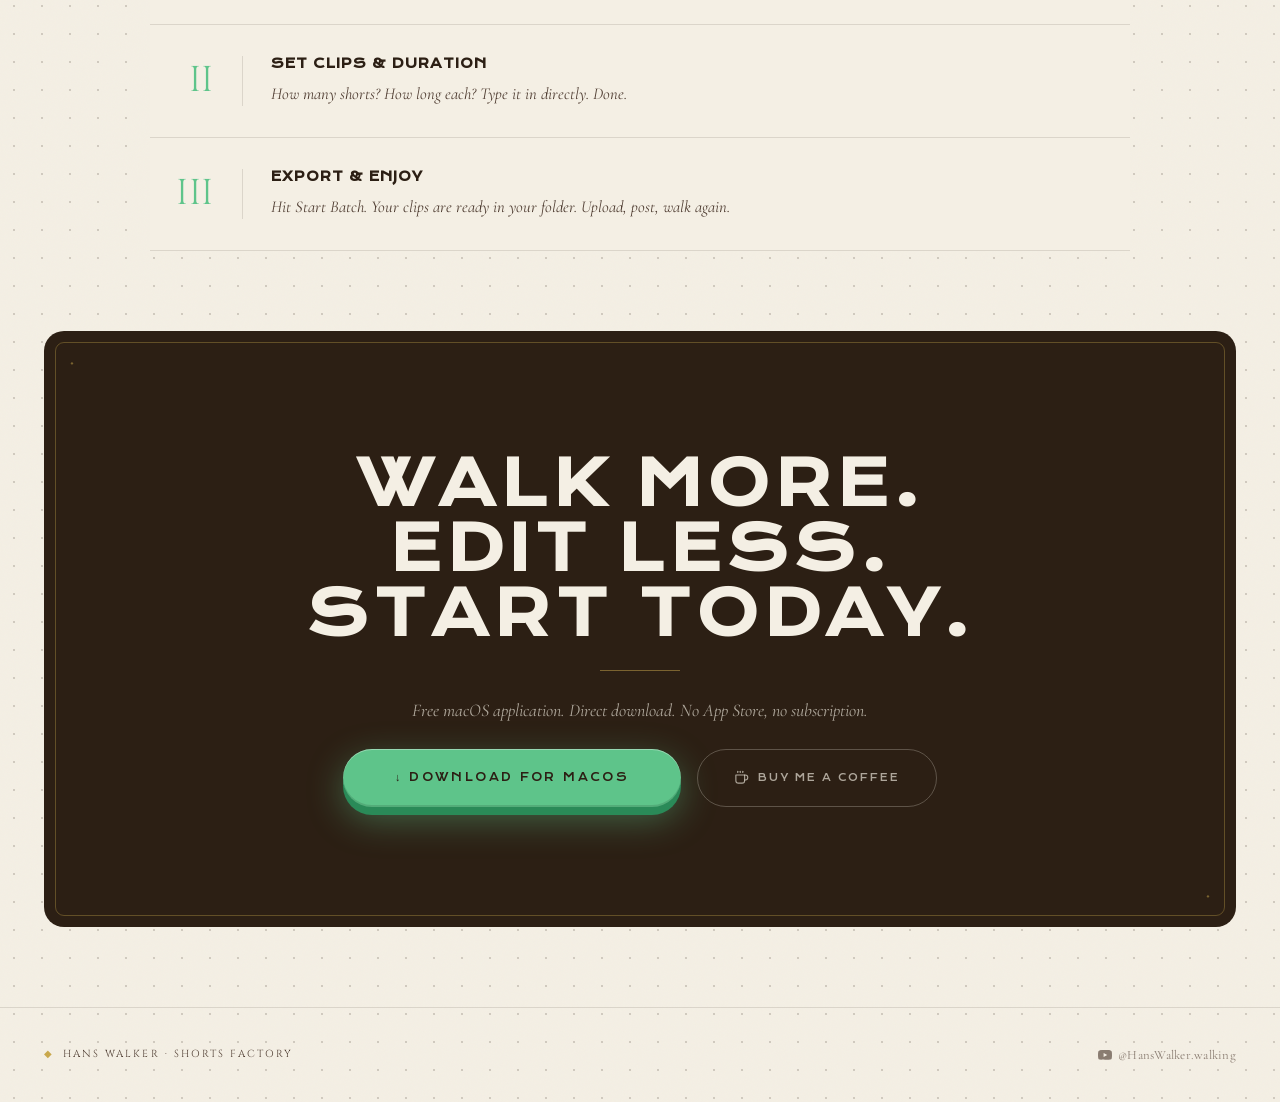
==== commit fddc1d68: "Increase CTA section padding (top/bottom 120px) on mobile Made-with: Cursor" ====
--- a/website/index.html
+++ b/website/index.html
@@ -13,9 +13,12 @@
 <!-- ═══ NAV ═══ -->
 <nav>
   <a href="#" class="nav-logo layer" aria-label="Hans Walker">
-    <svg width="800" height="800" viewBox="0 0 800 800" fill="none" xmlns="http://www.w3.org/2000/svg"><path d="M347.908 347.028C351.83 347.031 356.722 348.01 358.676 351.766C362.906 359.898 359.847 373.996 357.78 382.339C352.907 402.011 345.494 420.691 338.234 439.539C330.245 459.43 320.331 479.176 311.427 498.523C290.999 542.918 270.134 586.84 241.824 626.891C234.363 637.187 225.845 649.531 215.093 656.469C205.508 662.656 189.164 657.996 183.499 648.262C178.298 639.324 178.075 629.559 178.073 619.492C177.708 594.273 183.645 570.145 188.827 545.727C191.991 530.824 195.452 519.199 199.711 504.66C191.745 517.195 185.02 530.121 177.705 542.988C164.596 565.824 152.162 588.953 139.757 612.184C136.346 618.574 131.597 627.644 124.746 630.941C119.848 633.613 110.609 628.02 109.453 623.156C107.223 613.777 112.337 600.59 114.662 591.535C124.412 553.789 136.382 516.648 150.508 480.312C159.517 456.813 168.041 435.492 179.453 413.043C181.78 408.953 184.621 403.723 190.05 405.738C197.983 408.684 198.553 412.692 195.268 419.406C170.039 470.977 152.679 525.789 134.881 580.273L135.351 579.66C137.457 576.945 139.233 574.055 140.915 571.062C157.493 541.57 176.279 513.379 194.614 484.938L207.226 465.562C210.028 461.207 212.599 456.445 215.88 452.434C217.317 450.68 219.148 449.098 221.394 448.535C224.241 447.816 226.956 448.82 229.329 450.387C233.97 453.441 234.613 457.84 233.789 463.051C233.083 467.516 231.084 471.77 229.495 475.977C226.981 482.633 224.354 489.301 222.14 496.062C210.587 531.336 189.842 602.621 197.095 638.156C197.476 640.023 198.065 642.992 199.669 644.055C211.035 643.836 246.334 588.504 252.809 576.836C276.361 534.406 297.776 489.844 318.828 446.062C325.498 432.195 330.303 416.035 335.589 401.555C341.151 386.322 348.357 370.153 348.196 353.817C346.972 354.897 346.015 356.01 344.504 356.186C343.701 353.762 345.519 352.818 344.656 350.387C344.357 349.544 344.305 349.074 344.653 348.289C345.813 347.264 346.389 347.302 347.908 347.028ZM476.397 390.357C480.53 389.73 483.944 390.191 487.179 393.082C495.913 400.891 491.315 415.641 488.042 425.172C483.042 440.156 476.647 454.637 468.944 468.43C455.034 492.769 435.026 513.156 419.792 536.336C417.175 540.32 408.397 586.891 412.089 590.219C414.972 589.957 418.648 585.836 420.745 583.934C430.409 575.18 440.202 564.934 448.194 554.621C456.925 543.356 464.636 531.234 473.366 519.969C475.202 517.602 477.987 517.949 478.444 517.18C486.39 503.789 524.679 411.805 532.831 408.402C534.3 407.789 535.843 407.926 537.315 408.453C540.085 409.441 542.835 411.844 544.054 414.543C544.854 416.32 544.788 418.676 544.194 420.508C542.292 426.363 539.183 432.137 536.511 437.695C533.522 443.91 530.612 450.16 527.776 456.449C522.671 467.582 518.073 478.793 513.171 489.996C507.257 503.523 500.683 517.461 495.194 531.125C505.105 519.523 520.972 507.012 533.788 498.703C538.917 495.379 548.515 493.809 551.819 500.523C555.952 508.926 546.147 511.938 541.077 516.199C526.343 528.578 507.628 541.711 500.073 559.938C498.374 564.039 499.354 567.594 501.194 571.273C506.862 575.168 513.249 574.355 520.229 572.719C522.965 572.515 545.554 563.648 546.136 561.883C548.058 556.027 552.862 539.727 558.269 532.09C567.679 518.797 581.62 501.32 598.476 498.004C620.737 493.629 628.526 512.352 615.155 528.668C603.261 544.254 586.495 558.543 567.362 562.09C565.835 565.293 564.335 573.168 566.413 576.18C570.226 579.011 584.148 573.426 587.683 571.387C605.675 560.992 626.706 548.039 640.831 532.742C646.253 526.863 650.023 503.969 655.964 497.168C657.53 495.973 660.241 495.996 661.886 496.41C673.268 499.297 669.729 506.828 667.417 514.953C667.675 514.617 667.94 514.281 668.21 513.953C680.62 498.672 704.851 486.82 724.409 484.711C729.531 484.305 748.405 484.414 750.554 489.949C750.214 491.84 744.499 492.293 742.753 492.543C703.065 498.203 674.319 527.684 657.897 562.676C653.839 571.32 649.745 581.184 645.272 589.383C643.491 592.641 631.542 582.996 630.714 580.562C627.206 573.539 632.101 562.309 633.89 555.656C628.44 561.266 623.186 567.453 616.905 572.18C602.472 583.043 587.788 597.824 568.058 591.93C559.569 589.395 554.847 583.312 550.733 575.789C547.14 577.922 536.988 582.402 533.112 583.949C523.362 587.848 509.237 588.105 499.769 583.223C491.874 579.148 485.651 576.375 482.534 567.477C476.558 579.934 471.55 592.828 467.546 606.051C466.292 610.168 464.366 624.945 461.944 626.977C461.265 627.543 460.206 627.828 459.339 627.629C455.714 626.809 450.98 623.242 449.261 620.02C443.565 609.324 461.304 568.824 465.21 556.348C460.741 561.348 457.175 567.469 453.085 572.773C445.73 582.461 438.018 590.574 428.675 598.363C418.73 606.648 406.194 607.746 397.581 596.582C391.272 588.406 391.823 576.34 393.206 566.562C392.507 567.66 391.772 568.738 391.015 569.797C381.961 582.465 367.809 599.074 351.682 586.27C345.567 581.414 343.758 577.523 342.727 570.02C337.773 576.566 333.852 584.18 327.773 589.93C323.393 594.074 314.34 602.175 307.89 601.582C289.157 599.855 287.616 583.293 292.897 568.645C301.529 546.934 312.961 528.457 330.42 512.758C340.884 503.352 353.402 497.531 364.614 509.77C365.787 508.121 367.087 505.766 368.484 504.391C373.768 499.031 385.109 507.73 382.985 514.125C379.188 525.566 373.417 535.93 369.313 547.379C365.75 557.316 364.171 564.578 362.619 574.988C373.788 566.84 394.55 541.469 403.062 529.105C404.812 526.562 409.167 511.703 410.823 507.711C415.296 497.691 418.28 487.086 422.616 477.039C432.155 454.938 443.749 432.465 456.327 411.965C460.331 405.434 469.987 393.524 476.397 390.357ZM350.344 518.191C334.746 533.172 321.474 549.949 312.734 569.883C311.864 571.867 309.58 576.195 309.696 578.352C309.71 578.605 309.806 578.852 309.861 579.105L310.478 578.934C323.683 569.953 339.987 547.281 348.218 533.312C349.326 531.434 348.974 527.238 349.445 524.902C349.871 522.793 351.371 520.609 350.935 518.547L350.344 518.191ZM599 517.809C594.528 521.61 580.259 534.254 579.647 537.297L579.722 537.473V537.472L579.648 537.297C580.301 534.051 596.49 519.884 599.757 517.172L599 517.809ZM476.495 413.211C467.952 422.281 445.53 468.195 440.878 481.066L441.003 481.887C444.534 477.734 447.749 473.328 450.628 468.699C455.628 460.75 477.354 421.539 476.495 413.211ZM440.779 95.7695C448.404 96.3617 450.709 99.9283 447.92 107.061C442.896 119.905 435.885 132.649 429.51 144.877L400.83 200.396C398.162 205.573 389.54 221.679 388.064 226.175C401.752 224.455 420.557 216.795 433.514 223.484C426.502 226.632 419.889 228.033 412.549 229.875L383.09 237.085C377.316 247.544 370.074 265.948 365.198 277.147C346.351 319.722 329.673 363.223 315.228 407.484C320.35 401.586 321.172 396.844 325.112 391.664L325.774 391.734C325.821 391.832 325.88 391.926 325.914 392.027C327.173 395.852 311.611 432.914 308.891 438.859C305.931 437.941 299.473 435.527 298.688 432.277C297.399 426.934 299.014 419.641 300.122 414.285C307.444 378.896 320.945 344.761 334.711 311.455C344.163 288.157 354.042 265.034 364.341 242.098C346.044 248.102 326.463 252.147 308.153 258.385C305.007 259.458 298.438 276.654 296.959 280.139C290.126 296.234 282.747 312.64 277.244 329.202C276.5 331.721 275.119 335.061 274.216 337.664C271.829 344.719 269.389 351.756 266.896 358.774C265.431 362.97 264.592 367.579 262.888 371.648C262.434 372.732 261.673 373.838 260.575 374.341C259.184 374.979 256.581 374.204 255.236 373.608C253.639 372.901 252.187 371.758 251.532 370.098C247.479 359.814 267.511 325.868 259.143 306.008C257.69 302.56 255.204 299.957 251.812 298.376C236.942 291.446 201.866 299.726 186.087 303.534C180.278 304.936 158.347 311.17 153.488 309.092C151.421 308.207 149.331 306.3 148.557 304.153C148.117 302.934 148.223 301.762 148.845 300.636C150.406 297.808 157.288 296.782 160.304 295.581C173.407 290.334 186.638 285.412 199.985 280.821C230.997 270.228 262.238 260.387 293.586 250.854C295.762 247.634 297.691 243.119 299.391 239.554C303.002 231.98 306.333 224.229 309.887 216.624C318.677 197.498 328.338 178.785 338.839 160.542C341.583 155.778 343.84 147.515 350.521 149.323C356.883 151.045 355.179 157.218 353.352 161.877C350.361 169.504 346.611 177.183 343.005 184.54L325.567 219.942C321.736 227.566 316.235 237.841 313.147 245.534C319.313 242.612 327.976 241.277 334.565 239.236C346.142 235.651 358.281 233.407 369.889 229.988C371.252 227.907 373.022 223.88 374.181 221.498C377.21 215.279 380.18 209.031 383.087 202.754L403.936 159.311C401.178 160.773 399.572 161.551 397.154 163.48C397.432 162.62 398.197 160.145 398.451 159.413C401.928 149.324 433.912 99.0435 440.779 95.7695ZM614.78 241.937C618.429 241.669 622.624 242.032 625.542 244.227C633.237 249.706 626.589 257.554 622.038 262.727C607.554 279.181 614.034 288.395 617.519 306.87C619.44 306.26 621.866 305.162 623.792 304.374C634.323 300.06 644.257 296.49 655.339 293.83C644.202 301.65 631.343 308.043 620.929 315.358C621.319 320.46 622.679 325.896 622.401 330.888C621.382 349.269 600.878 365.968 582.687 364.199C574.468 364.302 561.218 357.633 563.3 347.494C566.483 332.002 588.308 322.313 600.206 314.464C601.905 313.34 597.526 298.833 595.608 297.571C591.752 298.51 567.308 330.073 560.624 333.653C557.878 335.127 555.358 336.085 552.058 336.147C517.788 336.801 532.542 303.297 536.272 285.804C526.737 297.925 516.444 309.688 506.835 321.831C501.28 328.853 491.522 344.458 484.843 348.8C481.644 349.053 478.749 348.894 475.694 347.792C462.121 342.895 473.811 322.08 477.616 312.972C464.925 325.744 449.229 358.1 428.569 341.331C422.851 336.69 422.335 331.094 421.796 324.363C417.464 328.852 410.343 339.13 405.554 344.851C401.714 349.731 395.519 356.494 389.801 359.089C384.929 361.341 379.343 361.477 374.367 359.466C360.505 353.749 364.618 334.09 369.502 323.154C381.127 297.127 397.202 263.604 423.792 250.26C428.397 247.948 435.636 247.743 440.362 249.773C444.991 251.901 446.065 255.385 447.636 259.72C452.124 252.985 456.402 247.515 463.979 257.179C467.019 261.056 465.253 265.753 463.382 269.708C460.538 275.72 457.39 282.44 454.757 288.636C453.104 292.702 441.21 324.579 442.78 326.417C446.78 325.328 483.272 283.298 489.042 277.364C494.269 271.988 503.827 240.303 516.858 258.922C520.101 263.555 509.804 286.629 507.835 291.989C516.663 282.723 524.675 273.465 534.882 265.392C540.636 261.124 546.183 256.269 553.765 256.933C558.351 257.334 564.339 263.702 563.214 267.991C559.979 280.314 554.304 291.877 551.304 304.433C549.858 310.482 547.839 315.109 546.843 321.637C550.675 320.604 555.136 317.169 558.069 314.456C569.112 304.244 584.644 294.03 593.663 282.101C594.269 278.405 594.577 274.227 594.937 270.425C595.812 261.147 605.796 244.765 614.78 241.937ZM602.011 328.067C597.522 330.3 580.647 344.992 580.956 349.889L581.858 350.021C591.265 346.283 601.55 339.521 602.917 328.489C602.546 328.278 602.394 328.127 602.011 328.067ZM433.628 261.685C407.999 278.794 390.545 311.777 382.188 340.74L382.396 341.354L382.972 341.551C395.436 331.469 409.101 311.485 419.269 298.77C424.3 292.482 429.433 281.631 430.351 273.84C430.827 270.616 434.147 266.564 434.062 262.154L433.628 261.685ZM288.261 264.676C282.787 265.753 276.451 268.311 270.981 269.947C254.794 274.792 239.797 279.776 224.11 286.005C222.763 286.284 222.261 286.275 221.186 287.152L221.514 287.582C222.97 287.763 223.637 287.537 225.058 287.253C233.307 287.275 239.218 287.154 247.286 289.336C259.888 292.744 263.176 297.024 269.326 307.514C274.275 296.893 277.872 285.365 283.278 274.854C285.066 271.378 286.093 268.193 288.261 264.676Z" fill="currentColor"/></svg>
+    <svg class="nav-logo-svg" width="800" height="800" viewBox="0 0 800 800" fill="none" xmlns="http://www.w3.org/2000/svg"><path d="M347.908 347.028C351.83 347.031 356.722 348.01 358.676 351.766C362.906 359.898 359.847 373.996 357.78 382.339C352.907 402.011 345.494 420.691 338.234 439.539C330.245 459.43 320.331 479.176 311.427 498.523C290.999 542.918 270.134 586.84 241.824 626.891C234.363 637.187 225.845 649.531 215.093 656.469C205.508 662.656 189.164 657.996 183.499 648.262C178.298 639.324 178.075 629.559 178.073 619.492C177.708 594.273 183.645 570.145 188.827 545.727C191.991 530.824 195.452 519.199 199.711 504.66C191.745 517.195 185.02 530.121 177.705 542.988C164.596 565.824 152.162 588.953 139.757 612.184C136.346 618.574 131.597 627.644 124.746 630.941C119.848 633.613 110.609 628.02 109.453 623.156C107.223 613.777 112.337 600.59 114.662 591.535C124.412 553.789 136.382 516.648 150.508 480.312C159.517 456.813 168.041 435.492 179.453 413.043C181.78 408.953 184.621 403.723 190.05 405.738C197.983 408.684 198.553 412.692 195.268 419.406C170.039 470.977 152.679 525.789 134.881 580.273L135.351 579.66C137.457 576.945 139.233 574.055 140.915 571.062C157.493 541.57 176.279 513.379 194.614 484.938L207.226 465.562C210.028 461.207 212.599 456.445 215.88 452.434C217.317 450.68 219.148 449.098 221.394 448.535C224.241 447.816 226.956 448.82 229.329 450.387C233.97 453.441 234.613 457.84 233.789 463.051C233.083 467.516 231.084 471.77 229.495 475.977C226.981 482.633 224.354 489.301 222.14 496.062C210.587 531.336 189.842 602.621 197.095 638.156C197.476 640.023 198.065 642.992 199.669 644.055C211.035 643.836 246.334 588.504 252.809 576.836C276.361 534.406 297.776 489.844 318.828 446.062C325.498 432.195 330.303 416.035 335.589 401.555C341.151 386.322 348.357 370.153 348.196 353.817C346.972 354.897 346.015 356.01 344.504 356.186C343.701 353.762 345.519 352.818 344.656 350.387C344.357 349.544 344.305 349.074 344.653 348.289C345.813 347.264 346.389 347.302 347.908 347.028ZM476.397 390.357C480.53 389.73 483.944 390.191 487.179 393.082C495.913 400.891 491.315 415.641 488.042 425.172C483.042 440.156 476.647 454.637 468.944 468.43C455.034 492.769 435.026 513.156 419.792 536.336C417.175 540.32 408.397 586.891 412.089 590.219C414.972 589.957 418.648 585.836 420.745 583.934C430.409 575.18 440.202 564.934 448.194 554.621C456.925 543.356 464.636 531.234 473.366 519.969C475.202 517.602 477.987 517.949 478.444 517.18C486.39 503.789 524.679 411.805 532.831 408.402C534.3 407.789 535.843 407.926 537.315 408.453C540.085 409.441 542.835 411.844 544.054 414.543C544.854 416.32 544.788 418.676 544.194 420.508C542.292 426.363 539.183 432.137 536.511 437.695C533.522 443.91 530.612 450.16 527.776 456.449C522.671 467.582 518.073 478.793 513.171 489.996C507.257 503.523 500.683 517.461 495.194 531.125C505.105 519.523 520.972 507.012 533.788 498.703C538.917 495.379 548.515 493.809 551.819 500.523C555.952 508.926 546.147 511.938 541.077 516.199C526.343 528.578 507.628 541.711 500.073 559.938C498.374 564.039 499.354 567.594 501.194 571.273C506.862 575.168 513.249 574.355 520.229 572.719C522.965 572.515 545.554 563.648 546.136 561.883C548.058 556.027 552.862 539.727 558.269 532.09C567.679 518.797 581.62 501.32 598.476 498.004C620.737 493.629 628.526 512.352 615.155 528.668C603.261 544.254 586.495 558.543 567.362 562.09C565.835 565.293 564.335 573.168 566.413 576.18C570.226 579.011 584.148 573.426 587.683 571.387C605.675 560.992 626.706 548.039 640.831 532.742C646.253 526.863 650.023 503.969 655.964 497.168C657.53 495.973 660.241 495.996 661.886 496.41C673.268 499.297 669.729 506.828 667.417 514.953C667.675 514.617 667.94 514.281 668.21 513.953C680.62 498.672 704.851 486.82 724.409 484.711C729.531 484.305 748.405 484.414 750.554 489.949C750.214 491.84 744.499 492.293 742.753 492.543C703.065 498.203 674.319 527.684 657.897 562.676C653.839 571.32 649.745 581.184 645.272 589.383C643.491 592.641 631.542 582.996 630.714 580.562C627.206 573.539 632.101 562.309 633.89 555.656C628.44 561.266 623.186 567.453 616.905 572.18C602.472 583.043 587.788 597.824 568.058 591.93C559.569 589.395 554.847 583.312 550.733 575.789C547.14 577.922 536.988 582.402 533.112 583.949C523.362 587.848 509.237 588.105 499.769 583.223C491.874 579.148 485.651 576.375 482.534 567.477C476.558 579.934 471.55 592.828 467.546 606.051C466.292 610.168 464.366 624.945 461.944 626.977C461.265 627.543 460.206 627.828 459.339 627.629C455.714 626.809 450.98 623.242 449.261 620.02C443.565 609.324 461.304 568.824 465.21 556.348C460.741 561.348 457.175 567.469 453.085 572.773C445.73 582.461 438.018 590.574 428.675 598.363C418.73 606.648 406.194 607.746 397.581 596.582C391.272 588.406 391.823 576.34 393.206 566.562C392.507 567.66 391.772 568.738 391.015 569.797C381.961 582.465 367.809 599.074 351.682 586.27C345.567 581.414 343.758 577.523 342.727 570.02C337.773 576.566 333.852 584.18 327.773 589.93C323.393 594.074 314.34 602.175 307.89 601.582C289.157 599.855 287.616 583.293 292.897 568.645C301.529 546.934 312.961 528.457 330.42 512.758C340.884 503.352 353.402 497.531 364.614 509.77C365.787 508.121 367.087 505.766 368.484 504.391C373.768 499.031 385.109 507.73 382.985 514.125C379.188 525.566 373.417 535.93 369.313 547.379C365.75 557.316 364.171 564.578 362.619 574.988C373.788 566.84 394.55 541.469 403.062 529.105C404.812 526.562 409.167 511.703 410.823 507.711C415.296 497.691 418.28 487.086 422.616 477.039C432.155 454.938 443.749 432.465 456.327 411.965C460.331 405.434 469.987 393.524 476.397 390.357ZM350.344 518.191C334.746 533.172 321.474 549.949 312.734 569.883C311.864 571.867 309.58 576.195 309.696 578.352C309.71 578.605 309.806 578.852 309.861 579.105L310.478 578.934C323.683 569.953 339.987 547.281 348.218 533.312C349.326 531.434 348.974 527.238 349.445 524.902C349.871 522.793 351.371 520.609 350.935 518.547L350.344 518.191ZM599 517.809C594.528 521.61 580.259 534.254 579.647 537.297L579.722 537.473V537.472L579.648 537.297C580.301 534.051 596.49 519.884 599.757 517.172L599 517.809ZM476.495 413.211C467.952 422.281 445.53 468.195 440.878 481.066L441.003 481.887C444.534 477.734 447.749 473.328 450.628 468.699C455.628 460.75 477.354 421.539 476.495 413.211ZM440.779 95.7695C448.404 96.3617 450.709 99.9283 447.92 107.061C442.896 119.905 435.885 132.649 429.51 144.877L400.83 200.396C398.162 205.573 389.54 221.679 388.064 226.175C401.752 224.455 420.557 216.795 433.514 223.484C426.502 226.632 419.889 228.033 412.549 229.875L383.09 237.085C377.316 247.544 370.074 265.948 365.198 277.147C346.351 319.722 329.673 363.223 315.228 407.484C320.35 401.586 321.172 396.844 325.112 391.664L325.774 391.734C325.821 391.832 325.88 391.926 325.914 392.027C327.173 395.852 311.611 432.914 308.891 438.859C305.931 437.941 299.473 435.527 298.688 432.277C297.399 426.934 299.014 419.641 300.122 414.285C307.444 378.896 320.945 344.761 334.711 311.455C344.163 288.157 354.042 265.034 364.341 242.098C346.044 248.102 326.463 252.147 308.153 258.385C305.007 259.458 298.438 276.654 296.959 280.139C290.126 296.234 282.747 312.64 277.244 329.202C276.5 331.721 275.119 335.061 274.216 337.664C271.829 344.719 269.389 351.756 266.896 358.774C265.431 362.97 264.592 367.579 262.888 371.648C262.434 372.732 261.673 373.838 260.575 374.341C259.184 374.979 256.581 374.204 255.236 373.608C253.639 372.901 252.187 371.758 251.532 370.098C247.479 359.814 267.511 325.868 259.143 306.008C257.69 302.56 255.204 299.957 251.812 298.376C236.942 291.446 201.866 299.726 186.087 303.534C180.278 304.936 158.347 311.17 153.488 309.092C151.421 308.207 149.331 306.3 148.557 304.153C148.117 302.934 148.223 301.762 148.845 300.636C150.406 297.808 157.288 296.782 160.304 295.581C173.407 290.334 186.638 285.412 199.985 280.821C230.997 270.228 262.238 260.387 293.586 250.854C295.762 247.634 297.691 243.119 299.391 239.554C303.002 231.98 306.333 224.229 309.887 216.624C318.677 197.498 328.338 178.785 338.839 160.542C341.583 155.778 343.84 147.515 350.521 149.323C356.883 151.045 355.179 157.218 353.352 161.877C350.361 169.504 346.611 177.183 343.005 184.54L325.567 219.942C321.736 227.566 316.235 237.841 313.147 245.534C319.313 242.612 327.976 241.277 334.565 239.236C346.142 235.651 358.281 233.407 369.889 229.988C371.252 227.907 373.022 223.88 374.181 221.498C377.21 215.279 380.18 209.031 383.087 202.754L403.936 159.311C401.178 160.773 399.572 161.551 397.154 163.48C397.432 162.62 398.197 160.145 398.451 159.413C401.928 149.324 433.912 99.0435 440.779 95.7695ZM614.78 241.937C618.429 241.669 622.624 242.032 625.542 244.227C633.237 249.706 626.589 257.554 622.038 262.727C607.554 279.181 614.034 288.395 617.519 306.87C619.44 306.26 621.866 305.162 623.792 304.374C634.323 300.06 644.257 296.49 655.339 293.83C644.202 301.65 631.343 308.043 620.929 315.358C621.319 320.46 622.679 325.896 622.401 330.888C621.382 349.269 600.878 365.968 582.687 364.199C574.468 364.302 561.218 357.633 563.3 347.494C566.483 332.002 588.308 322.313 600.206 314.464C601.905 313.34 597.526 298.833 595.608 297.571C591.752 298.51 567.308 330.073 560.624 333.653C557.878 335.127 555.358 336.085 552.058 336.147C517.788 336.801 532.542 303.297 536.272 285.804C526.737 297.925 516.444 309.688 506.835 321.831C501.28 328.853 491.522 344.458 484.843 348.8C481.644 349.053 478.749 348.894 475.694 347.792C462.121 342.895 473.811 322.08 477.616 312.972C464.925 325.744 449.229 358.1 428.569 341.331C422.851 336.69 422.335 331.094 421.796 324.363C417.464 328.852 410.343 339.13 405.554 344.851C401.714 349.731 395.519 356.494 389.801 359.089C384.929 361.341 379.343 361.477 374.367 359.466C360.505 353.749 364.618 334.09 369.502 323.154C381.127 297.127 397.202 263.604 423.792 250.26C428.397 247.948 435.636 247.743 440.362 249.773C444.991 251.901 446.065 255.385 447.636 259.72C452.124 252.985 456.402 247.515 463.979 257.179C467.019 261.056 465.253 265.753 463.382 269.708C460.538 275.72 457.39 282.44 454.757 288.636C453.104 292.702 441.21 324.579 442.78 326.417C446.78 325.328 483.272 283.298 489.042 277.364C494.269 271.988 503.827 240.303 516.858 258.922C520.101 263.555 509.804 286.629 507.835 291.989C516.663 282.723 524.675 273.465 534.882 265.392C540.636 261.124 546.183 256.269 553.765 256.933C558.351 257.334 564.339 263.702 563.214 267.991C559.979 280.314 554.304 291.877 551.304 304.433C549.858 310.482 547.839 315.109 546.843 321.637C550.675 320.604 555.136 317.169 558.069 314.456C569.112 304.244 584.644 294.03 593.663 282.101C594.269 278.405 594.577 274.227 594.937 270.425C595.812 261.147 605.796 244.765 614.78 241.937ZM602.011 328.067C597.522 330.3 580.647 344.992 580.956 349.889L581.858 350.021C591.265 346.283 601.55 339.521 602.917 328.489C602.546 328.278 602.394 328.127 602.011 328.067ZM433.628 261.685C407.999 278.794 390.545 311.777 382.188 340.74L382.396 341.354L382.972 341.551C395.436 331.469 409.101 311.485 419.269 298.77C424.3 292.482 429.433 281.631 430.351 273.84C430.827 270.616 434.147 266.564 434.062 262.154L433.628 261.685ZM288.261 264.676C282.787 265.753 276.451 268.311 270.981 269.947C254.794 274.792 239.797 279.776 224.11 286.005C222.763 286.284 222.261 286.275 221.186 287.152L221.514 287.582C222.97 287.763 223.637 287.537 225.058 287.253C233.307 287.275 239.218 287.154 247.286 289.336C259.888 292.744 263.176 297.024 269.326 307.514C274.275 296.893 277.872 285.365 283.278 274.854C285.066 271.378 286.093 268.193 288.261 264.676Z" fill="currentColor"/></svg>
   </a>
-  <div class="nav-right">
+  <button class="nav-menu-btn" id="navMenuBtn" type="button" aria-label="Menu" aria-expanded="false">
+    <span></span><span></span><span></span>
+  </button>
+  <div class="nav-right" id="navMenu">
     <div class="nav-links">
       <a href="#preview">How it looks</a>
       <a href="#features">What it does</a>
@@ -291,7 +294,7 @@
 <div class="cta-wrap layer reveal" id="download">
   <h2 class="cta-title">Walk more.<br>Edit less.<br>Start today.</h2>
   <div class="cta-rule"></div>
-  <p class="cta-sub" style="white-space: nowrap;">Free macOS application. Direct download. No App Store, no subscription.</p>
+  <p class="cta-sub">Free macOS application. Direct download. No App Store, no subscription.</p>
   <div class="cta-btns">
     <a href="#" class="btn-cta-dl">↓ Download for macOS</a>
     <a href="https://buymeacoffee.com" target="_blank" class="btn-cta-ghost">
@@ -300,7 +303,6 @@
     </a>
   </div>
 </div>
-
 
 <!-- ═══ FOOTER ═══ -->
 <footer>
--- a/website/assets/css/style.css
+++ b/website/assets/css/style.css
@@ -93,10 +93,16 @@
   backdrop-filter: blur(5px);
   border-top: 3px solid var(--green);
   border-bottom: 1px solid var(--rule);
-  transition: background 0.5s;
+  transition: background 0.5s, box-shadow 0.3s ease;
+}
+nav.scrolled {
+  box-shadow: 0 2px 16px rgba(44,31,20,0.08);
 }
 [data-theme="dark"] nav {
   background: rgba(24,16,10,0.94);
+}
+[data-theme="dark"] nav.scrolled {
+  box-shadow: 0 2px 16px rgba(0,0,0,0.25);
 }
 
 .nav-logo {
@@ -127,6 +133,39 @@
 .nav-links a svg { flex-shrink: 0; display: block; }
 
 .nav-right { display: flex; align-items: center; gap: 16px; }
+
+/* Hamburger menu — hidden on desktop */
+.nav-menu-btn {
+  display: none;
+  flex-direction: column;
+  justify-content: center;
+  gap: 6px;
+  width: 40px;
+  height: 40px;
+  padding: 0;
+  background: none;
+  border: none;
+  cursor: pointer;
+  color: var(--ink);
+  transition: color 0.2s;
+}
+.nav-menu-btn span {
+  display: block;
+  width: 22px;
+  height: 2px;
+  background: currentColor;
+  border-radius: 1px;
+  transition: transform 0.25s, opacity 0.25s;
+}
+nav.menu-open .nav-menu-btn span:nth-child(1) {
+  transform: translateY(8px) rotate(45deg);
+}
+nav.menu-open .nav-menu-btn span:nth-child(2) {
+  opacity: 0;
+}
+nav.menu-open .nav-menu-btn span:nth-child(3) {
+  transform: translateY(-8px) rotate(-45deg);
+}
 
 /* Theme toggle */
 .theme-btn {
@@ -268,8 +307,8 @@
   font-family: 'Cormorant Garamond', serif;
   font-style: italic; font-size: clamp(18px, 1.6vw, 24px);
   color: var(--ink-light); line-height: 1.55;
-  width: max-content; max-width: 100%; margin: 0 auto 48px;
-  white-space: nowrap;
+  max-width: min(520px, 90vw); margin: 0 auto 48px;
+  text-align: center;
   animation: fadeUp 0.9s 0.19s ease both;
 }
 
@@ -706,8 +745,20 @@
   align-items: center;
   padding: 28px 0;
   border-bottom: 1px solid var(--rule);
+  position: relative;
+  background: var(--cream);
+  transition: background 0.2s;
 }
 .step-row:first-child { border-top: 1px solid var(--rule); }
+.step-row:hover { background: var(--cream-mid); }
+
+/* Green left accent on hover */
+.step-row::after {
+  content: ''; position: absolute; top: 0; bottom: 0; left: -1px; width: 2px;
+  background: var(--green); transform: scaleY(0); transform-origin: top;
+  transition: transform 0.3s ease;
+}
+.step-row:hover::after { transform: scaleY(1); }
 
 .step-n {
   font-family: 'Cinzel', serif;
@@ -774,7 +825,8 @@
 .cta-sub {
   font-family: 'Cormorant Garamond', serif; font-style: italic;
   font-size: clamp(15px, 1.4vw, 19px); color: rgba(244,239,228,0.65);
-  width: fit-content; max-width: 100%; line-height: 1.7;
+  max-width: min(480px, calc(100% - 48px)); margin: 0 auto; line-height: 1.7;
+  text-align: center;
 }
 [data-theme="dark"] .cta-sub { color: var(--ink-light); }
 
@@ -901,13 +953,73 @@
 /* ═══════════════════════════════════════════════════════
    RESPONSIVE
 ══════════════════════════════════════════════════════════ */
+/* Mobile menu — narrow + mobile */
+@media (max-width: 860px) {
+  .nav-menu-btn {
+    display: flex;
+    position: relative;
+    z-index: 301;
+  }
+  .nav-right {
+    position: fixed;
+    top: 0;
+    left: 0;
+    right: 0;
+    bottom: 0;
+    z-index: 299;
+    flex-direction: column;
+    justify-content: center;
+    align-items: center;
+    gap: clamp(24px, 4vh, 48px);
+    padding: 100px 24px 40px;
+    background: var(--cream);
+    opacity: 0;
+    visibility: hidden;
+    pointer-events: none;
+    transition: opacity 0.3s ease, visibility 0.3s ease;
+  }
+  nav.menu-open { backdrop-filter: none; }
+  nav.menu-open .nav-right {
+    opacity: 1;
+    visibility: visible;
+    pointer-events: auto;
+  }
+  .nav-right .nav-links {
+    flex-direction: column;
+    gap: clamp(28px, 4vh, 56px);
+    font-size: 36px;
+  }
+  .nav-right .nav-links a {
+    display: flex;
+    align-items: center;
+    justify-content: center;
+    gap: 12px;
+    padding: 16px 32px;
+  }
+  .nav-right .btn-primary {
+    font-size: 15px;
+    padding: 20px 52px;
+    letter-spacing: 0.22em;
+  }
+  body.menu-open { overflow: hidden; }
+  .nav-logo svg,
+  .nav-logo .nav-logo-svg {
+    height: 48px !important;
+    width: auto !important;
+  }
+}
 @media (max-width: 700px) {
   nav { padding: 0 20px; height: 80px; }
-  .nav-links { display: none; }
   .hero { padding: 96px 24px 60px; }
+  .hero-sub { max-width: min(520px, 90vw); }
+  .cta-sub { max-width: min(400px, 90vw); }
   .section { padding: 60px 24px; }
-  .cta-wrap { margin: 0 24px 60px; padding: 52px 28px; }
+  .cta-wrap { margin: 0 24px 60px; padding: 120px 28px; }
   footer { padding: 28px 24px; flex-direction: column; align-items: center; text-align: center; }
   .mockup-section { padding: 0 16px 60px; }
   .deco-divider { padding: 24px 24px; }
-}
+  .nav-logo svg,
+  .nav-logo .nav-logo-svg {
+    height: 40px !important;
+  }
+}
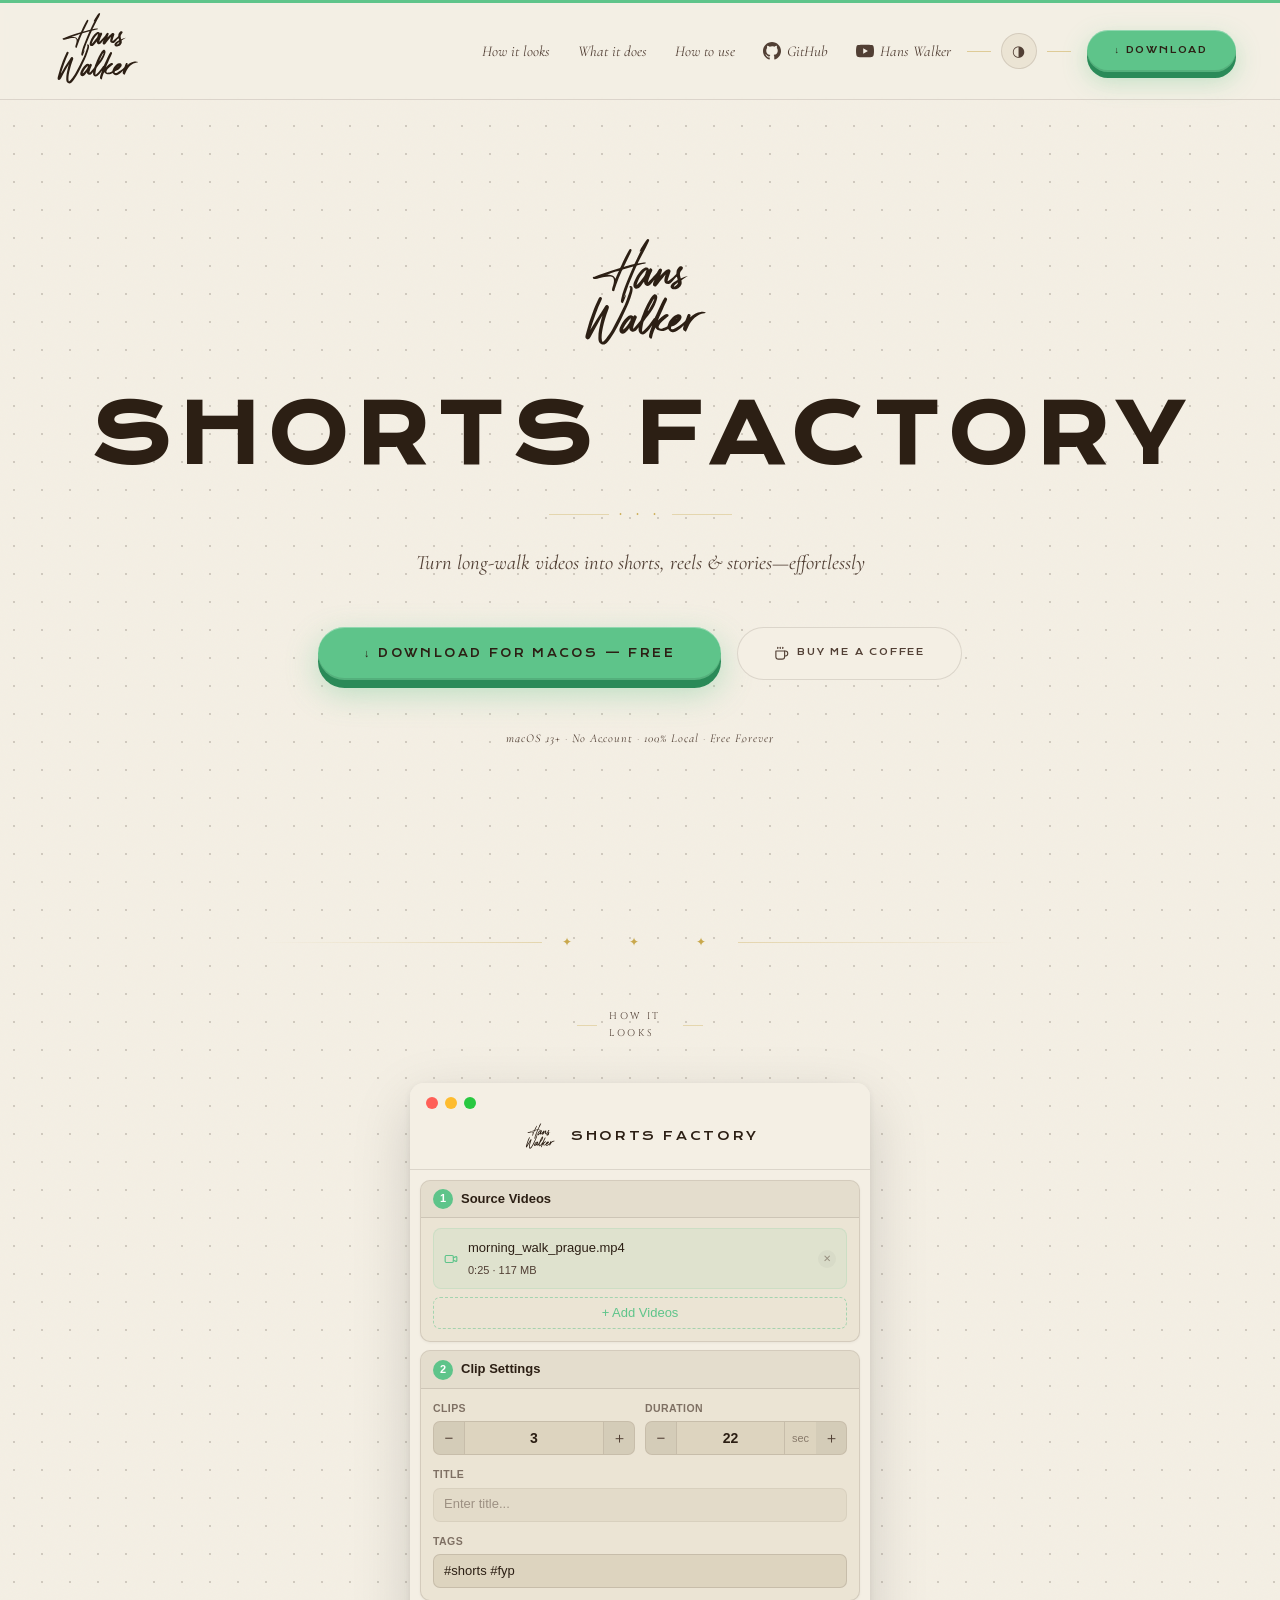
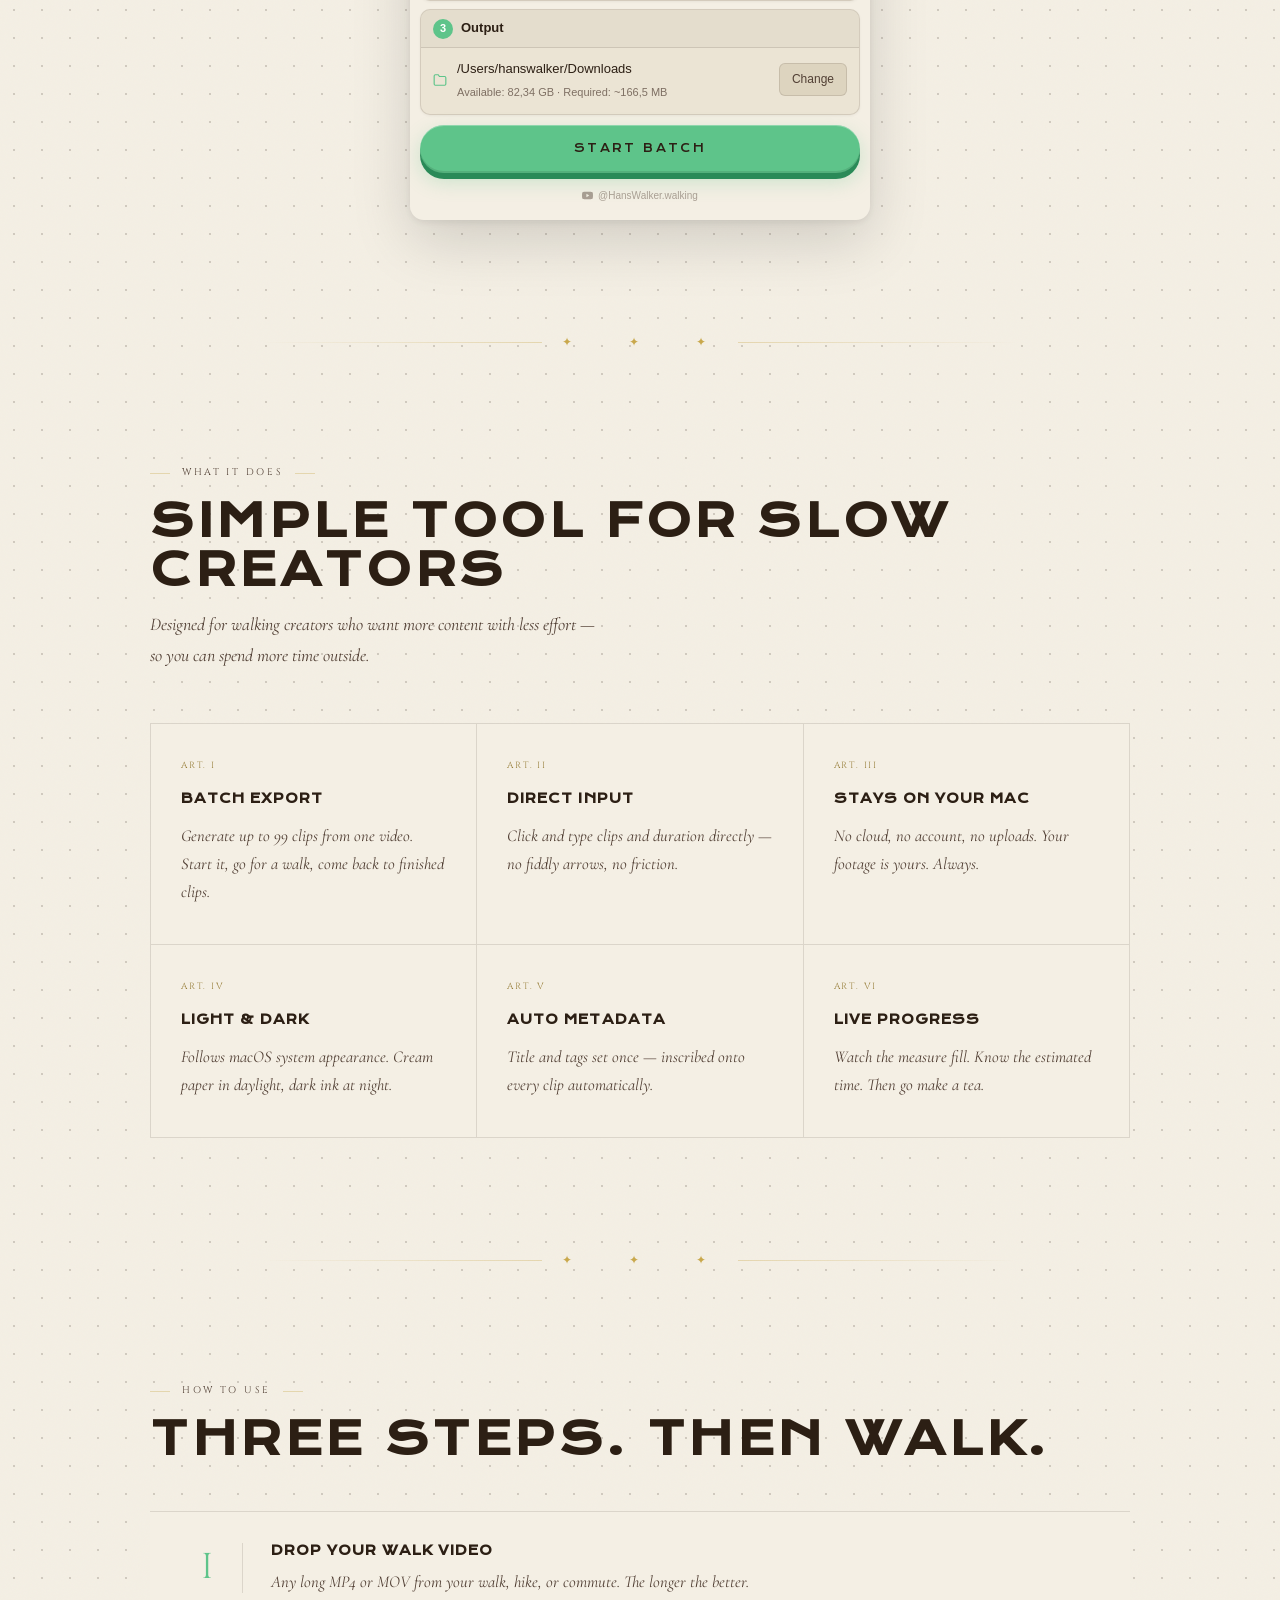
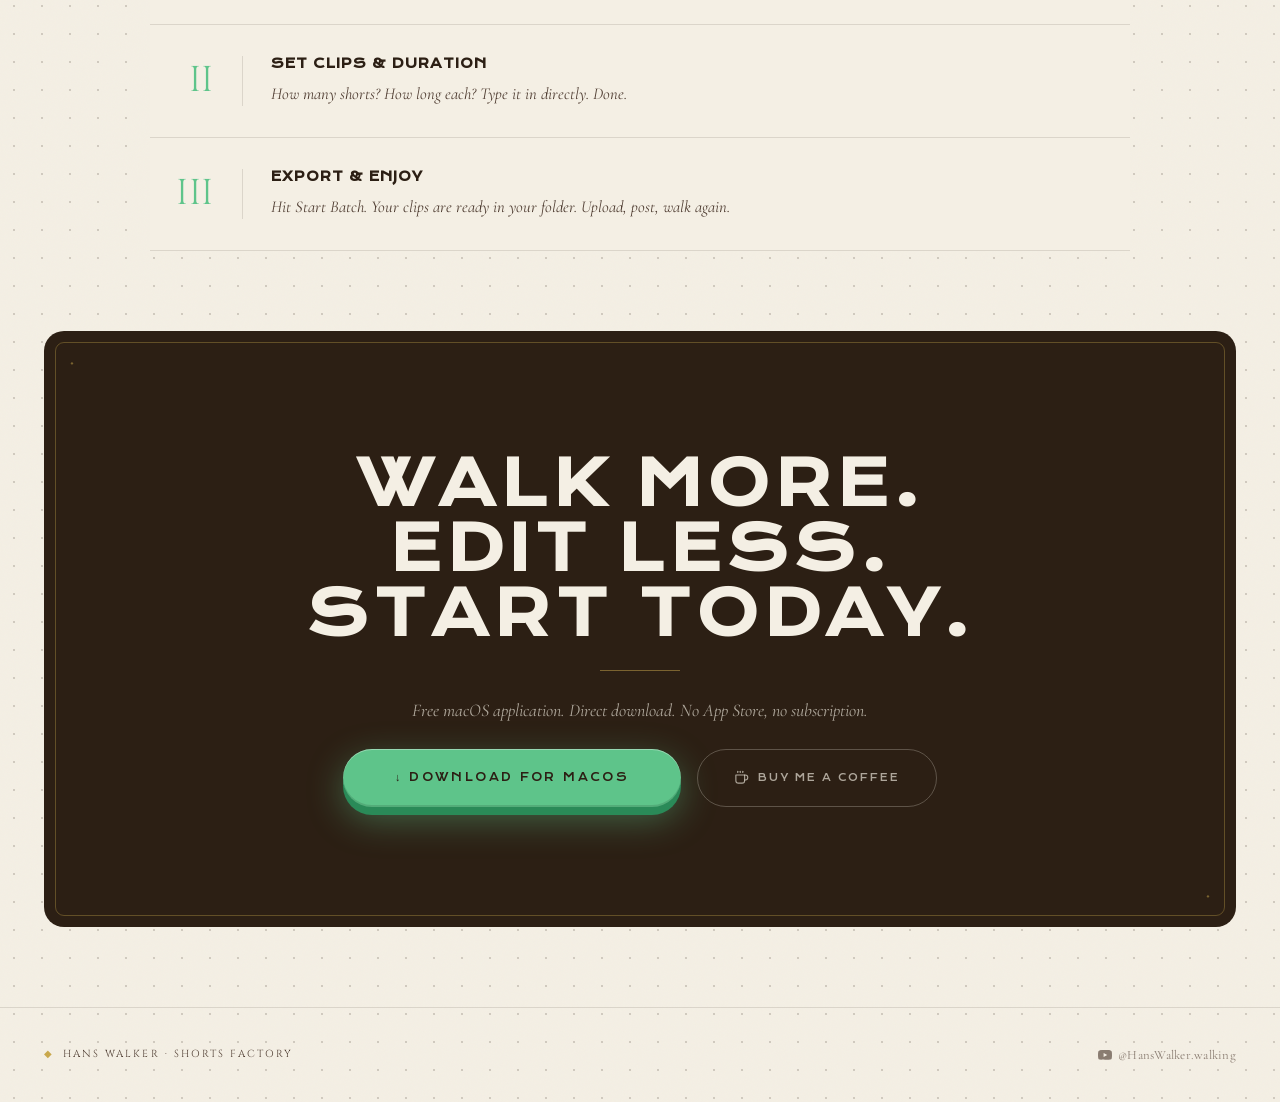
==== commit f6076995: "Add GitHub Pages deploy, download links, nav updates, app icons and v1.1 improvements - Add GitHub P" ====
--- a/website/index.html
+++ b/website/index.html
@@ -7,6 +7,17 @@
 <link rel="preconnect" href="https://fonts.googleapis.com">
 <link href="https://fonts.googleapis.com/css2?family=Krona+One&family=Cormorant+Garamond:ital,wght@0,400;0,600;1,400;1,600&family=Cinzel:wght@400;600;700&family=IM+Fell+English:ital@0;1&display=swap" rel="stylesheet">
 <link rel="stylesheet" href="assets/css/style.css">
+<link rel="icon" type="image/png" href="assets/hans-walker-shorts-factory.png">
+<!-- Google Analytics -->
+<script async src="https://www.googletagmanager.com/gtag/js?id=GA_MEASUREMENT_ID"></script>
+<script>
+  window.dataLayer = window.dataLayer || [];
+  function gtag(){dataLayer.push(arguments);}
+  gtag('js', new Date());
+  gtag('config', 'GA_MEASUREMENT_ID');
+</script>
+<link rel="apple-touch-icon" href="assets/hans-walker-shorts-factory.png">
+<meta property="og:image" content="assets/hans-walker-shorts-factory.png">
 </head>
 <body>
 
@@ -23,6 +34,10 @@
       <a href="#preview">How it looks</a>
       <a href="#features">What it does</a>
       <a href="#how">How to use</a>
+      <a href="https://github.com/jan-cermak-1/video-shorts-factory" target="_blank" rel="noopener noreferrer" title="GitHub repository">
+        <svg xmlns="http://www.w3.org/2000/svg" width="18" height="18" viewBox="0 0 24 24" fill="currentColor"><path d="M12 0C5.374 0 0 5.373 0 12c0 5.302 3.438 9.8 8.207 11.387.599.111.793-.261.793-.577v-2.234c-3.338.726-4.033-1.416-4.033-1.416-.546-1.387-1.333-1.756-1.333-1.756-1.089-.745.083-.729.083-.729 1.205.084 1.839 1.237 1.839 1.237 1.07 1.834 2.807 1.304 3.492.997.107-.775.418-1.305.762-1.604-2.665-.305-5.467-1.334-5.467-5.931 0-1.311.469-2.381 1.236-3.221-.124-.303-.535-1.524.117-3.176 0 0 1.008-.322 3.301 1.23A11.509 11.509 0 0 1 12 5.803c1.02.005 2.047.138 3.006.404 2.291-1.552 3.297-1.23 3.297-1.23.653 1.653.242 2.874.118 3.176.77.84 1.235 1.911 1.235 3.221 0 4.609-2.807 5.624-5.479 5.921.43.372.823 1.102.823 2.222v3.293c0 .319.192.694.801.576C20.566 21.797 24 17.3 24 12c0-6.627-5.373-12-12-12z"/></svg>
+        GitHub
+      </a>
       <a href="https://youtube.com/@HansWalker.walking" target="_blank" rel="noopener noreferrer" title="Hans Walker YouTube channel">
         <svg xmlns="http://www.w3.org/2000/svg" width="18" height="18" viewBox="0 0 24 24" fill="currentColor"><path d="M23.495 6.205a3.007 3.007 0 0 0-2.088-2.088c-1.87-.501-9.396-.501-9.396-.501s-7.507-.01-9.396.501A3.007 3.007 0 0 0 .527 6.205a31.247 31.247 0 0 0-.522 5.805 31.247 31.247 0 0 0 .522 5.783 3.007 3.007 0 0 0 2.088 2.088c1.868.502 9.396.502 9.396.502s7.506 0 9.396-.502a3.007 3.007 0 0 0 2.088-2.088 31.247 31.247 0 0 0 .5-5.783 31.247 31.247 0 0 0-.5-5.805zM9.609 15.601V8.408l6.264 3.602z"/></svg>
         Hans Walker
@@ -54,12 +69,12 @@
     <span></span>
   </div>
 
-  <p class="hero-sub">Turn long-walk videos into shorts, reels & stories — effortlessly</p>
+  <p class="hero-sub">Turn long-walk videos into shorts, reels & stories—effortlessly</p>
 
 
   <div class="hero-actions">
-    <a href="#download" class="btn-primary lg">↓ Download for macOS — Free</a>
-    <a href="https://buymeacoffee.com" target="_blank" class="btn-ghost">
+    <a href="app/Hans Walker Shorts Factory.zip" download class="btn-primary lg" id="dl-hero" onclick="gtag('event','download_click',{event_category:'download',event_label:'Hans Walker Shorts Factory v1.1',event_source:'hero'})">↓ Download for macOS — Free</a>
+    <a href="https://buymeacoffee.com/hanswalker" target="_blank" class="btn-ghost">
       <svg xmlns="http://www.w3.org/2000/svg" width="15" height="15" viewBox="0 0 24 24" fill="none" stroke="currentColor" stroke-width="1.8" stroke-linecap="round" stroke-linejoin="round"><path d="M17 8h1a4 4 0 0 1 0 8h-1"/><path d="M3 8h14v9a4 4 0 0 1-4 4H7a4 4 0 0 1-4-4Z"/><line x1="6" x2="6" y1="2" y2="4"/><line x1="10" x2="10" y1="2" y2="4"/><line x1="14" x2="14" y1="2" y2="4"/></svg>
       Buy me a coffee
     </a>
@@ -296,8 +311,8 @@
   <div class="cta-rule"></div>
   <p class="cta-sub">Free macOS application. Direct download. No App Store, no subscription.</p>
   <div class="cta-btns">
-    <a href="#" class="btn-cta-dl">↓ Download for macOS</a>
-    <a href="https://buymeacoffee.com" target="_blank" class="btn-cta-ghost">
+    <a href="app/Hans Walker Shorts Factory.zip" download class="btn-cta-dl" id="dl-cta" onclick="gtag('event','download_click',{event_category:'download',event_label:'Hans Walker Shorts Factory v1.1',event_source:'cta'})">↓ Download for macOS</a>
+    <a href="https://buymeacoffee.com/hanswalker" target="_blank" class="btn-cta-ghost">
       <svg xmlns="http://www.w3.org/2000/svg" width="15" height="15" viewBox="0 0 24 24" fill="none" stroke="currentColor" stroke-width="1.8" stroke-linecap="round" stroke-linejoin="round"><path d="M17 8h1a4 4 0 0 1 0 8h-1"/><path d="M3 8h14v9a4 4 0 0 1-4 4H7a4 4 0 0 1-4-4Z"/><line x1="6" x2="6" y1="2" y2="4"/><line x1="10" x2="10" y1="2" y2="4"/><line x1="14" x2="14" y1="2" y2="4"/></svg>
       Buy me a coffee
     </a>
